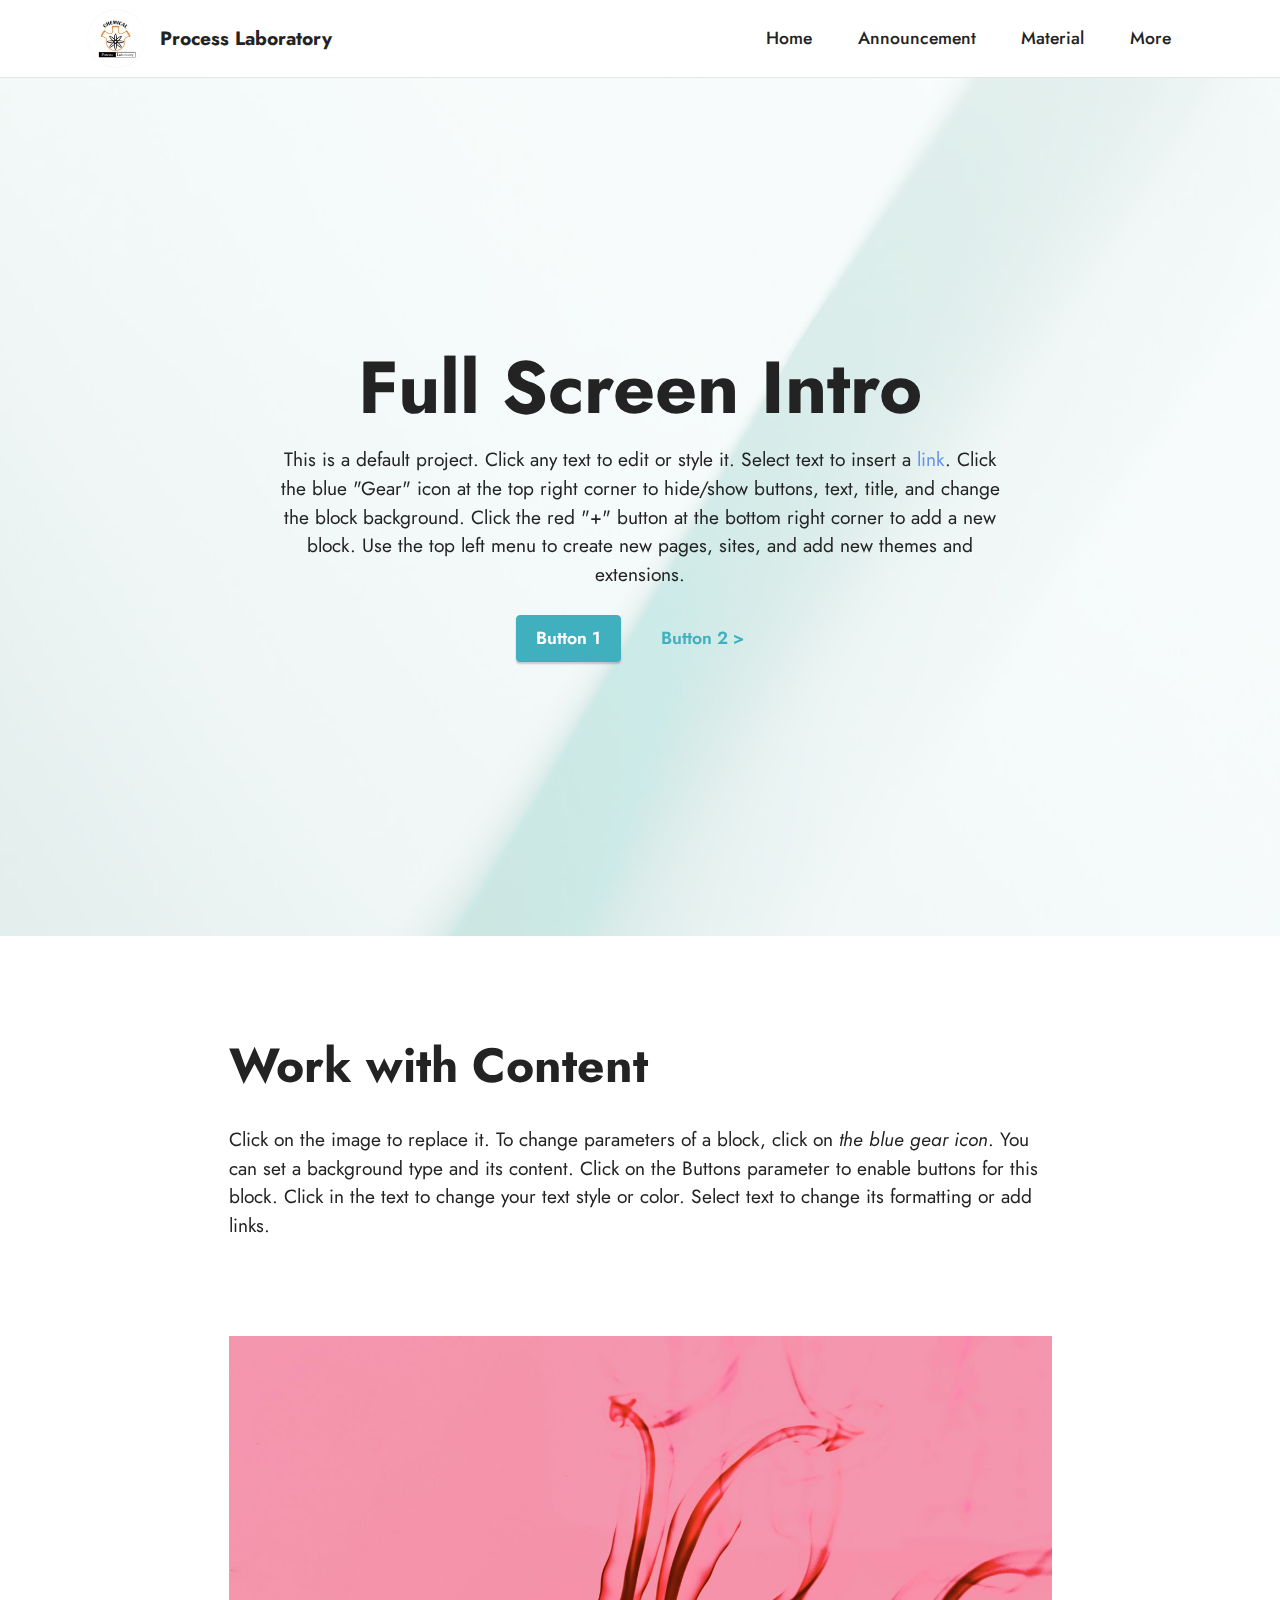
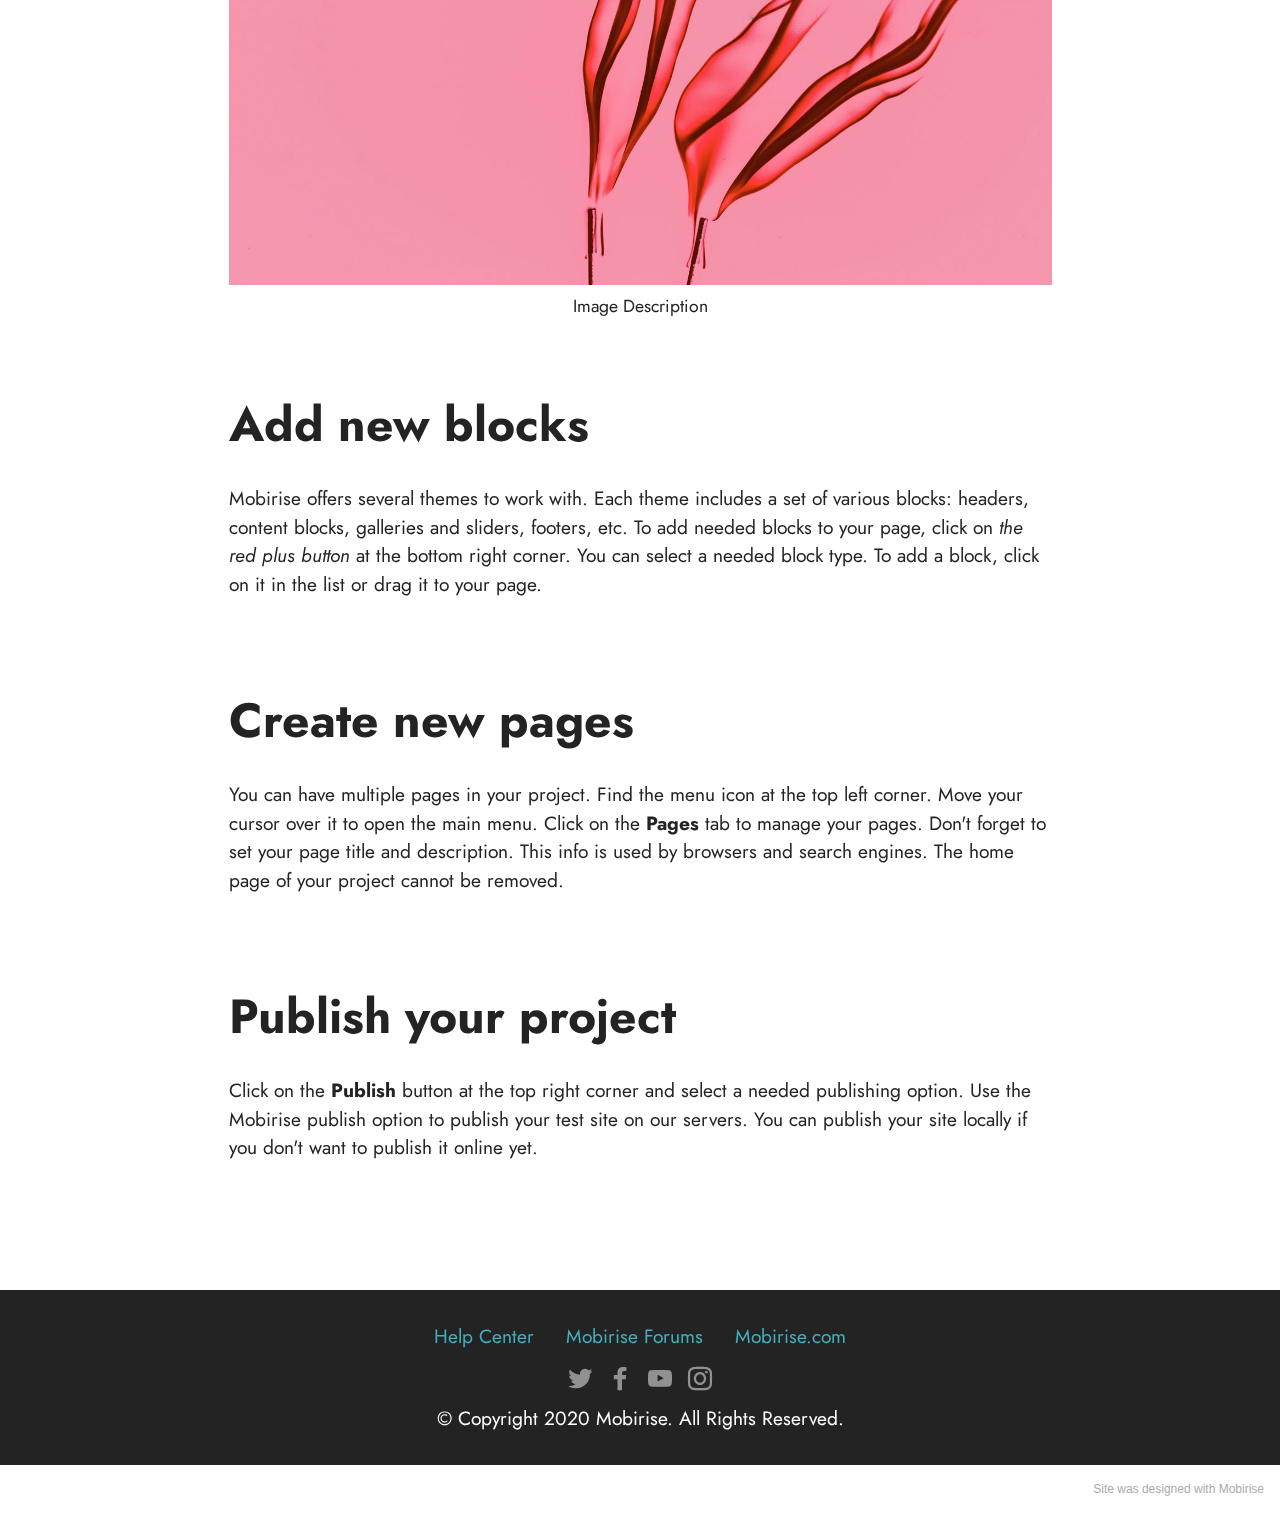
==== index.html @ 0fed851e "create github pages" ====
<!DOCTYPE html>
<html  >
<head>
  <!-- Site made with Mobirise Website Builder v5.3.10, https://mobirise.com -->
  <meta charset="UTF-8">
  <meta http-equiv="X-UA-Compatible" content="IE=edge">
  <meta name="generator" content="Mobirise v5.3.10, mobirise.com">
  <meta name="viewport" content="width=device-width, initial-scale=1, minimum-scale=1">
  <link rel="shortcut icon" href="assets/images/89790-121x121.png" type="image/x-icon">
  <meta name="description" content="">
  
  
  <title>Home</title>
  <link rel="stylesheet" href="assets/tether/tether.min.css">
  <link rel="stylesheet" href="assets/bootstrap/css/bootstrap.min.css">
  <link rel="stylesheet" href="assets/bootstrap/css/bootstrap-grid.min.css">
  <link rel="stylesheet" href="assets/bootstrap/css/bootstrap-reboot.min.css">
  <link rel="stylesheet" href="assets/dropdown/css/style.css">
  <link rel="stylesheet" href="assets/socicon/css/styles.css">
  <link rel="stylesheet" href="assets/theme/css/style.css">
  <link rel="preload" href="https://fonts.googleapis.com/css?family=Jost:100,200,300,400,500,600,700,800,900,100i,200i,300i,400i,500i,600i,700i,800i,900i&display=swap" as="style" onload="this.onload=null;this.rel='stylesheet'">
  <noscript><link rel="stylesheet" href="https://fonts.googleapis.com/css?family=Jost:100,200,300,400,500,600,700,800,900,100i,200i,300i,400i,500i,600i,700i,800i,900i&display=swap"></noscript>
  <link rel="preload" as="style" href="assets/mobirise/css/mbr-additional.css"><link rel="stylesheet" href="assets/mobirise/css/mbr-additional.css" type="text/css">
  
  
  
  
</head>
<body>
  
  <section class="menu cid-s48OLK6784" once="menu" id="menu1-h">
    
    <nav class="navbar navbar-dropdown navbar-fixed-top navbar-expand-lg">
        <div class="container">
            <div class="navbar-brand">
                <span class="navbar-logo">
                    <a href="https://mobiri.se">
                        <img src="assets/images/89790-121x121.png" alt="Mobirise" style="height: 3.8rem;">
                    </a>
                </span>
                <span class="navbar-caption-wrap"><a class="navbar-caption text-black display-7" href="https://mobiri.se">Process Laboratory</a></span>
            </div>
            <button class="navbar-toggler" type="button" data-toggle="collapse" data-target="#navbarSupportedContent" aria-controls="navbarNavAltMarkup" aria-expanded="false" aria-label="Toggle navigation">
                <div class="hamburger">
                    <span></span>
                    <span></span>
                    <span></span>
                    <span></span>
                </div>
            </button>
            <div class="collapse navbar-collapse" id="navbarSupportedContent">
                <ul class="navbar-nav nav-dropdown nav-right" data-app-modern-menu="true"><li class="nav-item"><a class="nav-link link text-black display-4" href="https://mobirise.com">Home</a></li>
                    <li class="nav-item"><a class="nav-link link text-black display-4" href="https://mobirise.com">Announcement</a></li><li class="nav-item"><a class="nav-link link text-black display-4" href="https://mobirise.com">Material</a></li><li class="nav-item"><a class="nav-link link text-black display-4" href="https://mobirise.com">More</a></li></ul>
                
                
            </div>
        </div>
    </nav>

</section>

<section class="header1 cid-s48MCQYojq mbr-fullscreen mbr-parallax-background" id="header1-f">

    

    <div class="mbr-overlay" style="opacity: 0.8; background-color: rgb(255, 255, 255);"></div>

    <div class="align-center container">
        <div class="row justify-content-center">
            <div class="col-12 col-lg-8">
                <h1 class="mbr-section-title mbr-fonts-style mb-3 display-1"><strong>Full Screen Intro</strong></h1>
                
                <p class="mbr-text mbr-fonts-style display-7">This is a default project. Click any text to edit or style it. Select text to insert a <a href="http://mobirise.com">link</a>. Click the blue "Gear" icon at the top right corner to hide/show buttons, text, title, and change the block background. Click the red "+" button at the bottom right corner to add a new block. Use the top left menu to create new pages, sites, and add new themes and extensions.</p>
                <div class="mbr-section-btn mt-3"><a class="btn btn-success display-4" href="https://mobirise.com">Button 1</a> <a class="btn btn-success-outline display-4" href="https://mobirise.com">Button 2 &gt;</a></div>
            </div>
        </div>
    </div>
</section>

<section class="content1 cid-s48udlf8KU" id="content1-8">
    
    <div class="container">
        <div class="row justify-content-center">
            <div class="title col-12 col-md-9">
                <h3 class="mbr-section-title mbr-fonts-style align-center mb-4 display-2"><strong>Work with Content</strong></h3>
                <h4 class="mbr-section-subtitle align-center mbr-fonts-style mb-4 display-7">Click on the image to replace it. To change parameters of a block, click on <em>the blue gear icon</em>. You can set a background type and its content. Click on the Buttons parameter to enable buttons for this block. Click in the text to change your text style or color. Select text to change its formatting or add links.</h4>
                
            </div>
        </div>
    </div>
</section>

<section class="image3 cid-s48upRUlSD" id="image3-9">
    

    

    <div class="container">
        <div class="row justify-content-center">
            <div class="col-12 col-lg-9">
                <div class="image-wrapper">
                    <img src="assets/images/6.jpg" alt="Mobirise">
                    <p class="mbr-description mbr-fonts-style mt-2 align-center display-4">
                        Image Description</p>
                </div>
            </div>
        </div>
    </div>
</section>

<section class="content1 cid-s48vaXqeL6" id="content1-b">
    
    <div class="container">
        <div class="row justify-content-center">
            <div class="title col-12 col-md-9">
                <h3 class="mbr-section-title mbr-fonts-style align-center mb-4 display-2"><strong>Add new blocks</strong></h3>
                <h4 class="mbr-section-subtitle align-center mbr-fonts-style mb-4 display-7">Mobirise offers several themes to work with. Each theme includes a set of various blocks: headers, content blocks, galleries and sliders, footers, etc. To add needed blocks to your page, click on <em>the red plus button </em>at the bottom right corner. You can select a needed block type. To add a block, click on it in the list or drag it to your page.</h4>
                
            </div>
        </div>
    </div>
</section>

<section class="content1 cid-s48vnjULo4" id="content1-c">
    
    <div class="container">
        <div class="row justify-content-center">
            <div class="title col-12 col-md-9">
                <h3 class="mbr-section-title mbr-fonts-style align-center mb-4 display-2"><strong>Create new pages</strong></h3>
                <h4 class="mbr-section-subtitle align-center mbr-fonts-style mb-4 display-7">You can have multiple pages in your project. Find the menu icon at the top left corner. Move your cursor over it to open the main menu. Click on the <strong>Pages </strong>tab to manage your pages. Don't forget to set your page title and description. This info is used by browsers and search engines. The home page of your project cannot be removed.</h4>
                
            </div>
        </div>
    </div>
</section>

<section class="content1 cid-s48vrXhP0J" id="content1-d">
    
    <div class="container">
        <div class="row justify-content-center">
            <div class="title col-12 col-md-9">
                <h3 class="mbr-section-title mbr-fonts-style align-center mb-4 display-2"><strong>Publish your project
</strong></h3>
                <h4 class="mbr-section-subtitle align-center mbr-fonts-style mb-4 display-7">Click on the <strong>Publish </strong>button at the top right corner and select a needed publishing option. Use the Mobirise publish option to publish your test site on our servers. You can publish your site locally if you don't want to publish it online yet.</h4>
                
            </div>
        </div>
    </div>
</section>

<section class="footer3 cid-s48P1Icc8J" once="footers" id="footer3-i">

    

    

    <div class="container">
        <div class="media-container-row align-center mbr-white">
            <div class="row row-links">
                <ul class="foot-menu">
                    
                    
                    
                    
                    
                <li class="foot-menu-item mbr-fonts-style display-7"><a href="https://mobirise.com/help/" class="text-success">Help Center</a></li><li class="foot-menu-item mbr-fonts-style display-7"><a href="http://forums.mobirise.com/" class="text-success">Mobirise Forums</a></li><li class="foot-menu-item mbr-fonts-style display-7"><a href="https://mobirise.com/" class="text-success">Mobirise.com</a></li></ul>
            </div>
            <div class="row social-row">
                <div class="social-list align-right pb-2">
                    
                    
                    
                    
                    
                    
                <div class="soc-item">
                        <a href="https://twitter.com/mobirise" target="_blank">
                            <span class="socicon-twitter socicon mbr-iconfont mbr-iconfont-social"></span>
                        </a>
                    </div><div class="soc-item">
                        <a href="https://www.facebook.com/pages/Mobirise/1616226671953247" target="_blank">
                            <span class="socicon-facebook socicon mbr-iconfont mbr-iconfont-social"></span>
                        </a>
                    </div><div class="soc-item">
                        <a href="https://www.youtube.com/c/mobirise" target="_blank">
                            <span class="socicon-youtube socicon mbr-iconfont mbr-iconfont-social"></span>
                        </a>
                    </div><div class="soc-item">
                        <a href="https://instagram.com/mobirise" target="_blank">
                            <span class="mbr-iconfont mbr-iconfont-social socicon-instagram socicon"></span>
                        </a>
                    </div></div>
            </div>
            <div class="row row-copirayt">
                <p class="mbr-text mb-0 mbr-fonts-style mbr-white align-center display-7">
                    © Copyright 2020 Mobirise. All Rights Reserved.
                </p>
            </div>
        </div>
    </div>
</section><section style="background-color: #fff; font-family: -apple-system, BlinkMacSystemFont, 'Segoe UI', 'Roboto', 'Helvetica Neue', Arial, sans-serif; color:#aaa; font-size:12px; padding: 0; align-items: center; display: flex;"><a href="https://mobirise.site/t" style="flex: 1 1; height: 3rem; padding-left: 1rem;"></a><p style="flex: 0 0 auto; margin:0; padding-right:1rem;">Site was <a href="https://mobirise.site/h" style="color:#aaa;">designed with</a> Mobirise</p></section><script src="assets/web/assets/jquery/jquery.min.js"></script>  <script src="assets/popper/popper.min.js"></script>  <script src="assets/tether/tether.min.js"></script>  <script src="assets/bootstrap/js/bootstrap.min.js"></script>  <script src="assets/smoothscroll/smooth-scroll.js"></script>  <script src="assets/parallax/jarallax.min.js"></script>  <script src="assets/dropdown/js/nav-dropdown.js"></script>  <script src="assets/dropdown/js/navbar-dropdown.js"></script>  <script src="assets/touchswipe/jquery.touch-swipe.min.js"></script>  <script src="assets/theme/js/script.js"></script>  
  
  
</body>
</html>
---- assets/dropdown/css/style.css ----
.navbar-dropdown {
  left: 0;
  padding: 0;
  position: absolute;
  right: 0;
  top: 0;
  transition: all 0.45s ease;
  z-index: 1030;
  background: #282828; }
  .navbar-dropdown .navbar-logo {
    margin-right: 0.8rem;
    transition: margin 0.3s ease-in-out;
    vertical-align: middle; }
    .navbar-dropdown .navbar-logo img {
      height: 3.125rem;
      transition: all 0.3s ease-in-out; }
    .navbar-dropdown .navbar-logo.mbr-iconfont {
      font-size: 3.125rem;
      line-height: 3.125rem; }
  .navbar-dropdown .navbar-caption {
    font-weight: 700;
    white-space: normal;
    vertical-align: -4px;
    line-height: 3.125rem !important; }
    .navbar-dropdown .navbar-caption, .navbar-dropdown .navbar-caption:hover {
      color: inherit;
      text-decoration: none; }
  .navbar-dropdown .mbr-iconfont + .navbar-caption {
    vertical-align: -1px; }
  .navbar-dropdown.navbar-fixed-top {
    position: fixed; }
  .navbar-dropdown .navbar-brand span {
    vertical-align: -4px; }
  .navbar-dropdown.bg-color.transparent {
    background: none; }
  .navbar-dropdown.navbar-short .navbar-brand {
    padding: 0.625rem 0; }
    .navbar-dropdown.navbar-short .navbar-brand span {
      vertical-align: -1px; }
  .navbar-dropdown.navbar-short .navbar-caption {
    line-height: 2.375rem !important;
    vertical-align: -2px; }
  .navbar-dropdown.navbar-short .navbar-logo {
    margin-right: 0.5rem; }
    .navbar-dropdown.navbar-short .navbar-logo img {
      height: 2.375rem; }
    .navbar-dropdown.navbar-short .navbar-logo.mbr-iconfont {
      font-size: 2.375rem;
      line-height: 2.375rem; }
  .navbar-dropdown.navbar-short .mbr-table-cell {
    height: 3.625rem; }
  .navbar-dropdown .navbar-close {
    left: 0.6875rem;
    position: fixed;
    top: 0.75rem;
    z-index: 1000; }
  .navbar-dropdown .hamburger-icon {
    content: "";
    display: inline-block;
    vertical-align: middle;
    width: 16px;
    -webkit-box-shadow: 0 -6px 0 1px #282828,0 0 0 1px #282828,0 6px 0 1px #282828;
    -moz-box-shadow: 0 -6px 0 1px #282828,0 0 0 1px #282828,0 6px 0 1px #282828;
    box-shadow: 0 -6px 0 1px #282828,0 0 0 1px #282828,0 6px 0 1px #282828; }

.dropdown-menu .dropdown-toggle[data-toggle="dropdown-submenu"]::after {
  border-bottom: 0.35em solid transparent;
  border-left: 0.35em solid;
  border-right: 0;
  border-top: 0.35em solid transparent;
  margin-left: 0.3rem; }

.dropdown-menu .dropdown-item:focus {
  outline: 0; }

.nav-dropdown {
  font-size: 0.75rem;
  font-weight: 500;
  height: auto !important; }
  .nav-dropdown .nav-btn {
    padding-left: 1rem; }
  .nav-dropdown .link {
    margin: .667em 1.667em;
    font-weight: 500;
    padding: 0;
    transition: color .2s ease-in-out; }
    .nav-dropdown .link.dropdown-toggle {
      margin-right: 2.583em; }
      .nav-dropdown .link.dropdown-toggle::after {
        margin-left: .25rem;
        border-top: 0.35em solid;
        border-right: 0.35em solid transparent;
        border-left: 0.35em solid transparent;
        border-bottom: 0; }
      .nav-dropdown .link.dropdown-toggle[aria-expanded="true"] {
        margin: 0;
        padding: 0.667em 3.263em  0.667em 1.667em; }
  .nav-dropdown .link::after,
  .nav-dropdown .dropdown-item::after {
    color: inherit; }
  .nav-dropdown .btn {
    font-size: 0.75rem;
    font-weight: 700;
    letter-spacing: 0;
    margin-bottom: 0;
    padding-left: 1.25rem;
    padding-right: 1.25rem; }
  .nav-dropdown .dropdown-menu {
    border-radius: 0;
    border: 0;
    left: 0;
    margin: 0;
    padding-bottom: 1.25rem;
    padding-top: 1.25rem;
    position: relative; }
  .nav-dropdown .dropdown-submenu {
    margin-left: 0.125rem;
    top: 0; }
  .nav-dropdown .dropdown-item {
    font-weight: 500;
    line-height: 2;
    padding: 0.3846em 4.615em 0.3846em 1.5385em;
    position: relative;
    transition: color .2s ease-in-out, background-color .2s ease-in-out; }
    .nav-dropdown .dropdown-item::after {
      margin-top: -0.3077em;
      position: absolute;
      right: 1.1538em;
      top: 50%; }
    .nav-dropdown .dropdown-item:focus, .nav-dropdown .dropdown-item:hover {
      background: none; }

@media (max-width: 767px) {
  .nav-dropdown.navbar-toggleable-sm {
    bottom: 0;
    display: none;
    left: 0;
    overflow-x: hidden;
    position: fixed;
    top: 0;
    transform: translateX(-100%);
    -ms-transform: translateX(-100%);
    -webkit-transform: translateX(-100%);
    width: 18.75rem;
    z-index: 999; } }
.nav-dropdown.navbar-toggleable-xl {
  bottom: 0;
  display: none;
  left: 0;
  overflow-x: hidden;
  position: fixed;
  top: 0;
  transform: translateX(-100%);
  -ms-transform: translateX(-100%);
  -webkit-transform: translateX(-100%);
  width: 18.75rem;
  z-index: 999; }

.nav-dropdown-sm {
  display: block !important;
  overflow-x: hidden;
  overflow: auto;
  padding-top: 3.875rem; }
  .nav-dropdown-sm::after {
    content: "";
    display: block;
    height: 3rem;
    width: 100%; }
  .nav-dropdown-sm.collapse.in ~ .navbar-close {
    display: block !important; }
  .nav-dropdown-sm.collapsing, .nav-dropdown-sm.collapse.in {
    transform: translateX(0);
    -ms-transform: translateX(0);
    -webkit-transform: translateX(0);
    transition: all 0.25s ease-out;
    -webkit-transition: all 0.25s ease-out;
    background: #282828; }
  .nav-dropdown-sm.collapsing[aria-expanded="false"] {
    transform: translateX(-100%);
    -ms-transform: translateX(-100%);
    -webkit-transform: translateX(-100%); }
  .nav-dropdown-sm .nav-item {
    display: block;
    margin-left: 0 !important;
    padding-left: 0; }
  .nav-dropdown-sm .link,
  .nav-dropdown-sm .dropdown-item {
    border-top: 1px dotted rgba(255, 255, 255, 0.1);
    font-size: 0.8125rem;
    line-height: 1.6;
    margin: 0 !important;
    padding: 0.875rem 2.4rem 0.875rem 1.5625rem !important;
    position: relative;
    white-space: normal; }
    .nav-dropdown-sm .link:focus, .nav-dropdown-sm .link:hover,
    .nav-dropdown-sm .dropdown-item:focus,
    .nav-dropdown-sm .dropdown-item:hover {
      background: rgba(0, 0, 0, 0.2) !important;
      color: #c0a375; }
  .nav-dropdown-sm .nav-btn {
    position: relative;
    padding: 1.5625rem 1.5625rem 0 1.5625rem; }
    .nav-dropdown-sm .nav-btn::before {
      border-top: 1px dotted rgba(255, 255, 255, 0.1);
      content: "";
      left: 0;
      position: absolute;
      top: 0;
      width: 100%; }
    .nav-dropdown-sm .nav-btn + .nav-btn {
      padding-top: 0.625rem; }
      .nav-dropdown-sm .nav-btn + .nav-btn::before {
        display: none; }
  .nav-dropdown-sm .btn {
    padding: 0.625rem 0; }
  .nav-dropdown-sm .dropdown-toggle[data-toggle="dropdown-submenu"]::after {
    margin-left: .25rem;
    border-top: 0.35em solid;
    border-right: 0.35em solid transparent;
    border-left: 0.35em solid transparent;
    border-bottom: 0; }
  .nav-dropdown-sm .dropdown-toggle[data-toggle="dropdown-submenu"][aria-expanded="true"]::after {
    border-top: 0;
    border-right: 0.35em solid transparent;
    border-left: 0.35em solid transparent;
    border-bottom: 0.35em solid; }
  .nav-dropdown-sm .dropdown-menu {
    margin: 0;
    padding: 0;
    position: relative;
    top: 0;
    left: 0;
    width: 100%;
    border: 0;
    float: none;
    border-radius: 0;
    background: none; }
  .nav-dropdown-sm .dropdown-submenu {
    left: 100%;
    margin-left: 0.125rem;
    margin-top: -1.25rem;
    top: 0; }

.navbar-toggleable-sm .nav-dropdown .dropdown-menu {
  position: absolute; }

.navbar-toggleable-sm .nav-dropdown .dropdown-submenu {
  left: 100%;
  margin-left: 0.125rem;
  margin-top: -1.25rem;
  top: 0; }

.navbar-toggleable-sm.opened .nav-dropdown .dropdown-menu {
  position: relative; }

.navbar-toggleable-sm.opened .nav-dropdown .dropdown-submenu {
  left: 0;
  margin-left: 00rem;
  margin-top: 0rem;
  top: 0; }

.is-builder .nav-dropdown.collapsing {
  transition: none !important; }

/*# sourceMappingURL=style.css.map */
---- assets/socicon/css/styles.css ----
@charset "UTF-8";

@font-face {
  font-family: 'Socicon';
  src:  url('../fonts/socicon.eot');
  src:  url('../fonts/socicon.eot?#iefix') format('embedded-opentype'),
    url('../fonts/socicon.woff2') format('woff2'),
    url('../fonts/socicon.ttf') format('truetype'),
    url('../fonts/socicon.woff') format('woff'),
    url('../fonts/socicon.svg#socicon') format('svg');
  font-weight: normal;
  font-style: normal;
  font-display: swap;
}

[data-icon]:before {
  font-family: "socicon" !important;
  content: attr(data-icon);
  font-style: normal !important;
  font-weight: normal !important;
  font-variant: normal !important;
  text-transform: none !important;
  speak: none;
  line-height: 1;
  -webkit-font-smoothing: antialiased;
  -moz-osx-font-smoothing: grayscale;
}

[class^="socicon-"], [class*=" socicon-"] {
  /* use !important to prevent issues with browser extensions that change fonts */
  font-family: 'Socicon' !important;
  speak: none;
  font-style: normal;
  font-weight: normal;
  font-variant: normal;
  text-transform: none;
  line-height: 1;

  /* Better Font Rendering =========== */
  -webkit-font-smoothing: antialiased;
  -moz-osx-font-smoothing: grayscale;
}

.socicon-eitaa:before {
  content: "\e97c";
}
.socicon-soroush:before {
  content: "\e97d";
}
.socicon-bale:before {
  content: "\e97e";
}
.socicon-zazzle:before {
  content: "\e97b";
}
.socicon-society6:before {
  content: "\e97a";
}
.socicon-redbubble:before {
  content: "\e979";
}
.socicon-avvo:before {
  content: "\e978";
}
.socicon-stitcher:before {
  content: "\e977";
}
.socicon-googlehangouts:before {
  content: "\e974";
}
.socicon-dlive:before {
  content: "\e975";
}
.socicon-vsco:before {
  content: "\e976";
}
.socicon-flipboard:before {
  content: "\e973";
}
.socicon-ubuntu:before {
  content: "\e958";
}
.socicon-artstation:before {
  content: "\e959";
}
.socicon-invision:before {
  content: "\e95a";
}
.socicon-torial:before {
  content: "\e95b";
}
.socicon-collectorz:before {
  content: "\e95c";
}
.socicon-seenthis:before {
  content: "\e95d";
}
.socicon-googleplaymusic:before {
  content: "\e95e";
}
.socicon-debian:before {
  content: "\e95f";
}
.socicon-filmfreeway:before {
  content: "\e960";
}
.socicon-gnome:before {
  content: "\e961";
}
.socicon-itchio:before {
  content: "\e962";
}
.socicon-jamendo:before {
  content: "\e963";
}
.socicon-mix:before {
  content: "\e964";
}
.socicon-sharepoint:before {
  content: "\e965";
}
.socicon-tinder:before {
  content: "\e966";
}
.socicon-windguru:before {
  content: "\e967";
}
.socicon-cdbaby:before {
  content: "\e968";
}
.socicon-elementaryos:before {
  content: "\e969";
}
.socicon-stage32:before {
  content: "\e96a";
}
.socicon-tiktok:before {
  content: "\e96b";
}
.socicon-gitter:before {
  content: "\e96c";
}
.socicon-letterboxd:before {
  content: "\e96d";
}
.socicon-threema:before {
  content: "\e96e";
}
.socicon-splice:before {
  content: "\e96f";
}
.socicon-metapop:before {
  content: "\e970";
}
.socicon-naver:before {
  content: "\e971";
}
.socicon-remote:before {
  content: "\e972";
}
.socicon-internet:before {
  content: "\e957";
}
.socicon-moddb:before {
  content: "\e94b";
}
.socicon-indiedb:before {
  content: "\e94c";
}
.socicon-traxsource:before {
  content: "\e94d";
}
.socicon-gamefor:before {
  content: "\e94e";
}
.socicon-pixiv:before {
  content: "\e94f";
}
.socicon-myanimelist:before {
  content: "\e950";
}
.socicon-blackberry:before {
  content: "\e951";
}
.socicon-wickr:before {
  content: "\e952";
}
.socicon-spip:before {
  content: "\e953";
}
.socicon-napster:before {
  content: "\e954";
}
.socicon-beatport:before {
  content: "\e955";
}
.socicon-hackerone:before {
  content: "\e956";
}
.socicon-hackernews:before {
  content: "\e946";
}
.socicon-smashwords:before {
  content: "\e947";
}
.socicon-kobo:before {
  content: "\e948";
}
.socicon-bookbub:before {
  content: "\e949";
}
.socicon-mailru:before {
  content: "\e94a";
}
.socicon-gitlab:before {
  content: "\e945";
}
.socicon-instructables:before {
  content: "\e944";
}
.socicon-portfolio:before {
  content: "\e943";
}
.socicon-codered:before {
  content: "\e940";
}
.socicon-origin:before {
  content: "\e941";
}
.socicon-nextdoor:before {
  content: "\e942";
}
.socicon-udemy:before {
  content: "\e93f";
}
.socicon-livemaster:before {
  content: "\e93e";
}
.socicon-crunchbase:before {
  content: "\e93b";
}
.socicon-homefy:before {
  content: "\e93c";
}
.socicon-calendly:before {
  content: "\e93d";
}
.socicon-realtor:before {
  content: "\e90f";
}
.socicon-tidal:before {
  content: "\e910";
}
.socicon-qobuz:before {
  content: "\e911";
}
.socicon-natgeo:before {
  content: "\e912";
}
.socicon-mastodon:before {
  content: "\e913";
}
.socicon-unsplash:before {
  content: "\e914";
}
.socicon-homeadvisor:before {
  content: "\e915";
}
.socicon-angieslist:before {
  content: "\e916";
}
.socicon-codepen:before {
  content: "\e917";
}
.socicon-slack:before {
  content: "\e918";
}
.socicon-openaigym:before {
  content: "\e919";
}
.socicon-logmein:before {
  content: "\e91a";
}
.socicon-fiverr:before {
  content: "\e91b";
}
.socicon-gotomeeting:before {
  content: "\e91c";
}
.socicon-aliexpress:before {
  content: "\e91d";
}
.socicon-guru:before {
  content: "\e91e";
}
.socicon-appstore:before {
  content: "\e91f";
}
.socicon-homes:before {
  content: "\e920";
}
.socicon-zoom:before {
  content: "\e921";
}
.socicon-alibaba:before {
  content: "\e922";
}
.socicon-craigslist:before {
  content: "\e923";
}
.socicon-wix:before {
  content: "\e924";
}
.socicon-redfin:before {
  content: "\e925";
}
.socicon-googlecalendar:before {
  content: "\e926";
}
.socicon-shopify:before {
  content: "\e927";
}
.socicon-freelancer:before {
  content: "\e928";
}
.socicon-seedrs:before {
  content: "\e929";
}
.socicon-bing:before {
  content: "\e92a";
}
.socicon-doodle:before {
  content: "\e92b";
}
.socicon-bonanza:before {
  content: "\e92c";
}
.socicon-squarespace:before {
  content: "\e92d";
}
.socicon-toptal:before {
  content: "\e92e";
}
.socicon-gust:before {
  content: "\e92f";
}
.socicon-ask:before {
  content: "\e930";
}
.socicon-trulia:before {
  content: "\e931";
}
.socicon-loomly:before {
  content: "\e932";
}
.socicon-ghost:before {
  content: "\e933";
}
.socicon-upwork:before {
  content: "\e934";
}
.socicon-fundable:before {
  content: "\e935";
}
.socicon-booking:before {
  content: "\e936";
}
.socicon-googlemaps:before {
  content: "\e937";
}
.socicon-zillow:before {
  content: "\e938";
}
.socicon-niconico:before {
  content: "\e939";
}
.socicon-toneden:before {
  content: "\e93a";
}
.socicon-augment:before {
  content: "\e908";
}
.socicon-bitbucket:before {
  content: "\e909";
}
.socicon-fyuse:before {
  content: "\e90a";
}
.socicon-yt-gaming:before {
  content: "\e90b";
}
.socicon-sketchfab:before {
  content: "\e90c";
}
.socicon-mobcrush:before {
  content: "\e90d";
}
.socicon-microsoft:before {
  content: "\e90e";
}
.socicon-pandora:before {
  content: "\e907";
}
.socicon-messenger:before {
  content: "\e906";
}
.socicon-gamewisp:before {
  content: "\e905";
}
.socicon-bloglovin:before {
  content: "\e904";
}
.socicon-tunein:before {
  content: "\e903";
}
.socicon-gamejolt:before {
  content: "\e901";
}
.socicon-trello:before {
  content: "\e902";
}
.socicon-spreadshirt:before {
  content: "\e900";
}
.socicon-500px:before {
  content: "\e000";
}
.socicon-8tracks:before {
  content: "\e001";
}
.socicon-airbnb:before {
  content: "\e002";
}
.socicon-alliance:before {
  content: "\e003";
}
.socicon-amazon:before {
  content: "\e004";
}
.socicon-amplement:before {
  content: "\e005";
}
.socicon-android:before {
  content: "\e006";
}
.socicon-angellist:before {
  content: "\e007";
}
.socicon-apple:before {
  content: "\e008";
}
.socicon-appnet:before {
  content: "\e009";
}
.socicon-baidu:before {
  content: "\e00a";
}
.socicon-bandcamp:before {
  content: "\e00b";
}
.socicon-battlenet:before {
  content: "\e00c";
}
.socicon-mixer:before {
  content: "\e00d";
}
.socicon-bebee:before {
  content: "\e00e";
}
.socicon-bebo:before {
  content: "\e00f";
}
.socicon-behance:before {
  content: "\e010";
}
.socicon-blizzard:before {
  content: "\e011";
}
.socicon-blogger:before {
  content: "\e012";
}
.socicon-buffer:before {
  content: "\e013";
}
.socicon-chrome:before {
  content: "\e014";
}
.socicon-coderwall:before {
  content: "\e015";
}
.socicon-curse:before {
  content: "\e016";
}
.socicon-dailymotion:before {
  content: "\e017";
}
.socicon-deezer:before {
  content: "\e018";
}
.socicon-delicious:before {
  content: "\e019";
}
.socicon-deviantart:before {
  content: "\e01a";
}
.socicon-diablo:before {
  content: "\e01b";
}
.socicon-digg:before {
  content: "\e01c";
}
.socicon-discord:before {
  content: "\e01d";
}
.socicon-disqus:before {
  content: "\e01e";
}
.socicon-douban:before {
  content: "\e01f";
}
.socicon-draugiem:before {
  content: "\e020";
}
.socicon-dribbble:before {
  content: "\e021";
}
.socicon-drupal:before {
  content: "\e022";
}
.socicon-ebay:before {
  content: "\e023";
}
.socicon-ello:before {
  content: "\e024";
}
.socicon-endomodo:before {
  content: "\e025";
}
.socicon-envato:before {
  content: "\e026";
}
.socicon-etsy:before {
  content: "\e027";
}
.socicon-facebook:before {
  content: "\e028";
}
.socicon-feedburner:before {
  content: "\e029";
}
.socicon-filmweb:before {
  content: "\e02a";
}
.socicon-firefox:before {
  content: "\e02b";
}
.socicon-flattr:before {
  content: "\e02c";
}
.socicon-flickr:before {
  content: "\e02d";
}
.socicon-formulr:before {
  content: "\e02e";
}
.socicon-forrst:before {
  content: "\e02f";
}
.socicon-foursquare:before {
  content: "\e030";
}
.socicon-friendfeed:before {
  content: "\e031";
}
.socicon-github:before {
  content: "\e032";
}
.socicon-goodreads:before {
  content: "\e033";
}
.socicon-google:before {
  content: "\e034";
}
.socicon-googlescholar:before {
  content: "\e035";
}
.socicon-googlegroups:before {
  content: "\e036";
}
.socicon-googlephotos:before {
  content: "\e037";
}
.socicon-googleplus:before {
  content: "\e038";
}
.socicon-grooveshark:before {
  content: "\e039";
}
.socicon-hackerrank:before {
  content: "\e03a";
}
.socicon-hearthstone:before {
  content: "\e03b";
}
.socicon-hellocoton:before {
  content: "\e03c";
}
.socicon-heroes:before {
  content: "\e03d";
}
.socicon-smashcast:before {
  content: "\e03e";
}
.socicon-horde:before {
  content: "\e03f";
}
.socicon-houzz:before {
  content: "\e040";
}
.socicon-icq:before {
  content: "\e041";
}
.socicon-identica:before {
  content: "\e042";
}
.socicon-imdb:before {
  content: "\e043";
}
.socicon-instagram:before {
  content: "\e044";
}
.socicon-issuu:before {
  content: "\e045";
}
.socicon-istock:before {
  content: "\e046";
}
.socicon-itunes:before {
  content: "\e047";
}
.socicon-keybase:before {
  content: "\e048";
}
.socicon-lanyrd:before {
  content: "\e049";
}
.socicon-lastfm:before {
  content: "\e04a";
}
.socicon-line:before {
  content: "\e04b";
}
.socicon-linkedin:before {
  content: "\e04c";
}
.socicon-livejournal:before {
  content: "\e04d";
}
.socicon-lyft:before {
  content: "\e04e";
}
.socicon-macos:before {
  content: "\e04f";
}
.socicon-mail:before {
  content: "\e050";
}
.socicon-medium:before {
  content: "\e051";
}
.socicon-meetup:before {
  content: "\e052";
}
.socicon-mixcloud:before {
  content: "\e053";
}
.socicon-modelmayhem:before {
  content: "\e054";
}
.socicon-mumble:before {
  content: "\e055";
}
.socicon-myspace:before {
  content: "\e056";
}
.socicon-newsvine:before {
  content: "\e057";
}
.socicon-nintendo:before {
  content: "\e058";
}
.socicon-npm:before {
  content: "\e059";
}
.socicon-odnoklassniki:before {
  content: "\e05a";
}
.socicon-openid:before {
  content: "\e05b";
}
.socicon-opera:before {
  content: "\e05c";
}
.socicon-outlook:before {
  content: "\e05d";
}
.socicon-overwatch:before {
  content: "\e05e";
}
.socicon-patreon:before {
  content: "\e05f";
}
.socicon-paypal:before {
  content: "\e060";
}
.socicon-periscope:before {
  content: "\e061";
}
.socicon-persona:before {
  content: "\e062";
}
.socicon-pinterest:before {
  content: "\e063";
}
.socicon-play:before {
  content: "\e064";
}
.socicon-player:before {
  content: "\e065";
}
.socicon-playstation:before {
  content: "\e066";
}
.socicon-pocket:before {
  content: "\e067";
}
.socicon-qq:before {
  content: "\e068";
}
.socicon-quora:before {
  content: "\e069";
}
.socicon-raidcall:before {
  content: "\e06a";
}
.socicon-ravelry:before {
  content: "\e06b";
}
.socicon-reddit:before {
  content: "\e06c";
}
.socicon-renren:before {
  content: "\e06d";
}
.socicon-researchgate:before {
  content: "\e06e";
}
.socicon-residentadvisor:before {
  content: "\e06f";
}
.socicon-reverbnation:before {
  content: "\e070";
}
.socicon-rss:before {
  content: "\e071";
}
.socicon-sharethis:before {
  content: "\e072";
}
.socicon-skype:before {
  content: "\e073";
}
.socicon-slideshare:before {
  content: "\e074";
}
.socicon-smugmug:before {
  content: "\e075";
}
.socicon-snapchat:before {
  content: "\e076";
}
.socicon-songkick:before {
  content: "\e077";
}
.socicon-soundcloud:before {
  content: "\e078";
}
.socicon-spotify:before {
  content: "\e079";
}
.socicon-stackexchange:before {
  content: "\e07a";
}
.socicon-stackoverflow:before {
  content: "\e07b";
}
.socicon-starcraft:before {
  content: "\e07c";
}
.socicon-stayfriends:before {
  content: "\e07d";
}
.socicon-steam:before {
  content: "\e07e";
}
.socicon-storehouse:before {
  content: "\e07f";
}
.socicon-strava:before {
  content: "\e080";
}
.socicon-streamjar:before {
  content: "\e081";
}
.socicon-stumbleupon:before {
  content: "\e082";
}
.socicon-swarm:before {
  content: "\e083";
}
.socicon-teamspeak:before {
  content: "\e084";
}
.socicon-teamviewer:before {
  content: "\e085";
}
.socicon-technorati:before {
  content: "\e086";
}
.socicon-telegram:before {
  content: "\e087";
}
.socicon-tripadvisor:before {
  content: "\e088";
}
.socicon-tripit:before {
  content: "\e089";
}
.socicon-triplej:before {
  content: "\e08a";
}
.socicon-tumblr:before {
  content: "\e08b";
}
.socicon-twitch:before {
  content: "\e08c";
}
.socicon-twitter:before {
  content: "\e08d";
}
.socicon-uber:before {
  content: "\e08e";
}
.socicon-ventrilo:before {
  content: "\e08f";
}
.socicon-viadeo:before {
  content: "\e090";
}
.socicon-viber:before {
  content: "\e091";
}
.socicon-viewbug:before {
  content: "\e092";
}
.socicon-vimeo:before {
  content: "\e093";
}
.socicon-vine:before {
  content: "\e094";
}
.socicon-vkontakte:before {
  content: "\e095";
}
.socicon-warcraft:before {
  content: "\e096";
}
.socicon-wechat:before {
  content: "\e097";
}
.socicon-weibo:before {
  content: "\e098";
}
.socicon-whatsapp:before {
  content: "\e099";
}
.socicon-wikipedia:before {
  content: "\e09a";
}
.socicon-windows:before {
  content: "\e09b";
}
.socicon-wordpress:before {
  content: "\e09c";
}
.socicon-wykop:before {
  content: "\e09d";
}
.socicon-xbox:before {
  content: "\e09e";
}
.socicon-xing:before {
  content: "\e09f";
}
.socicon-yahoo:before {
  content: "\e0a0";
}
.socicon-yammer:before {
  content: "\e0a1";
}
.socicon-yandex:before {
  content: "\e0a2";
}
.socicon-yelp:before {
  content: "\e0a3";
}
.socicon-younow:before {
  content: "\e0a4";
}
.socicon-youtube:before {
  content: "\e0a5";
}
.socicon-zapier:before {
  content: "\e0a6";
}
.socicon-zerply:before {
  content: "\e0a7";
}
.socicon-zomato:before {
  content: "\e0a8";
}
.socicon-zynga:before {
  content: "\e0a9";
}
---- assets/theme/css/style.css ----
@charset "UTF-8";
section {
  background-color: #ffffff;
}

body {
  font-style: normal;
  line-height: 1.5;
  font-weight: 400;
  color: #232323;
  position: relative;
}

section,
.container,
.container-fluid {
  position: relative;
  word-wrap: break-word;
}

a.mbr-iconfont:hover {
  text-decoration: none;
}

.article .lead p,
.article .lead ul,
.article .lead ol,
.article .lead pre,
.article .lead blockquote {
  margin-bottom: 0;
}

a {
  font-style: normal;
  font-weight: 400;
  cursor: pointer;
}
a, a:hover {
  text-decoration: none;
}

.mbr-section-title {
  font-style: normal;
  line-height: 1.3;
}

.mbr-section-subtitle {
  line-height: 1.3;
}

.mbr-text {
  font-style: normal;
  line-height: 1.7;
}

h1,
h2,
h3,
h4,
h5,
h6,
.display-1,
.display-2,
.display-4,
.display-5,
.display-7,
span,
p,
a {
  line-height: 1;
  word-break: break-word;
  word-wrap: break-word;
  font-weight: 400;
}

b,
strong {
  font-weight: bold;
}

input:-webkit-autofill, input:-webkit-autofill:hover, input:-webkit-autofill:focus, input:-webkit-autofill:active {
  transition-delay: 9999s;
  -webkit-transition-property: background-color, color;
  transition-property: background-color, color;
}

textarea[type=hidden] {
  display: none;
}

section {
  background-position: 50% 50%;
  background-repeat: no-repeat;
  background-size: cover;
}
section .mbr-background-video,
section .mbr-background-video-preview {
  position: absolute;
  bottom: 0;
  left: 0;
  right: 0;
  top: 0;
}

.hidden {
  visibility: hidden;
}

.mbr-z-index20 {
  z-index: 20;
}

/*! Base colors */
.mbr-white {
  color: #ffffff;
}

.mbr-black {
  color: #111111;
}

.mbr-bg-white {
  background-color: #ffffff;
}

.mbr-bg-black {
  background-color: #000000;
}

/*! Text-aligns */
.align-left {
  text-align: left;
}

.align-center {
  text-align: center;
}

.align-right {
  text-align: right;
}

/*! Font-weight  */
.mbr-light {
  font-weight: 300;
}

.mbr-regular {
  font-weight: 400;
}

.mbr-semibold {
  font-weight: 500;
}

.mbr-bold {
  font-weight: 700;
}

/*! Media  */
.media-content {
  flex-basis: 100%;
}

.media-container-row {
  display: flex;
  flex-direction: row;
  flex-wrap: wrap;
  justify-content: center;
  align-content: center;
  align-items: start;
}
.media-container-row .media-size-item {
  width: 400px;
}

.media-container-column {
  display: flex;
  flex-direction: column;
  flex-wrap: wrap;
  justify-content: center;
  align-content: center;
  align-items: stretch;
}
.media-container-column > * {
  width: 100%;
}

@media (min-width: 992px) {
  .media-container-row {
    flex-wrap: nowrap;
  }
}
figure {
  margin-bottom: 0;
  overflow: hidden;
}

figure[mbr-media-size] {
  transition: width 0.1s;
}

img,
iframe {
  display: block;
  width: 100%;
}

.card {
  background-color: transparent;
  border: none;
}

.card-box {
  width: 100%;
}

.card-img {
  text-align: center;
  flex-shrink: 0;
  -webkit-flex-shrink: 0;
}

.media {
  max-width: 100%;
  margin: 0 auto;
}

.mbr-figure {
  align-self: center;
}

.media-container > div {
  max-width: 100%;
}

.mbr-figure img,
.card-img img {
  width: 100%;
}

@media (max-width: 991px) {
  .media-size-item {
    width: auto !important;
  }

  .media {
    width: auto;
  }

  .mbr-figure {
    width: 100% !important;
  }
}
/*! Buttons */
.mbr-section-btn {
  margin-left: -0.6rem;
  margin-right: -0.6rem;
  font-size: 0;
}

.btn {
  font-weight: 600;
  border-width: 1px;
  font-style: normal;
  margin: 0.6rem 0.6rem;
  white-space: normal;
  transition: all 0.2s ease-in-out;
  display: inline-flex;
  align-items: center;
  justify-content: center;
  word-break: break-word;
}

.btn-sm {
  font-weight: 600;
  letter-spacing: 0px;
  transition: all 0.3s ease-in-out;
}

.btn-md {
  font-weight: 600;
  letter-spacing: 0px;
  transition: all 0.3s ease-in-out;
}

.btn-lg {
  font-weight: 600;
  letter-spacing: 0px;
  transition: all 0.3s ease-in-out;
}

.btn-form {
  margin: 0;
}
.btn-form:hover {
  cursor: pointer;
}

nav .mbr-section-btn {
  margin-left: 0rem;
  margin-right: 0rem;
}

/*! Btn icon margin */
.btn .mbr-iconfont,
.btn.btn-sm .mbr-iconfont {
  order: 1;
  cursor: pointer;
  margin-left: 0.5rem;
  vertical-align: sub;
}

.btn.btn-md .mbr-iconfont,
.btn.btn-md .mbr-iconfont {
  margin-left: 0.8rem;
}

.mbr-regular {
  font-weight: 400;
}

.mbr-semibold {
  font-weight: 500;
}

.mbr-bold {
  font-weight: 700;
}

[type=submit] {
  -webkit-appearance: none;
}

/*! Full-screen */
.mbr-fullscreen .mbr-overlay {
  min-height: 100vh;
}

.mbr-fullscreen {
  display: flex;
  display: -moz-flex;
  display: -ms-flex;
  display: -o-flex;
  align-items: center;
  min-height: 100vh;
  padding-top: 3rem;
  padding-bottom: 3rem;
}

/*! Map */
.map {
  height: 25rem;
  position: relative;
}
.map iframe {
  width: 100%;
  height: 100%;
}

/*! Scroll to top arrow */
.mbr-arrow-up {
  bottom: 25px;
  right: 90px;
  position: fixed;
  text-align: right;
  z-index: 5000;
  color: #ffffff;
  font-size: 22px;
}

.mbr-arrow-up a {
  background: rgba(0, 0, 0, 0.2);
  border-radius: 50%;
  color: #fff;
  display: inline-block;
  height: 60px;
  width: 60px;
  border: 2px solid #fff;
  outline-style: none !important;
  position: relative;
  text-decoration: none;
  transition: all 0.3s ease-in-out;
  cursor: pointer;
  text-align: center;
}
.mbr-arrow-up a:hover {
  background-color: rgba(0, 0, 0, 0.4);
}
.mbr-arrow-up a i {
  line-height: 60px;
}

.mbr-arrow-up-icon {
  display: block;
  color: #fff;
}

.mbr-arrow-up-icon::before {
  content: "›";
  display: inline-block;
  font-family: serif;
  font-size: 22px;
  line-height: 1;
  font-style: normal;
  position: relative;
  top: 6px;
  left: -4px;
  transform: rotate(-90deg);
}

/*! Arrow Down */
.mbr-arrow {
  position: absolute;
  bottom: 45px;
  left: 50%;
  width: 60px;
  height: 60px;
  cursor: pointer;
  background-color: rgba(80, 80, 80, 0.5);
  border-radius: 50%;
  transform: translateX(-50%);
}
@media (max-width: 767px) {
  .mbr-arrow {
    display: none;
  }
}
.mbr-arrow > a {
  display: inline-block;
  text-decoration: none;
  outline-style: none;
  -webkit-animation: arrowdown 1.7s ease-in-out infinite;
          animation: arrowdown 1.7s ease-in-out infinite;
  color: #ffffff;
}
.mbr-arrow > a > i {
  position: absolute;
  top: -2px;
  left: 15px;
  font-size: 2rem;
}

#scrollToTop a i::before {
  content: "";
  position: absolute;
  display: block;
  border-bottom: 2.5px solid #fff;
  border-left: 2.5px solid #fff;
  width: 27.8%;
  height: 27.8%;
  left: 50%;
  top: 51%;
  transform: translateY(-30%) translateX(-50%) rotate(135deg);
}

@keyframes arrowdown {
  0% {
    transform: translateY(0px);
  }
  50% {
    transform: translateY(-5px);
  }
  100% {
    transform: translateY(0px);
  }
}
@-webkit-keyframes arrowdown {
  0% {
    transform: translateY(0px);
  }
  50% {
    transform: translateY(-5px);
  }
  100% {
    transform: translateY(0px);
  }
}
@media (max-width: 500px) {
  .mbr-arrow-up {
    left: 0;
    right: 0;
    text-align: center;
  }
}
/*Gradients animation*/
@keyframes gradient-animation {
  from {
    background-position: 0% 100%;
    -webkit-animation-timing-function: ease-in-out;
            animation-timing-function: ease-in-out;
  }
  to {
    background-position: 100% 0%;
    -webkit-animation-timing-function: ease-in-out;
            animation-timing-function: ease-in-out;
  }
}
@-webkit-keyframes gradient-animation {
  from {
    background-position: 0% 100%;
    -webkit-animation-timing-function: ease-in-out;
            animation-timing-function: ease-in-out;
  }
  to {
    background-position: 100% 0%;
    -webkit-animation-timing-function: ease-in-out;
            animation-timing-function: ease-in-out;
  }
}
.bg-gradient {
  background-size: 200% 200%;
  animation: gradient-animation 5s infinite alternate;
  -webkit-animation: gradient-animation 5s infinite alternate;
}

.menu .navbar-brand {
  display: -webkit-flex;
}
.menu .navbar-brand span {
  display: flex;
  display: -webkit-flex;
}
.menu .navbar-brand .navbar-caption-wrap {
  display: -webkit-flex;
}
.menu .navbar-brand .navbar-logo img {
  display: -webkit-flex;
  width: auto;
}
@media (min-width: 768px) and (max-width: 991px) {
  .menu .navbar-toggleable-sm .navbar-nav {
    display: -ms-flexbox;
  }
}
@media (max-width: 991px) {
  .menu .navbar-collapse {
    max-height: 93.5vh;
  }
  .menu .navbar-collapse.show {
    overflow: auto;
  }
}
@media (min-width: 992px) {
  .menu .navbar-nav.nav-dropdown {
    display: -webkit-flex;
  }
  .menu .navbar-toggleable-sm .navbar-collapse {
    display: -webkit-flex !important;
  }
  .menu .collapsed .navbar-collapse {
    max-height: 93.5vh;
  }
  .menu .collapsed .navbar-collapse.show {
    overflow: auto;
  }
}
@media (max-width: 767px) {
  .menu .navbar-collapse {
    max-height: 80vh;
  }
}

.nav-link .mbr-iconfont {
  margin-right: 0.5rem;
}

.navbar {
  display: -webkit-flex;
  -webkit-flex-wrap: wrap;
  -webkit-align-items: center;
  -webkit-justify-content: space-between;
}

.navbar-collapse {
  -webkit-flex-basis: 100%;
  -webkit-flex-grow: 1;
  -webkit-align-items: center;
}

.nav-dropdown .link {
  padding: 0.667em 1.667em !important;
  margin: 0 !important;
}

.nav {
  display: -webkit-flex;
  -webkit-flex-wrap: wrap;
}

.row {
  display: -webkit-flex;
  -webkit-flex-wrap: wrap;
}

.justify-content-center {
  -webkit-justify-content: center;
}

.form-inline {
  display: -webkit-flex;
}

.card-wrapper {
  -webkit-flex: 1;
}

.carousel-control {
  z-index: 10;
  display: -webkit-flex;
}

.carousel-controls {
  display: -webkit-flex;
}

.media {
  display: -webkit-flex;
}

.form-group:focus {
  outline: none;
}

.jq-selectbox__select {
  padding: 7px 0;
  position: relative;
}

.jq-selectbox__dropdown {
  overflow: hidden;
  border-radius: 10px;
  position: absolute;
  top: 100%;
  left: 0 !important;
  width: 100% !important;
}

.jq-selectbox__trigger-arrow {
  right: 0;
  transform: translateY(-50%);
}

.jq-selectbox li {
  padding: 1.07em 0.5em;
}

input[type=range] {
  padding-left: 0 !important;
  padding-right: 0 !important;
}

.modal-dialog,
.modal-content {
  height: 100%;
}

.modal-dialog .carousel-inner {
  height: calc(100vh - 1.75rem);
}
@media (max-width: 575px) {
  .modal-dialog .carousel-inner {
    height: calc(100vh - 1rem);
  }
}

.carousel-item {
  text-align: center;
}

.carousel-item img {
  margin: auto;
}

.navbar-toggler {
  align-self: flex-start;
  padding: 0.25rem 0.75rem;
  font-size: 1.25rem;
  line-height: 1;
  background: transparent;
  border: 1px solid transparent;
  border-radius: 0.25rem;
}

.navbar-toggler:focus,
.navbar-toggler:hover {
  text-decoration: none;
}

.navbar-toggler-icon {
  display: inline-block;
  width: 1.5em;
  height: 1.5em;
  vertical-align: middle;
  content: "";
  background: no-repeat center center;
  background-size: 100% 100%;
}

.navbar-toggler-left {
  position: absolute;
  left: 1rem;
}

.navbar-toggler-right {
  position: absolute;
  right: 1rem;
}

.card-img {
  width: auto;
}

.menu .navbar.collapsed:not(.beta-menu) {
  flex-direction: column;
}

.carousel-item.active,
.carousel-item-next,
.carousel-item-prev {
  display: flex;
}

.note-air-layout .dropup .dropdown-menu,
.note-air-layout .navbar-fixed-bottom .dropdown .dropdown-menu {
  bottom: initial !important;
}

html,
body {
  height: auto;
  min-height: 100vh;
}

.dropup .dropdown-toggle::after {
  display: none;
}

.form-asterisk {
  font-family: initial;
  position: absolute;
  top: -2px;
  font-weight: normal;
}

.form-control-label {
  position: relative;
  cursor: pointer;
  margin-bottom: 0.357em;
  padding: 0;
}

.alert {
  color: #ffffff;
  border-radius: 0;
  border: 0;
  font-size: 1.1rem;
  line-height: 1.5;
  margin-bottom: 1.875rem;
  padding: 1.25rem;
  position: relative;
  text-align: center;
}
.alert.alert-form::after {
  background-color: inherit;
  bottom: -7px;
  content: "";
  display: block;
  height: 14px;
  left: 50%;
  margin-left: -7px;
  position: absolute;
  transform: rotate(45deg);
  width: 14px;
}

.form-control {
  background-color: #ffffff;
  background-clip: border-box;
  color: #232323;
  line-height: 1rem !important;
  height: auto;
  padding: 0.6rem 1.2rem;
  transition: border-color 0.25s ease 0s;
  border: 1px solid transparent !important;
  border-radius: 4px;
  box-shadow: rgba(0, 0, 0, 0.07) 0px 1px 1px 0px, rgba(0, 0, 0, 0.07) 0px 1px 3px 0px, rgba(0, 0, 0, 0.03) 0px 0px 0px 1px;
}
.form-active .form-control:invalid {
  border-color: red;
}

form .row {
  margin-left: -0.6rem;
  margin-right: -0.6rem;
}
form .row [class*=col] {
  padding-left: 0.6rem;
  padding-right: 0.6rem;
}

form .mbr-section-btn {
  margin: 0;
  padding-left: 0.6rem;
  padding-right: 0.6rem;
}

form .btn {
  display: flex;
  padding: 0.6rem 1.2rem;
  margin: 0;
}

form .form-check-input {
  margin-top: 0.5;
}

textarea.form-control {
  line-height: 1.5rem !important;
}

.form-group {
  margin-bottom: 1.2rem;
}

.form-control,
form .btn {
  min-height: 48px;
}

.gdpr-block label span.textGDPR input[name=gdpr] {
  top: 7px;
}

.form-control:focus {
  box-shadow: none;
}

:focus {
  outline: none;
}

.mbr-overlay {
  background-color: #000;
  bottom: 0;
  left: 0;
  opacity: 0.5;
  position: absolute;
  right: 0;
  top: 0;
  z-index: 0;
  pointer-events: none;
}

blockquote {
  font-style: italic;
  padding: 3rem;
  font-size: 1.09rem;
  position: relative;
  border-left: 3px solid;
}

ul,
ol,
pre,
blockquote {
  margin-bottom: 2.3125rem;
}

.mt-4 {
  margin-top: 2rem !important;
}

.mb-4 {
  margin-bottom: 2rem !important;
}

@media (min-width: 992px) {
  .container {
    padding-left: 16px;
    padding-right: 16px;
  }

  .row {
    margin-left: -16px;
    margin-right: -16px;
  }
  .row > [class*=col] {
    padding-left: 16px;
    padding-right: 16px;
  }
}
@media (min-width: 768px) {
  .container-fluid {
    padding-left: 32px;
    padding-right: 32px;
  }
}
@media (min-width: 768px) and (max-width: 991px) {
  .mbr-container {
    padding-left: 32px;
    padding-right: 32px;
  }
}
@media (max-width: 767px) {
  .mbr-container {
    padding-left: 16px;
    padding-right: 16px;
  }
}
.card-wrapper,
.item-wrapper {
  overflow: hidden;
}

.app-video-wrapper > img {
  opacity: 1;
}.engine {
	position: absolute;
	text-indent: -2400px;
	text-align: center;
	padding: 0;
	top: 0;
	left: -2400px;
}
---- assets/mobirise/css/mbr-additional.css ----
body {
  font-family: Jost;
}
.display-1 {
  font-family: 'Jost', sans-serif;
  font-size: 4.6rem;
  line-height: 1.1;
}
.display-1 > .mbr-iconfont {
  font-size: 5.75rem;
}
.display-2 {
  font-family: 'Jost', sans-serif;
  font-size: 3rem;
  line-height: 1.1;
}
.display-2 > .mbr-iconfont {
  font-size: 3.75rem;
}
.display-4 {
  font-family: 'Jost', sans-serif;
  font-size: 1.1rem;
  line-height: 1.5;
}
.display-4 > .mbr-iconfont {
  font-size: 1.375rem;
}
.display-5 {
  font-family: 'Jost', sans-serif;
  font-size: 2.2rem;
  line-height: 1.5;
}
.display-5 > .mbr-iconfont {
  font-size: 2.75rem;
}
.display-7 {
  font-family: 'Jost', sans-serif;
  font-size: 1.2rem;
  line-height: 1.5;
}
.display-7 > .mbr-iconfont {
  font-size: 1.5rem;
}
/* ---- Fluid typography for mobile devices ---- */
/* 1.4 - font scale ratio ( bootstrap == 1.42857 ) */
/* 100vw - current viewport width */
/* (48 - 20)  48 == 48rem == 768px, 20 == 20rem == 320px(minimal supported viewport) */
/* 0.65 - min scale variable, may vary */
@media (max-width: 992px) {
  .display-1 {
    font-size: 3.68rem;
  }
}
@media (max-width: 768px) {
  .display-1 {
    font-size: 3.22rem;
    font-size: calc( 2.26rem + (4.6 - 2.26) * ((100vw - 20rem) / (48 - 20)));
    line-height: calc( 1.1 * (2.26rem + (4.6 - 2.26) * ((100vw - 20rem) / (48 - 20))));
  }
  .display-2 {
    font-size: 2.4rem;
    font-size: calc( 1.7rem + (3 - 1.7) * ((100vw - 20rem) / (48 - 20)));
    line-height: calc( 1.3 * (1.7rem + (3 - 1.7) * ((100vw - 20rem) / (48 - 20))));
  }
  .display-4 {
    font-size: 0.88rem;
    font-size: calc( 1.0350000000000001rem + (1.1 - 1.0350000000000001) * ((100vw - 20rem) / (48 - 20)));
    line-height: calc( 1.4 * (1.0350000000000001rem + (1.1 - 1.0350000000000001) * ((100vw - 20rem) / (48 - 20))));
  }
  .display-5 {
    font-size: 1.76rem;
    font-size: calc( 1.42rem + (2.2 - 1.42) * ((100vw - 20rem) / (48 - 20)));
    line-height: calc( 1.4 * (1.42rem + (2.2 - 1.42) * ((100vw - 20rem) / (48 - 20))));
  }
  .display-7 {
    font-size: 0.96rem;
    font-size: calc( 1.07rem + (1.2 - 1.07) * ((100vw - 20rem) / (48 - 20)));
    line-height: calc( 1.4 * (1.07rem + (1.2 - 1.07) * ((100vw - 20rem) / (48 - 20))));
  }
}
/* Buttons */
.btn {
  padding: 0.6rem 1.2rem;
  border-radius: 4px;
}
.btn-sm {
  padding: 0.6rem 1.2rem;
  border-radius: 4px;
}
.btn-md {
  padding: 0.6rem 1.2rem;
  border-radius: 4px;
}
.btn-lg {
  padding: 1rem 2.6rem;
  border-radius: 4px;
}
.bg-primary {
  background-color: #6592e6 !important;
}
.bg-success {
  background-color: #40b0bf !important;
}
.bg-info {
  background-color: #47b5ed !important;
}
.bg-warning {
  background-color: #ffe161 !important;
}
.bg-danger {
  background-color: #ff9966 !important;
}
.btn-primary,
.btn-primary:active {
  background-color: #6592e6 !important;
  border-color: #6592e6 !important;
  color: #ffffff !important;
  box-shadow: 0 2px 2px 0 rgba(0, 0, 0, 0.2);
}
.btn-primary:hover,
.btn-primary:focus,
.btn-primary.focus,
.btn-primary.active {
  color: #ffffff !important;
  background-color: #2260d2 !important;
  border-color: #2260d2 !important;
  box-shadow: 0 2px 5px 0 rgba(0, 0, 0, 0.2);
}
.btn-primary.disabled,
.btn-primary:disabled {
  color: #ffffff !important;
  background-color: #2260d2 !important;
  border-color: #2260d2 !important;
}
.btn-secondary,
.btn-secondary:active {
  background-color: #ff6666 !important;
  border-color: #ff6666 !important;
  color: #ffffff !important;
  box-shadow: 0 2px 2px 0 rgba(0, 0, 0, 0.2);
}
.btn-secondary:hover,
.btn-secondary:focus,
.btn-secondary.focus,
.btn-secondary.active {
  color: #ffffff !important;
  background-color: #ff0f0f !important;
  border-color: #ff0f0f !important;
  box-shadow: 0 2px 5px 0 rgba(0, 0, 0, 0.2);
}
.btn-secondary.disabled,
.btn-secondary:disabled {
  color: #ffffff !important;
  background-color: #ff0f0f !important;
  border-color: #ff0f0f !important;
}
.btn-info,
.btn-info:active {
  background-color: #47b5ed !important;
  border-color: #47b5ed !important;
  color: #ffffff !important;
  box-shadow: 0 2px 2px 0 rgba(0, 0, 0, 0.2);
}
.btn-info:hover,
.btn-info:focus,
.btn-info.focus,
.btn-info.active {
  color: #ffffff !important;
  background-color: #148cca !important;
  border-color: #148cca !important;
  box-shadow: 0 2px 5px 0 rgba(0, 0, 0, 0.2);
}
.btn-info.disabled,
.btn-info:disabled {
  color: #ffffff !important;
  background-color: #148cca !important;
  border-color: #148cca !important;
}
.btn-success,
.btn-success:active {
  background-color: #40b0bf !important;
  border-color: #40b0bf !important;
  color: #ffffff !important;
  box-shadow: 0 2px 2px 0 rgba(0, 0, 0, 0.2);
}
.btn-success:hover,
.btn-success:focus,
.btn-success.focus,
.btn-success.active {
  color: #ffffff !important;
  background-color: #2a747e !important;
  border-color: #2a747e !important;
  box-shadow: 0 2px 5px 0 rgba(0, 0, 0, 0.2);
}
.btn-success.disabled,
.btn-success:disabled {
  color: #ffffff !important;
  background-color: #2a747e !important;
  border-color: #2a747e !important;
}
.btn-warning,
.btn-warning:active {
  background-color: #ffe161 !important;
  border-color: #ffe161 !important;
  color: #614f00 !important;
  box-shadow: 0 2px 2px 0 rgba(0, 0, 0, 0.2);
}
.btn-warning:hover,
.btn-warning:focus,
.btn-warning.focus,
.btn-warning.active {
  color: #0a0800 !important;
  background-color: #ffd10a !important;
  border-color: #ffd10a !important;
  box-shadow: 0 2px 5px 0 rgba(0, 0, 0, 0.2);
}
.btn-warning.disabled,
.btn-warning:disabled {
  color: #614f00 !important;
  background-color: #ffd10a !important;
  border-color: #ffd10a !important;
}
.btn-danger,
.btn-danger:active {
  background-color: #ff9966 !important;
  border-color: #ff9966 !important;
  color: #ffffff !important;
  box-shadow: 0 2px 2px 0 rgba(0, 0, 0, 0.2);
}
.btn-danger:hover,
.btn-danger:focus,
.btn-danger.focus,
.btn-danger.active {
  color: #ffffff !important;
  background-color: #ff5f0f !important;
  border-color: #ff5f0f !important;
  box-shadow: 0 2px 5px 0 rgba(0, 0, 0, 0.2);
}
.btn-danger.disabled,
.btn-danger:disabled {
  color: #ffffff !important;
  background-color: #ff5f0f !important;
  border-color: #ff5f0f !important;
}
.btn-white,
.btn-white:active {
  background-color: #fafafa !important;
  border-color: #fafafa !important;
  color: #7a7a7a !important;
  box-shadow: 0 2px 2px 0 rgba(0, 0, 0, 0.2);
}
.btn-white:hover,
.btn-white:focus,
.btn-white.focus,
.btn-white.active {
  color: #4f4f4f !important;
  background-color: #cfcfcf !important;
  border-color: #cfcfcf !important;
  box-shadow: 0 2px 5px 0 rgba(0, 0, 0, 0.2);
}
.btn-white.disabled,
.btn-white:disabled {
  color: #7a7a7a !important;
  background-color: #cfcfcf !important;
  border-color: #cfcfcf !important;
}
.btn-black,
.btn-black:active {
  background-color: #232323 !important;
  border-color: #232323 !important;
  color: #ffffff !important;
  box-shadow: 0 2px 2px 0 rgba(0, 0, 0, 0.2);
}
.btn-black:hover,
.btn-black:focus,
.btn-black.focus,
.btn-black.active {
  color: #ffffff !important;
  background-color: #000000 !important;
  border-color: #000000 !important;
  box-shadow: 0 2px 5px 0 rgba(0, 0, 0, 0.2);
}
.btn-black.disabled,
.btn-black:disabled {
  color: #ffffff !important;
  background-color: #000000 !important;
  border-color: #000000 !important;
}
.btn-primary-outline,
.btn-primary-outline:active {
  background-color: transparent !important;
  border-color: transparent;
  color: #6592e6;
}
.btn-primary-outline:hover,
.btn-primary-outline:focus,
.btn-primary-outline.focus,
.btn-primary-outline.active {
  color: #2260d2 !important;
  background-color: transparent!important;
  border-color: transparent!important;
  box-shadow: none!important;
}
.btn-primary-outline.disabled,
.btn-primary-outline:disabled {
  color: #ffffff !important;
  background-color: #6592e6 !important;
  border-color: #6592e6 !important;
}
.btn-secondary-outline,
.btn-secondary-outline:active {
  background-color: transparent !important;
  border-color: transparent;
  color: #ff6666;
}
.btn-secondary-outline:hover,
.btn-secondary-outline:focus,
.btn-secondary-outline.focus,
.btn-secondary-outline.active {
  color: #ff0f0f !important;
  background-color: transparent!important;
  border-color: transparent!important;
  box-shadow: none!important;
}
.btn-secondary-outline.disabled,
.btn-secondary-outline:disabled {
  color: #ffffff !important;
  background-color: #ff6666 !important;
  border-color: #ff6666 !important;
}
.btn-info-outline,
.btn-info-outline:active {
  background-color: transparent !important;
  border-color: transparent;
  color: #47b5ed;
}
.btn-info-outline:hover,
.btn-info-outline:focus,
.btn-info-outline.focus,
.btn-info-outline.active {
  color: #148cca !important;
  background-color: transparent!important;
  border-color: transparent!important;
  box-shadow: none!important;
}
.btn-info-outline.disabled,
.btn-info-outline:disabled {
  color: #ffffff !important;
  background-color: #47b5ed !important;
  border-color: #47b5ed !important;
}
.btn-success-outline,
.btn-success-outline:active {
  background-color: transparent !important;
  border-color: transparent;
  color: #40b0bf;
}
.btn-success-outline:hover,
.btn-success-outline:focus,
.btn-success-outline.focus,
.btn-success-outline.active {
  color: #2a747e !important;
  background-color: transparent!important;
  border-color: transparent!important;
  box-shadow: none!important;
}
.btn-success-outline.disabled,
.btn-success-outline:disabled {
  color: #ffffff !important;
  background-color: #40b0bf !important;
  border-color: #40b0bf !important;
}
.btn-warning-outline,
.btn-warning-outline:active {
  background-color: transparent !important;
  border-color: transparent;
  color: #ffe161;
}
.btn-warning-outline:hover,
.btn-warning-outline:focus,
.btn-warning-outline.focus,
.btn-warning-outline.active {
  color: #ffd10a !important;
  background-color: transparent!important;
  border-color: transparent!important;
  box-shadow: none!important;
}
.btn-warning-outline.disabled,
.btn-warning-outline:disabled {
  color: #614f00 !important;
  background-color: #ffe161 !important;
  border-color: #ffe161 !important;
}
.btn-danger-outline,
.btn-danger-outline:active {
  background-color: transparent !important;
  border-color: transparent;
  color: #ff9966;
}
.btn-danger-outline:hover,
.btn-danger-outline:focus,
.btn-danger-outline.focus,
.btn-danger-outline.active {
  color: #ff5f0f !important;
  background-color: transparent!important;
  border-color: transparent!important;
  box-shadow: none!important;
}
.btn-danger-outline.disabled,
.btn-danger-outline:disabled {
  color: #ffffff !important;
  background-color: #ff9966 !important;
  border-color: #ff9966 !important;
}
.btn-black-outline,
.btn-black-outline:active {
  background-color: transparent !important;
  border-color: transparent;
  color: #232323;
}
.btn-black-outline:hover,
.btn-black-outline:focus,
.btn-black-outline.focus,
.btn-black-outline.active {
  color: #000000 !important;
  background-color: transparent!important;
  border-color: transparent!important;
  box-shadow: none!important;
}
.btn-black-outline.disabled,
.btn-black-outline:disabled {
  color: #ffffff !important;
  background-color: #232323 !important;
  border-color: #232323 !important;
}
.btn-white-outline,
.btn-white-outline:active {
  background-color: transparent !important;
  border-color: transparent;
  color: #fafafa;
}
.btn-white-outline:hover,
.btn-white-outline:focus,
.btn-white-outline.focus,
.btn-white-outline.active {
  color: #cfcfcf !important;
  background-color: transparent!important;
  border-color: transparent!important;
  box-shadow: none!important;
}
.btn-white-outline.disabled,
.btn-white-outline:disabled {
  color: #7a7a7a !important;
  background-color: #fafafa !important;
  border-color: #fafafa !important;
}
.text-primary {
  color: #6592e6 !important;
}
.text-secondary {
  color: #ff6666 !important;
}
.text-success {
  color: #40b0bf !important;
}
.text-info {
  color: #47b5ed !important;
}
.text-warning {
  color: #ffe161 !important;
}
.text-danger {
  color: #ff9966 !important;
}
.text-white {
  color: #fafafa !important;
}
.text-black {
  color: #232323 !important;
}
a.text-primary:hover,
a.text-primary:focus,
a.text-primary.active {
  color: #205ac5 !important;
}
a.text-secondary:hover,
a.text-secondary:focus,
a.text-secondary.active {
  color: #ff0000 !important;
}
a.text-success:hover,
a.text-success:focus,
a.text-success.active {
  color: #266a73 !important;
}
a.text-info:hover,
a.text-info:focus,
a.text-info.active {
  color: #1283bc !important;
}
a.text-warning:hover,
a.text-warning:focus,
a.text-warning.active {
  color: #facb00 !important;
}
a.text-danger:hover,
a.text-danger:focus,
a.text-danger.active {
  color: #ff5500 !important;
}
a.text-white:hover,
a.text-white:focus,
a.text-white.active {
  color: #c7c7c7 !important;
}
a.text-black:hover,
a.text-black:focus,
a.text-black.active {
  color: #000000 !important;
}
a[class*="text-"]:not(.nav-link):not(.dropdown-item):not([role]):not(.navbar-caption) {
  position: relative;
  background-image: transparent;
  background-size: 10000px 2px;
  background-repeat: no-repeat;
  background-position: 0px 1.2em;
  background-position: -10000px 1.2em;
}
a[class*="text-"]:not(.nav-link):not(.dropdown-item):not([role]):not(.navbar-caption):hover {
  transition: background-position 2s ease-in-out;
  background-image: linear-gradient(currentColor 50%, currentColor 50%);
  background-position: 0px 1.2em;
}
.nav-tabs .nav-link.active {
  color: #6592e6;
}
.nav-tabs .nav-link:not(.active) {
  color: #232323;
}
.alert-success {
  background-color: #70c770;
}
.alert-info {
  background-color: #47b5ed;
}
.alert-warning {
  background-color: #ffe161;
}
.alert-danger {
  background-color: #ff9966;
}
.mbr-gallery-filter li.active .btn {
  background-color: #6592e6;
  border-color: #6592e6;
  color: #ffffff;
}
.mbr-gallery-filter li.active .btn:focus {
  box-shadow: none;
}
a,
a:hover {
  color: #6592e6;
}
.mbr-plan-header.bg-primary .mbr-plan-subtitle,
.mbr-plan-header.bg-primary .mbr-plan-price-desc {
  color: #ffffff;
}
.mbr-plan-header.bg-success .mbr-plan-subtitle,
.mbr-plan-header.bg-success .mbr-plan-price-desc {
  color: #a0d8df;
}
.mbr-plan-header.bg-info .mbr-plan-subtitle,
.mbr-plan-header.bg-info .mbr-plan-price-desc {
  color: #ffffff;
}
.mbr-plan-header.bg-warning .mbr-plan-subtitle,
.mbr-plan-header.bg-warning .mbr-plan-price-desc {
  color: #ffffff;
}
.mbr-plan-header.bg-danger .mbr-plan-subtitle,
.mbr-plan-header.bg-danger .mbr-plan-price-desc {
  color: #ffffff;
}
/* Scroll to top button*/
.scrollToTop_wraper {
  display: none;
}
.form-control {
  font-family: 'Jost', sans-serif;
  font-size: 1.1rem;
  line-height: 1.5;
  font-weight: 400;
}
.form-control > .mbr-iconfont {
  font-size: 1.375rem;
}
.form-control:hover,
.form-control:focus {
  box-shadow: rgba(0, 0, 0, 0.07) 0px 1px 1px 0px, rgba(0, 0, 0, 0.07) 0px 1px 3px 0px, rgba(0, 0, 0, 0.03) 0px 0px 0px 1px;
  border-color: #6592e6 !important;
}
.form-control:-webkit-input-placeholder {
  font-family: 'Jost', sans-serif;
  font-size: 1.1rem;
  line-height: 1.5;
  font-weight: 400;
}
.form-control:-webkit-input-placeholder > .mbr-iconfont {
  font-size: 1.375rem;
}
blockquote {
  border-color: #6592e6;
}
/* Forms */
.jq-selectbox li:hover,
.jq-selectbox li.selected {
  background-color: #6592e6;
  color: #ffffff;
}
.jq-number__spin {
  transition: 0.25s ease;
}
.jq-number__spin:hover {
  border-color: #6592e6;
}
.jq-selectbox .jq-selectbox__trigger-arrow,
.jq-number__spin.minus:after,
.jq-number__spin.plus:after {
  transition: 0.4s;
  border-top-color: #353535;
  border-bottom-color: #353535;
}
.jq-selectbox:hover .jq-selectbox__trigger-arrow,
.jq-number__spin.minus:hover:after,
.jq-number__spin.plus:hover:after {
  border-top-color: #6592e6;
  border-bottom-color: #6592e6;
}
.xdsoft_datetimepicker .xdsoft_calendar td.xdsoft_default,
.xdsoft_datetimepicker .xdsoft_calendar td.xdsoft_current,
.xdsoft_datetimepicker .xdsoft_timepicker .xdsoft_time_box > div > div.xdsoft_current {
  color: #ffffff !important;
  background-color: #6592e6 !important;
  box-shadow: none !important;
}
.xdsoft_datetimepicker .xdsoft_calendar td:hover,
.xdsoft_datetimepicker .xdsoft_timepicker .xdsoft_time_box > div > div:hover {
  color: #000000 !important;
  background: #ff6666 !important;
  box-shadow: none !important;
}
.lazy-bg {
  background-image: none !important;
}
.lazy-placeholder:not(section),
.lazy-none {
  display: block;
  position: relative;
  padding-bottom: 56.25%;
  width: 100%;
  height: auto;
}
iframe.lazy-placeholder,
.lazy-placeholder:after {
  content: '';
  position: absolute;
  width: 200px;
  height: 200px;
  background: transparent no-repeat center;
  background-size: contain;
  top: 50%;
  left: 50%;
  transform: translateX(-50%) translateY(-50%);
  background-image: url("data:image/svg+xml;charset=UTF-8,%3csvg width='32' height='32' viewBox='0 0 64 64' xmlns='http://www.w3.org/2000/svg' stroke='%236592e6' %3e%3cg fill='none' fill-rule='evenodd'%3e%3cg transform='translate(16 16)' stroke-width='2'%3e%3ccircle stroke-opacity='.5' cx='16' cy='16' r='16'/%3e%3cpath d='M32 16c0-9.94-8.06-16-16-16'%3e%3canimateTransform attributeName='transform' type='rotate' from='0 16 16' to='360 16 16' dur='1s' repeatCount='indefinite'/%3e%3c/path%3e%3c/g%3e%3c/g%3e%3c/svg%3e");
}
section.lazy-placeholder:after {
  opacity: 0.5;
}
body {
  overflow-x: hidden;
}
a {
  transition: color 0.6s;
}
.cid-s48MCQYojq {
  background-image: url("../../../assets/images/background7.jpg");
}
.cid-s48MCQYojq .mbr-section-title {
  text-align: center;
}
.cid-s48MCQYojq .mbr-text,
.cid-s48MCQYojq .mbr-section-btn {
  color: #232323;
  text-align: center;
}
@media (max-width: 991px) {
  .cid-s48MCQYojq .mbr-section-title,
  .cid-s48MCQYojq .mbr-section-btn,
  .cid-s48MCQYojq .mbr-text {
    text-align: center;
  }
}
.cid-s48udlf8KU {
  padding-top: 5rem;
  padding-bottom: 2rem;
  background-color: #ffffff;
}
.cid-s48udlf8KU .mbr-section-title {
  text-align: left;
}
.cid-s48udlf8KU .mbr-section-subtitle {
  text-align: left;
}
.cid-s48upRUlSD {
  padding-top: 2rem;
  padding-bottom: 2rem;
  background-color: #ffffff;
}
@media (max-width: 991px) {
  .cid-s48upRUlSD .image-wrapper {
    margin-bottom: 1rem;
  }
}
.cid-s48upRUlSD .row {
  flex-direction: row-reverse;
}
.cid-s48upRUlSD img {
  width: 100%;
}
.cid-s48vaXqeL6 {
  padding-top: 2rem;
  padding-bottom: 2rem;
  background-color: #ffffff;
}
.cid-s48vaXqeL6 .mbr-section-title {
  text-align: left;
}
.cid-s48vaXqeL6 .mbr-section-subtitle {
  text-align: left;
}
.cid-s48vnjULo4 {
  padding-top: 2rem;
  padding-bottom: 2rem;
  background-color: #ffffff;
}
.cid-s48vnjULo4 .mbr-section-title {
  text-align: left;
}
.cid-s48vnjULo4 .mbr-section-subtitle {
  text-align: left;
}
.cid-s48vrXhP0J {
  padding-top: 2rem;
  padding-bottom: 6rem;
  background-color: #ffffff;
}
.cid-s48vrXhP0J .mbr-section-title {
  text-align: left;
}
.cid-s48vrXhP0J .mbr-section-subtitle {
  text-align: left;
}
.cid-s48OLK6784 {
  z-index: 1000;
  width: 100%;
  position: relative;
  min-height: 60px;
}
.cid-s48OLK6784 nav.navbar {
  position: fixed;
}
.cid-s48OLK6784 .dropdown-item:before {
  font-family: Moririse2 !important;
  content: '\e966';
  display: inline-block;
  width: 0;
  position: absolute;
  left: 1rem;
  top: 0.5rem;
  margin-right: 0.5rem;
  line-height: 1;
  font-size: inherit;
  vertical-align: middle;
  text-align: center;
  overflow: hidden;
  transform: scale(0, 1);
  transition: all 0.25s ease-in-out;
}
.cid-s48OLK6784 .dropdown-menu {
  padding: 0;
}
.cid-s48OLK6784 .dropdown-item {
  border-bottom: 1px solid #e6e6e6;
}
.cid-s48OLK6784 .dropdown-item:hover,
.cid-s48OLK6784 .dropdown-item:focus {
  background: #6592e6 !important;
  color: white !important;
}
.cid-s48OLK6784 .nav-dropdown .link {
  padding: 0 0.3em !important;
  margin: .667em 1em !important;
}
.cid-s48OLK6784 .nav-dropdown .link.dropdown-toggle::after {
  margin-left: 0.5rem;
  margin-top: 0.2rem;
}
.cid-s48OLK6784 .nav-link {
  position: relative;
}
.cid-s48OLK6784 .container {
  display: flex;
  margin: auto;
}
.cid-s48OLK6784 .iconfont-wrapper {
  color: #000000 !important;
  font-size: 1.5rem;
  padding-right: .5rem;
}
.cid-s48OLK6784 .navbar-caption {
  padding-right: 4rem;
}
.cid-s48OLK6784 .dropdown-menu,
.cid-s48OLK6784 .navbar.opened {
  background: #ffffff !important;
}
.cid-s48OLK6784 .nav-item:focus,
.cid-s48OLK6784 .nav-link:focus {
  outline: none;
}
.cid-s48OLK6784 .dropdown .dropdown-menu .dropdown-item {
  width: auto;
  transition: all 0.25s ease-in-out;
}
.cid-s48OLK6784 .dropdown .dropdown-menu .dropdown-item::after {
  right: 0.5rem;
}
.cid-s48OLK6784 .dropdown .dropdown-menu .dropdown-item .mbr-iconfont {
  margin-left: -1.8rem;
  padding-right: 1rem;
  font-size: inherit;
}
.cid-s48OLK6784 .dropdown .dropdown-menu .dropdown-item .mbr-iconfont:before {
  display: inline-block;
  transform: scale(1, 1);
  transition: all 0.25s ease-in-out;
}
.cid-s48OLK6784 .collapsed .dropdown-menu .dropdown-item:before {
  display: none;
}
.cid-s48OLK6784 .collapsed .dropdown .dropdown-menu .dropdown-item {
  padding: 0.235em 1.5em 0.235em 1.5em !important;
  transition: none;
  margin: 0 !important;
}
.cid-s48OLK6784 .navbar {
  min-height: 77px;
  transition: all .3s;
  border-bottom: 1px solid transparent;
  background: #ffffff;
}
.cid-s48OLK6784 .navbar:not(.navbar-short) {
  border-bottom: 1px solid #e6e6e6;
}
.cid-s48OLK6784 .navbar.opened {
  transition: all .3s;
}
.cid-s48OLK6784 .navbar .dropdown-item {
  padding: .5rem 1.8rem;
}
.cid-s48OLK6784 .navbar .navbar-logo img {
  width: auto;
}
.cid-s48OLK6784 .navbar .navbar-collapse {
  justify-content: flex-end;
  z-index: 1;
}
.cid-s48OLK6784 .navbar.collapsed .nav-item .nav-link::before {
  display: none;
}
.cid-s48OLK6784 .navbar.collapsed.opened .dropdown-menu {
  top: 0;
}
@media (min-width: 992px) {
  .cid-s48OLK6784 .navbar.collapsed.opened:not(.navbar-short) .navbar-collapse {
    max-height: calc(98.5vh - 3.8rem);
  }
}
.cid-s48OLK6784 .navbar.collapsed .dropdown-menu .dropdown-submenu {
  left: 0 !important;
}
.cid-s48OLK6784 .navbar.collapsed .dropdown-menu .dropdown-item:after {
  right: auto;
}
.cid-s48OLK6784 .navbar.collapsed .dropdown-menu .dropdown-toggle[data-toggle="dropdown-submenu"]:after {
  margin-left: 0.5rem;
  margin-top: 0.2rem;
  border-top: 0.35em solid;
  border-right: 0.35em solid transparent;
  border-left: 0.35em solid transparent;
  border-bottom: 0;
  top: 55%;
}
.cid-s48OLK6784 .navbar.collapsed ul.navbar-nav li {
  margin: auto;
}
.cid-s48OLK6784 .navbar.collapsed .dropdown-menu .dropdown-item {
  padding: .25rem 1.5rem;
  text-align: center;
}
.cid-s48OLK6784 .navbar.collapsed .icons-menu {
  padding-left: 0;
  padding-right: 0;
  padding-top: .5rem;
  padding-bottom: .5rem;
}
@media (max-width: 991px) {
  .cid-s48OLK6784 .navbar .nav-item .nav-link::before {
    display: none;
  }
  .cid-s48OLK6784 .navbar.opened .dropdown-menu {
    top: 0;
  }
  .cid-s48OLK6784 .navbar .dropdown-menu .dropdown-submenu {
    left: 0 !important;
  }
  .cid-s48OLK6784 .navbar .dropdown-menu .dropdown-item:after {
    right: auto;
  }
  .cid-s48OLK6784 .navbar .dropdown-menu .dropdown-toggle[data-toggle="dropdown-submenu"]:after {
    margin-left: 0.5rem;
    margin-top: 0.2rem;
    border-top: 0.35em solid;
    border-right: 0.35em solid transparent;
    border-left: 0.35em solid transparent;
    border-bottom: 0;
    top: 55%;
  }
  .cid-s48OLK6784 .navbar .navbar-logo img {
    height: 3.8rem !important;
  }
  .cid-s48OLK6784 .navbar ul.navbar-nav li {
    margin: auto;
  }
  .cid-s48OLK6784 .navbar .dropdown-menu .dropdown-item {
    padding: .25rem 1.5rem !important;
    text-align: center;
  }
  .cid-s48OLK6784 .navbar .navbar-brand {
    flex-shrink: initial;
    flex-basis: auto;
    word-break: break-word;
    padding-right: 2rem;
  }
  .cid-s48OLK6784 .navbar .navbar-toggler {
    flex-basis: auto;
  }
  .cid-s48OLK6784 .navbar .icons-menu {
    padding-left: 0;
    padding-top: .5rem;
    padding-bottom: .5rem;
  }
}
.cid-s48OLK6784 .navbar.navbar-short {
  min-height: 60px;
}
.cid-s48OLK6784 .navbar.navbar-short .navbar-logo img {
  height: 3rem !important;
}
.cid-s48OLK6784 .navbar.navbar-short .navbar-brand {
  padding: 0;
}
.cid-s48OLK6784 .navbar-brand {
  flex-shrink: 0;
  align-items: center;
  margin-right: 0;
  padding: 0;
  transition: all .3s;
  word-break: break-word;
  z-index: 1;
}
.cid-s48OLK6784 .navbar-brand .navbar-caption {
  line-height: inherit !important;
}
.cid-s48OLK6784 .navbar-brand .navbar-logo a {
  outline: none;
}
.cid-s48OLK6784 .dropdown-item.active,
.cid-s48OLK6784 .dropdown-item:active {
  background-color: transparent;
}
.cid-s48OLK6784 .navbar-expand-lg .navbar-nav .nav-link {
  padding: 0;
}
.cid-s48OLK6784 .nav-dropdown .link.dropdown-toggle {
  margin-right: 1.667em;
}
.cid-s48OLK6784 .nav-dropdown .link.dropdown-toggle[aria-expanded="true"] {
  margin-right: 0;
  padding: 0.667em 1.667em;
}
.cid-s48OLK6784 .navbar.navbar-expand-lg .dropdown .dropdown-menu {
  background: #ffffff;
}
.cid-s48OLK6784 .navbar.navbar-expand-lg .dropdown .dropdown-menu .dropdown-submenu {
  margin: 0;
  left: 100%;
}
.cid-s48OLK6784 .navbar .dropdown.open > .dropdown-menu {
  display: block;
}
.cid-s48OLK6784 ul.navbar-nav {
  flex-wrap: wrap;
}
.cid-s48OLK6784 .navbar-buttons {
  text-align: center;
  min-width: 170px;
}
.cid-s48OLK6784 button.navbar-toggler {
  outline: none;
  width: 31px;
  height: 20px;
  cursor: pointer;
  transition: all .2s;
  position: relative;
  align-self: center;
}
.cid-s48OLK6784 button.navbar-toggler .hamburger span {
  position: absolute;
  right: 0;
  width: 30px;
  height: 2px;
  border-right: 5px;
  background-color: currentColor;
}
.cid-s48OLK6784 button.navbar-toggler .hamburger span:nth-child(1) {
  top: 0;
  transition: all .2s;
}
.cid-s48OLK6784 button.navbar-toggler .hamburger span:nth-child(2) {
  top: 8px;
  transition: all .15s;
}
.cid-s48OLK6784 button.navbar-toggler .hamburger span:nth-child(3) {
  top: 8px;
  transition: all .15s;
}
.cid-s48OLK6784 button.navbar-toggler .hamburger span:nth-child(4) {
  top: 16px;
  transition: all .2s;
}
.cid-s48OLK6784 nav.opened .hamburger span:nth-child(1) {
  top: 8px;
  width: 0;
  opacity: 0;
  right: 50%;
  transition: all .2s;
}
.cid-s48OLK6784 nav.opened .hamburger span:nth-child(2) {
  transform: rotate(45deg);
  transition: all .25s;
}
.cid-s48OLK6784 nav.opened .hamburger span:nth-child(3) {
  transform: rotate(-45deg);
  transition: all .25s;
}
.cid-s48OLK6784 nav.opened .hamburger span:nth-child(4) {
  top: 8px;
  width: 0;
  opacity: 0;
  right: 50%;
  transition: all .2s;
}
.cid-s48OLK6784 .navbar-dropdown {
  padding: .5rem 1rem;
  position: fixed;
}
.cid-s48OLK6784 a.nav-link {
  display: flex;
  align-items: center;
  justify-content: center;
}
.cid-s48OLK6784 .icons-menu {
  flex-wrap: nowrap;
  display: flex;
  justify-content: center;
  padding-left: 1rem;
  padding-right: 1rem;
  padding-top: 0.3rem;
  text-align: center;
}
@media screen and (-ms-high-contrast: active), (-ms-high-contrast: none) {
  .cid-s48OLK6784 .navbar {
    height: 77px;
  }
  .cid-s48OLK6784 .navbar.opened {
    height: auto;
  }
  .cid-s48OLK6784 .nav-item .nav-link:hover::before {
    width: 175%;
    max-width: calc(100% + 2rem);
    left: -1rem;
  }
}
.cid-s48P1Icc8J {
  padding-top: 2rem;
  padding-bottom: 2rem;
  background-color: #232323;
}
.cid-s48P1Icc8J .row-links {
  width: 100%;
  justify-content: center;
}
.cid-s48P1Icc8J .social-row {
  width: 100%;
  justify-content: center;
}
.cid-s48P1Icc8J .media-container-row {
  flex-direction: column;
  justify-content: center;
  align-items: center;
}
.cid-s48P1Icc8J .media-container-row .foot-menu {
  list-style: none;
  display: flex;
  justify-content: center;
  flex-wrap: wrap;
  padding: 0;
  margin-bottom: 0;
}
.cid-s48P1Icc8J .media-container-row .foot-menu li {
  padding: 0 1rem 1rem 1rem;
}
.cid-s48P1Icc8J .media-container-row .foot-menu li p {
  margin: 0;
}
.cid-s48P1Icc8J .media-container-row .social-list {
  padding-left: 0;
  margin-bottom: 0;
  list-style: none;
  display: flex;
  flex-wrap: wrap;
  justify-content: flex-end;
}
.cid-s48P1Icc8J .media-container-row .social-list .mbr-iconfont-social {
  font-size: 1.5rem;
  color: #ffffff;
}
.cid-s48P1Icc8J .media-container-row .social-list .soc-item {
  margin: 0 .5rem;
}
.cid-s48P1Icc8J .media-container-row .social-list a {
  margin: 0;
  opacity: .5;
  transition: .2s linear;
}
.cid-s48P1Icc8J .media-container-row .social-list a:hover {
  opacity: 1;
}
@media (max-width: 767px) {
  .cid-s48P1Icc8J .media-container-row .social-list {
    -webkit-justify-content: center;
    justify-content: center;
  }
}
.cid-s48P1Icc8J .media-container-row .row-copirayt {
  word-break: break-word;
  width: 100%;
}
.cid-s48P1Icc8J .media-container-row .row-copirayt p {
  width: 100%;
}
---- assets/mobirise/css/mbr-additional.css ----
body {
  font-family: Jost;
}
.display-1 {
  font-family: 'Jost', sans-serif;
  font-size: 4.6rem;
  line-height: 1.1;
}
.display-1 > .mbr-iconfont {
  font-size: 5.75rem;
}
.display-2 {
  font-family: 'Jost', sans-serif;
  font-size: 3rem;
  line-height: 1.1;
}
.display-2 > .mbr-iconfont {
  font-size: 3.75rem;
}
.display-4 {
  font-family: 'Jost', sans-serif;
  font-size: 1.1rem;
  line-height: 1.5;
}
.display-4 > .mbr-iconfont {
  font-size: 1.375rem;
}
.display-5 {
  font-family: 'Jost', sans-serif;
  font-size: 2.2rem;
  line-height: 1.5;
}
.display-5 > .mbr-iconfont {
  font-size: 2.75rem;
}
.display-7 {
  font-family: 'Jost', sans-serif;
  font-size: 1.2rem;
  line-height: 1.5;
}
.display-7 > .mbr-iconfont {
  font-size: 1.5rem;
}
/* ---- Fluid typography for mobile devices ---- */
/* 1.4 - font scale ratio ( bootstrap == 1.42857 ) */
/* 100vw - current viewport width */
/* (48 - 20)  48 == 48rem == 768px, 20 == 20rem == 320px(minimal supported viewport) */
/* 0.65 - min scale variable, may vary */
@media (max-width: 992px) {
  .display-1 {
    font-size: 3.68rem;
  }
}
@media (max-width: 768px) {
  .display-1 {
    font-size: 3.22rem;
    font-size: calc( 2.26rem + (4.6 - 2.26) * ((100vw - 20rem) / (48 - 20)));
    line-height: calc( 1.1 * (2.26rem + (4.6 - 2.26) * ((100vw - 20rem) / (48 - 20))));
  }
  .display-2 {
    font-size: 2.4rem;
    font-size: calc( 1.7rem + (3 - 1.7) * ((100vw - 20rem) / (48 - 20)));
    line-height: calc( 1.3 * (1.7rem + (3 - 1.7) * ((100vw - 20rem) / (48 - 20))));
  }
  .display-4 {
    font-size: 0.88rem;
    font-size: calc( 1.0350000000000001rem + (1.1 - 1.0350000000000001) * ((100vw - 20rem) / (48 - 20)));
    line-height: calc( 1.4 * (1.0350000000000001rem + (1.1 - 1.0350000000000001) * ((100vw - 20rem) / (48 - 20))));
  }
  .display-5 {
    font-size: 1.76rem;
    font-size: calc( 1.42rem + (2.2 - 1.42) * ((100vw - 20rem) / (48 - 20)));
    line-height: calc( 1.4 * (1.42rem + (2.2 - 1.42) * ((100vw - 20rem) / (48 - 20))));
  }
  .display-7 {
    font-size: 0.96rem;
    font-size: calc( 1.07rem + (1.2 - 1.07) * ((100vw - 20rem) / (48 - 20)));
    line-height: calc( 1.4 * (1.07rem + (1.2 - 1.07) * ((100vw - 20rem) / (48 - 20))));
  }
}
/* Buttons */
.btn {
  padding: 0.6rem 1.2rem;
  border-radius: 4px;
}
.btn-sm {
  padding: 0.6rem 1.2rem;
  border-radius: 4px;
}
.btn-md {
  padding: 0.6rem 1.2rem;
  border-radius: 4px;
}
.btn-lg {
  padding: 1rem 2.6rem;
  border-radius: 4px;
}
.bg-primary {
  background-color: #6592e6 !important;
}
.bg-success {
  background-color: #40b0bf !important;
}
.bg-info {
  background-color: #47b5ed !important;
}
.bg-warning {
  background-color: #ffe161 !important;
}
.bg-danger {
  background-color: #ff9966 !important;
}
.btn-primary,
.btn-primary:active {
  background-color: #6592e6 !important;
  border-color: #6592e6 !important;
  color: #ffffff !important;
  box-shadow: 0 2px 2px 0 rgba(0, 0, 0, 0.2);
}
.btn-primary:hover,
.btn-primary:focus,
.btn-primary.focus,
.btn-primary.active {
  color: #ffffff !important;
  background-color: #2260d2 !important;
  border-color: #2260d2 !important;
  box-shadow: 0 2px 5px 0 rgba(0, 0, 0, 0.2);
}
.btn-primary.disabled,
.btn-primary:disabled {
  color: #ffffff !important;
  background-color: #2260d2 !important;
  border-color: #2260d2 !important;
}
.btn-secondary,
.btn-secondary:active {
  background-color: #ff6666 !important;
  border-color: #ff6666 !important;
  color: #ffffff !important;
  box-shadow: 0 2px 2px 0 rgba(0, 0, 0, 0.2);
}
.btn-secondary:hover,
.btn-secondary:focus,
.btn-secondary.focus,
.btn-secondary.active {
  color: #ffffff !important;
  background-color: #ff0f0f !important;
  border-color: #ff0f0f !important;
  box-shadow: 0 2px 5px 0 rgba(0, 0, 0, 0.2);
}
.btn-secondary.disabled,
.btn-secondary:disabled {
  color: #ffffff !important;
  background-color: #ff0f0f !important;
  border-color: #ff0f0f !important;
}
.btn-info,
.btn-info:active {
  background-color: #47b5ed !important;
  border-color: #47b5ed !important;
  color: #ffffff !important;
  box-shadow: 0 2px 2px 0 rgba(0, 0, 0, 0.2);
}
.btn-info:hover,
.btn-info:focus,
.btn-info.focus,
.btn-info.active {
  color: #ffffff !important;
  background-color: #148cca !important;
  border-color: #148cca !important;
  box-shadow: 0 2px 5px 0 rgba(0, 0, 0, 0.2);
}
.btn-info.disabled,
.btn-info:disabled {
  color: #ffffff !important;
  background-color: #148cca !important;
  border-color: #148cca !important;
}
.btn-success,
.btn-success:active {
  background-color: #40b0bf !important;
  border-color: #40b0bf !important;
  color: #ffffff !important;
  box-shadow: 0 2px 2px 0 rgba(0, 0, 0, 0.2);
}
.btn-success:hover,
.btn-success:focus,
.btn-success.focus,
.btn-success.active {
  color: #ffffff !important;
  background-color: #2a747e !important;
  border-color: #2a747e !important;
  box-shadow: 0 2px 5px 0 rgba(0, 0, 0, 0.2);
}
.btn-success.disabled,
.btn-success:disabled {
  color: #ffffff !important;
  background-color: #2a747e !important;
  border-color: #2a747e !important;
}
.btn-warning,
.btn-warning:active {
  background-color: #ffe161 !important;
  border-color: #ffe161 !important;
  color: #614f00 !important;
  box-shadow: 0 2px 2px 0 rgba(0, 0, 0, 0.2);
}
.btn-warning:hover,
.btn-warning:focus,
.btn-warning.focus,
.btn-warning.active {
  color: #0a0800 !important;
  background-color: #ffd10a !important;
  border-color: #ffd10a !important;
  box-shadow: 0 2px 5px 0 rgba(0, 0, 0, 0.2);
}
.btn-warning.disabled,
.btn-warning:disabled {
  color: #614f00 !important;
  background-color: #ffd10a !important;
  border-color: #ffd10a !important;
}
.btn-danger,
.btn-danger:active {
  background-color: #ff9966 !important;
  border-color: #ff9966 !important;
  color: #ffffff !important;
  box-shadow: 0 2px 2px 0 rgba(0, 0, 0, 0.2);
}
.btn-danger:hover,
.btn-danger:focus,
.btn-danger.focus,
.btn-danger.active {
  color: #ffffff !important;
  background-color: #ff5f0f !important;
  border-color: #ff5f0f !important;
  box-shadow: 0 2px 5px 0 rgba(0, 0, 0, 0.2);
}
.btn-danger.disabled,
.btn-danger:disabled {
  color: #ffffff !important;
  background-color: #ff5f0f !important;
  border-color: #ff5f0f !important;
}
.btn-white,
.btn-white:active {
  background-color: #fafafa !important;
  border-color: #fafafa !important;
  color: #7a7a7a !important;
  box-shadow: 0 2px 2px 0 rgba(0, 0, 0, 0.2);
}
.btn-white:hover,
.btn-white:focus,
.btn-white.focus,
.btn-white.active {
  color: #4f4f4f !important;
  background-color: #cfcfcf !important;
  border-color: #cfcfcf !important;
  box-shadow: 0 2px 5px 0 rgba(0, 0, 0, 0.2);
}
.btn-white.disabled,
.btn-white:disabled {
  color: #7a7a7a !important;
  background-color: #cfcfcf !important;
  border-color: #cfcfcf !important;
}
.btn-black,
.btn-black:active {
  background-color: #232323 !important;
  border-color: #232323 !important;
  color: #ffffff !important;
  box-shadow: 0 2px 2px 0 rgba(0, 0, 0, 0.2);
}
.btn-black:hover,
.btn-black:focus,
.btn-black.focus,
.btn-black.active {
  color: #ffffff !important;
  background-color: #000000 !important;
  border-color: #000000 !important;
  box-shadow: 0 2px 5px 0 rgba(0, 0, 0, 0.2);
}
.btn-black.disabled,
.btn-black:disabled {
  color: #ffffff !important;
  background-color: #000000 !important;
  border-color: #000000 !important;
}
.btn-primary-outline,
.btn-primary-outline:active {
  background-color: transparent !important;
  border-color: transparent;
  color: #6592e6;
}
.btn-primary-outline:hover,
.btn-primary-outline:focus,
.btn-primary-outline.focus,
.btn-primary-outline.active {
  color: #2260d2 !important;
  background-color: transparent!important;
  border-color: transparent!important;
  box-shadow: none!important;
}
.btn-primary-outline.disabled,
.btn-primary-outline:disabled {
  color: #ffffff !important;
  background-color: #6592e6 !important;
  border-color: #6592e6 !important;
}
.btn-secondary-outline,
.btn-secondary-outline:active {
  background-color: transparent !important;
  border-color: transparent;
  color: #ff6666;
}
.btn-secondary-outline:hover,
.btn-secondary-outline:focus,
.btn-secondary-outline.focus,
.btn-secondary-outline.active {
  color: #ff0f0f !important;
  background-color: transparent!important;
  border-color: transparent!important;
  box-shadow: none!important;
}
.btn-secondary-outline.disabled,
.btn-secondary-outline:disabled {
  color: #ffffff !important;
  background-color: #ff6666 !important;
  border-color: #ff6666 !important;
}
.btn-info-outline,
.btn-info-outline:active {
  background-color: transparent !important;
  border-color: transparent;
  color: #47b5ed;
}
.btn-info-outline:hover,
.btn-info-outline:focus,
.btn-info-outline.focus,
.btn-info-outline.active {
  color: #148cca !important;
  background-color: transparent!important;
  border-color: transparent!important;
  box-shadow: none!important;
}
.btn-info-outline.disabled,
.btn-info-outline:disabled {
  color: #ffffff !important;
  background-color: #47b5ed !important;
  border-color: #47b5ed !important;
}
.btn-success-outline,
.btn-success-outline:active {
  background-color: transparent !important;
  border-color: transparent;
  color: #40b0bf;
}
.btn-success-outline:hover,
.btn-success-outline:focus,
.btn-success-outline.focus,
.btn-success-outline.active {
  color: #2a747e !important;
  background-color: transparent!important;
  border-color: transparent!important;
  box-shadow: none!important;
}
.btn-success-outline.disabled,
.btn-success-outline:disabled {
  color: #ffffff !important;
  background-color: #40b0bf !important;
  border-color: #40b0bf !important;
}
.btn-warning-outline,
.btn-warning-outline:active {
  background-color: transparent !important;
  border-color: transparent;
  color: #ffe161;
}
.btn-warning-outline:hover,
.btn-warning-outline:focus,
.btn-warning-outline.focus,
.btn-warning-outline.active {
  color: #ffd10a !important;
  background-color: transparent!important;
  border-color: transparent!important;
  box-shadow: none!important;
}
.btn-warning-outline.disabled,
.btn-warning-outline:disabled {
  color: #614f00 !important;
  background-color: #ffe161 !important;
  border-color: #ffe161 !important;
}
.btn-danger-outline,
.btn-danger-outline:active {
  background-color: transparent !important;
  border-color: transparent;
  color: #ff9966;
}
.btn-danger-outline:hover,
.btn-danger-outline:focus,
.btn-danger-outline.focus,
.btn-danger-outline.active {
  color: #ff5f0f !important;
  background-color: transparent!important;
  border-color: transparent!important;
  box-shadow: none!important;
}
.btn-danger-outline.disabled,
.btn-danger-outline:disabled {
  color: #ffffff !important;
  background-color: #ff9966 !important;
  border-color: #ff9966 !important;
}
.btn-black-outline,
.btn-black-outline:active {
  background-color: transparent !important;
  border-color: transparent;
  color: #232323;
}
.btn-black-outline:hover,
.btn-black-outline:focus,
.btn-black-outline.focus,
.btn-black-outline.active {
  color: #000000 !important;
  background-color: transparent!important;
  border-color: transparent!important;
  box-shadow: none!important;
}
.btn-black-outline.disabled,
.btn-black-outline:disabled {
  color: #ffffff !important;
  background-color: #232323 !important;
  border-color: #232323 !important;
}
.btn-white-outline,
.btn-white-outline:active {
  background-color: transparent !important;
  border-color: transparent;
  color: #fafafa;
}
.btn-white-outline:hover,
.btn-white-outline:focus,
.btn-white-outline.focus,
.btn-white-outline.active {
  color: #cfcfcf !important;
  background-color: transparent!important;
  border-color: transparent!important;
  box-shadow: none!important;
}
.btn-white-outline.disabled,
.btn-white-outline:disabled {
  color: #7a7a7a !important;
  background-color: #fafafa !important;
  border-color: #fafafa !important;
}
.text-primary {
  color: #6592e6 !important;
}
.text-secondary {
  color: #ff6666 !important;
}
.text-success {
  color: #40b0bf !important;
}
.text-info {
  color: #47b5ed !important;
}
.text-warning {
  color: #ffe161 !important;
}
.text-danger {
  color: #ff9966 !important;
}
.text-white {
  color: #fafafa !important;
}
.text-black {
  color: #232323 !important;
}
a.text-primary:hover,
a.text-primary:focus,
a.text-primary.active {
  color: #205ac5 !important;
}
a.text-secondary:hover,
a.text-secondary:focus,
a.text-secondary.active {
  color: #ff0000 !important;
}
a.text-success:hover,
a.text-success:focus,
a.text-success.active {
  color: #266a73 !important;
}
a.text-info:hover,
a.text-info:focus,
a.text-info.active {
  color: #1283bc !important;
}
a.text-warning:hover,
a.text-warning:focus,
a.text-warning.active {
  color: #facb00 !important;
}
a.text-danger:hover,
a.text-danger:focus,
a.text-danger.active {
  color: #ff5500 !important;
}
a.text-white:hover,
a.text-white:focus,
a.text-white.active {
  color: #c7c7c7 !important;
}
a.text-black:hover,
a.text-black:focus,
a.text-black.active {
  color: #000000 !important;
}
a[class*="text-"]:not(.nav-link):not(.dropdown-item):not([role]):not(.navbar-caption) {
  position: relative;
  background-image: transparent;
  background-size: 10000px 2px;
  background-repeat: no-repeat;
  background-position: 0px 1.2em;
  background-position: -10000px 1.2em;
}
a[class*="text-"]:not(.nav-link):not(.dropdown-item):not([role]):not(.navbar-caption):hover {
  transition: background-position 2s ease-in-out;
  background-image: linear-gradient(currentColor 50%, currentColor 50%);
  background-position: 0px 1.2em;
}
.nav-tabs .nav-link.active {
  color: #6592e6;
}
.nav-tabs .nav-link:not(.active) {
  color: #232323;
}
.alert-success {
  background-color: #70c770;
}
.alert-info {
  background-color: #47b5ed;
}
.alert-warning {
  background-color: #ffe161;
}
.alert-danger {
  background-color: #ff9966;
}
.mbr-gallery-filter li.active .btn {
  background-color: #6592e6;
  border-color: #6592e6;
  color: #ffffff;
}
.mbr-gallery-filter li.active .btn:focus {
  box-shadow: none;
}
a,
a:hover {
  color: #6592e6;
}
.mbr-plan-header.bg-primary .mbr-plan-subtitle,
.mbr-plan-header.bg-primary .mbr-plan-price-desc {
  color: #ffffff;
}
.mbr-plan-header.bg-success .mbr-plan-subtitle,
.mbr-plan-header.bg-success .mbr-plan-price-desc {
  color: #a0d8df;
}
.mbr-plan-header.bg-info .mbr-plan-subtitle,
.mbr-plan-header.bg-info .mbr-plan-price-desc {
  color: #ffffff;
}
.mbr-plan-header.bg-warning .mbr-plan-subtitle,
.mbr-plan-header.bg-warning .mbr-plan-price-desc {
  color: #ffffff;
}
.mbr-plan-header.bg-danger .mbr-plan-subtitle,
.mbr-plan-header.bg-danger .mbr-plan-price-desc {
  color: #ffffff;
}
/* Scroll to top button*/
.scrollToTop_wraper {
  display: none;
}
.form-control {
  font-family: 'Jost', sans-serif;
  font-size: 1.1rem;
  line-height: 1.5;
  font-weight: 400;
}
.form-control > .mbr-iconfont {
  font-size: 1.375rem;
}
.form-control:hover,
.form-control:focus {
  box-shadow: rgba(0, 0, 0, 0.07) 0px 1px 1px 0px, rgba(0, 0, 0, 0.07) 0px 1px 3px 0px, rgba(0, 0, 0, 0.03) 0px 0px 0px 1px;
  border-color: #6592e6 !important;
}
.form-control:-webkit-input-placeholder {
  font-family: 'Jost', sans-serif;
  font-size: 1.1rem;
  line-height: 1.5;
  font-weight: 400;
}
.form-control:-webkit-input-placeholder > .mbr-iconfont {
  font-size: 1.375rem;
}
blockquote {
  border-color: #6592e6;
}
/* Forms */
.jq-selectbox li:hover,
.jq-selectbox li.selected {
  background-color: #6592e6;
  color: #ffffff;
}
.jq-number__spin {
  transition: 0.25s ease;
}
.jq-number__spin:hover {
  border-color: #6592e6;
}
.jq-selectbox .jq-selectbox__trigger-arrow,
.jq-number__spin.minus:after,
.jq-number__spin.plus:after {
  transition: 0.4s;
  border-top-color: #353535;
  border-bottom-color: #353535;
}
.jq-selectbox:hover .jq-selectbox__trigger-arrow,
.jq-number__spin.minus:hover:after,
.jq-number__spin.plus:hover:after {
  border-top-color: #6592e6;
  border-bottom-color: #6592e6;
}
.xdsoft_datetimepicker .xdsoft_calendar td.xdsoft_default,
.xdsoft_datetimepicker .xdsoft_calendar td.xdsoft_current,
.xdsoft_datetimepicker .xdsoft_timepicker .xdsoft_time_box > div > div.xdsoft_current {
  color: #ffffff !important;
  background-color: #6592e6 !important;
  box-shadow: none !important;
}
.xdsoft_datetimepicker .xdsoft_calendar td:hover,
.xdsoft_datetimepicker .xdsoft_timepicker .xdsoft_time_box > div > div:hover {
  color: #000000 !important;
  background: #ff6666 !important;
  box-shadow: none !important;
}
.lazy-bg {
  background-image: none !important;
}
.lazy-placeholder:not(section),
.lazy-none {
  display: block;
  position: relative;
  padding-bottom: 56.25%;
  width: 100%;
  height: auto;
}
iframe.lazy-placeholder,
.lazy-placeholder:after {
  content: '';
  position: absolute;
  width: 200px;
  height: 200px;
  background: transparent no-repeat center;
  background-size: contain;
  top: 50%;
  left: 50%;
  transform: translateX(-50%) translateY(-50%);
  background-image: url("data:image/svg+xml;charset=UTF-8,%3csvg width='32' height='32' viewBox='0 0 64 64' xmlns='http://www.w3.org/2000/svg' stroke='%236592e6' %3e%3cg fill='none' fill-rule='evenodd'%3e%3cg transform='translate(16 16)' stroke-width='2'%3e%3ccircle stroke-opacity='.5' cx='16' cy='16' r='16'/%3e%3cpath d='M32 16c0-9.94-8.06-16-16-16'%3e%3canimateTransform attributeName='transform' type='rotate' from='0 16 16' to='360 16 16' dur='1s' repeatCount='indefinite'/%3e%3c/path%3e%3c/g%3e%3c/g%3e%3c/svg%3e");
}
section.lazy-placeholder:after {
  opacity: 0.5;
}
body {
  overflow-x: hidden;
}
a {
  transition: color 0.6s;
}
.cid-s48MCQYojq {
  background-image: url("../../../assets/images/background7.jpg");
}
.cid-s48MCQYojq .mbr-section-title {
  text-align: center;
}
.cid-s48MCQYojq .mbr-text,
.cid-s48MCQYojq .mbr-section-btn {
  color: #232323;
  text-align: center;
}
@media (max-width: 991px) {
  .cid-s48MCQYojq .mbr-section-title,
  .cid-s48MCQYojq .mbr-section-btn,
  .cid-s48MCQYojq .mbr-text {
    text-align: center;
  }
}
.cid-s48udlf8KU {
  padding-top: 5rem;
  padding-bottom: 2rem;
  background-color: #ffffff;
}
.cid-s48udlf8KU .mbr-section-title {
  text-align: left;
}
.cid-s48udlf8KU .mbr-section-subtitle {
  text-align: left;
}
.cid-s48upRUlSD {
  padding-top: 2rem;
  padding-bottom: 2rem;
  background-color: #ffffff;
}
@media (max-width: 991px) {
  .cid-s48upRUlSD .image-wrapper {
    margin-bottom: 1rem;
  }
}
.cid-s48upRUlSD .row {
  flex-direction: row-reverse;
}
.cid-s48upRUlSD img {
  width: 100%;
}
.cid-s48vaXqeL6 {
  padding-top: 2rem;
  padding-bottom: 2rem;
  background-color: #ffffff;
}
.cid-s48vaXqeL6 .mbr-section-title {
  text-align: left;
}
.cid-s48vaXqeL6 .mbr-section-subtitle {
  text-align: left;
}
.cid-s48vnjULo4 {
  padding-top: 2rem;
  padding-bottom: 2rem;
  background-color: #ffffff;
}
.cid-s48vnjULo4 .mbr-section-title {
  text-align: left;
}
.cid-s48vnjULo4 .mbr-section-subtitle {
  text-align: left;
}
.cid-s48vrXhP0J {
  padding-top: 2rem;
  padding-bottom: 6rem;
  background-color: #ffffff;
}
.cid-s48vrXhP0J .mbr-section-title {
  text-align: left;
}
.cid-s48vrXhP0J .mbr-section-subtitle {
  text-align: left;
}
.cid-s48OLK6784 {
  z-index: 1000;
  width: 100%;
  position: relative;
  min-height: 60px;
}
.cid-s48OLK6784 nav.navbar {
  position: fixed;
}
.cid-s48OLK6784 .dropdown-item:before {
  font-family: Moririse2 !important;
  content: '\e966';
  display: inline-block;
  width: 0;
  position: absolute;
  left: 1rem;
  top: 0.5rem;
  margin-right: 0.5rem;
  line-height: 1;
  font-size: inherit;
  vertical-align: middle;
  text-align: center;
  overflow: hidden;
  transform: scale(0, 1);
  transition: all 0.25s ease-in-out;
}
.cid-s48OLK6784 .dropdown-menu {
  padding: 0;
}
.cid-s48OLK6784 .dropdown-item {
  border-bottom: 1px solid #e6e6e6;
}
.cid-s48OLK6784 .dropdown-item:hover,
.cid-s48OLK6784 .dropdown-item:focus {
  background: #6592e6 !important;
  color: white !important;
}
.cid-s48OLK6784 .nav-dropdown .link {
  padding: 0 0.3em !important;
  margin: .667em 1em !important;
}
.cid-s48OLK6784 .nav-dropdown .link.dropdown-toggle::after {
  margin-left: 0.5rem;
  margin-top: 0.2rem;
}
.cid-s48OLK6784 .nav-link {
  position: relative;
}
.cid-s48OLK6784 .container {
  display: flex;
  margin: auto;
}
.cid-s48OLK6784 .iconfont-wrapper {
  color: #000000 !important;
  font-size: 1.5rem;
  padding-right: .5rem;
}
.cid-s48OLK6784 .navbar-caption {
  padding-right: 4rem;
}
.cid-s48OLK6784 .dropdown-menu,
.cid-s48OLK6784 .navbar.opened {
  background: #ffffff !important;
}
.cid-s48OLK6784 .nav-item:focus,
.cid-s48OLK6784 .nav-link:focus {
  outline: none;
}
.cid-s48OLK6784 .dropdown .dropdown-menu .dropdown-item {
  width: auto;
  transition: all 0.25s ease-in-out;
}
.cid-s48OLK6784 .dropdown .dropdown-menu .dropdown-item::after {
  right: 0.5rem;
}
.cid-s48OLK6784 .dropdown .dropdown-menu .dropdown-item .mbr-iconfont {
  margin-left: -1.8rem;
  padding-right: 1rem;
  font-size: inherit;
}
.cid-s48OLK6784 .dropdown .dropdown-menu .dropdown-item .mbr-iconfont:before {
  display: inline-block;
  transform: scale(1, 1);
  transition: all 0.25s ease-in-out;
}
.cid-s48OLK6784 .collapsed .dropdown-menu .dropdown-item:before {
  display: none;
}
.cid-s48OLK6784 .collapsed .dropdown .dropdown-menu .dropdown-item {
  padding: 0.235em 1.5em 0.235em 1.5em !important;
  transition: none;
  margin: 0 !important;
}
.cid-s48OLK6784 .navbar {
  min-height: 77px;
  transition: all .3s;
  border-bottom: 1px solid transparent;
  background: #ffffff;
}
.cid-s48OLK6784 .navbar:not(.navbar-short) {
  border-bottom: 1px solid #e6e6e6;
}
.cid-s48OLK6784 .navbar.opened {
  transition: all .3s;
}
.cid-s48OLK6784 .navbar .dropdown-item {
  padding: .5rem 1.8rem;
}
.cid-s48OLK6784 .navbar .navbar-logo img {
  width: auto;
}
.cid-s48OLK6784 .navbar .navbar-collapse {
  justify-content: flex-end;
  z-index: 1;
}
.cid-s48OLK6784 .navbar.collapsed .nav-item .nav-link::before {
  display: none;
}
.cid-s48OLK6784 .navbar.collapsed.opened .dropdown-menu {
  top: 0;
}
@media (min-width: 992px) {
  .cid-s48OLK6784 .navbar.collapsed.opened:not(.navbar-short) .navbar-collapse {
    max-height: calc(98.5vh - 3.8rem);
  }
}
.cid-s48OLK6784 .navbar.collapsed .dropdown-menu .dropdown-submenu {
  left: 0 !important;
}
.cid-s48OLK6784 .navbar.collapsed .dropdown-menu .dropdown-item:after {
  right: auto;
}
.cid-s48OLK6784 .navbar.collapsed .dropdown-menu .dropdown-toggle[data-toggle="dropdown-submenu"]:after {
  margin-left: 0.5rem;
  margin-top: 0.2rem;
  border-top: 0.35em solid;
  border-right: 0.35em solid transparent;
  border-left: 0.35em solid transparent;
  border-bottom: 0;
  top: 55%;
}
.cid-s48OLK6784 .navbar.collapsed ul.navbar-nav li {
  margin: auto;
}
.cid-s48OLK6784 .navbar.collapsed .dropdown-menu .dropdown-item {
  padding: .25rem 1.5rem;
  text-align: center;
}
.cid-s48OLK6784 .navbar.collapsed .icons-menu {
  padding-left: 0;
  padding-right: 0;
  padding-top: .5rem;
  padding-bottom: .5rem;
}
@media (max-width: 991px) {
  .cid-s48OLK6784 .navbar .nav-item .nav-link::before {
    display: none;
  }
  .cid-s48OLK6784 .navbar.opened .dropdown-menu {
    top: 0;
  }
  .cid-s48OLK6784 .navbar .dropdown-menu .dropdown-submenu {
    left: 0 !important;
  }
  .cid-s48OLK6784 .navbar .dropdown-menu .dropdown-item:after {
    right: auto;
  }
  .cid-s48OLK6784 .navbar .dropdown-menu .dropdown-toggle[data-toggle="dropdown-submenu"]:after {
    margin-left: 0.5rem;
    margin-top: 0.2rem;
    border-top: 0.35em solid;
    border-right: 0.35em solid transparent;
    border-left: 0.35em solid transparent;
    border-bottom: 0;
    top: 55%;
  }
  .cid-s48OLK6784 .navbar .navbar-logo img {
    height: 3.8rem !important;
  }
  .cid-s48OLK6784 .navbar ul.navbar-nav li {
    margin: auto;
  }
  .cid-s48OLK6784 .navbar .dropdown-menu .dropdown-item {
    padding: .25rem 1.5rem !important;
    text-align: center;
  }
  .cid-s48OLK6784 .navbar .navbar-brand {
    flex-shrink: initial;
    flex-basis: auto;
    word-break: break-word;
    padding-right: 2rem;
  }
  .cid-s48OLK6784 .navbar .navbar-toggler {
    flex-basis: auto;
  }
  .cid-s48OLK6784 .navbar .icons-menu {
    padding-left: 0;
    padding-top: .5rem;
    padding-bottom: .5rem;
  }
}
.cid-s48OLK6784 .navbar.navbar-short {
  min-height: 60px;
}
.cid-s48OLK6784 .navbar.navbar-short .navbar-logo img {
  height: 3rem !important;
}
.cid-s48OLK6784 .navbar.navbar-short .navbar-brand {
  padding: 0;
}
.cid-s48OLK6784 .navbar-brand {
  flex-shrink: 0;
  align-items: center;
  margin-right: 0;
  padding: 0;
  transition: all .3s;
  word-break: break-word;
  z-index: 1;
}
.cid-s48OLK6784 .navbar-brand .navbar-caption {
  line-height: inherit !important;
}
.cid-s48OLK6784 .navbar-brand .navbar-logo a {
  outline: none;
}
.cid-s48OLK6784 .dropdown-item.active,
.cid-s48OLK6784 .dropdown-item:active {
  background-color: transparent;
}
.cid-s48OLK6784 .navbar-expand-lg .navbar-nav .nav-link {
  padding: 0;
}
.cid-s48OLK6784 .nav-dropdown .link.dropdown-toggle {
  margin-right: 1.667em;
}
.cid-s48OLK6784 .nav-dropdown .link.dropdown-toggle[aria-expanded="true"] {
  margin-right: 0;
  padding: 0.667em 1.667em;
}
.cid-s48OLK6784 .navbar.navbar-expand-lg .dropdown .dropdown-menu {
  background: #ffffff;
}
.cid-s48OLK6784 .navbar.navbar-expand-lg .dropdown .dropdown-menu .dropdown-submenu {
  margin: 0;
  left: 100%;
}
.cid-s48OLK6784 .navbar .dropdown.open > .dropdown-menu {
  display: block;
}
.cid-s48OLK6784 ul.navbar-nav {
  flex-wrap: wrap;
}
.cid-s48OLK6784 .navbar-buttons {
  text-align: center;
  min-width: 170px;
}
.cid-s48OLK6784 button.navbar-toggler {
  outline: none;
  width: 31px;
  height: 20px;
  cursor: pointer;
  transition: all .2s;
  position: relative;
  align-self: center;
}
.cid-s48OLK6784 button.navbar-toggler .hamburger span {
  position: absolute;
  right: 0;
  width: 30px;
  height: 2px;
  border-right: 5px;
  background-color: currentColor;
}
.cid-s48OLK6784 button.navbar-toggler .hamburger span:nth-child(1) {
  top: 0;
  transition: all .2s;
}
.cid-s48OLK6784 button.navbar-toggler .hamburger span:nth-child(2) {
  top: 8px;
  transition: all .15s;
}
.cid-s48OLK6784 button.navbar-toggler .hamburger span:nth-child(3) {
  top: 8px;
  transition: all .15s;
}
.cid-s48OLK6784 button.navbar-toggler .hamburger span:nth-child(4) {
  top: 16px;
  transition: all .2s;
}
.cid-s48OLK6784 nav.opened .hamburger span:nth-child(1) {
  top: 8px;
  width: 0;
  opacity: 0;
  right: 50%;
  transition: all .2s;
}
.cid-s48OLK6784 nav.opened .hamburger span:nth-child(2) {
  transform: rotate(45deg);
  transition: all .25s;
}
.cid-s48OLK6784 nav.opened .hamburger span:nth-child(3) {
  transform: rotate(-45deg);
  transition: all .25s;
}
.cid-s48OLK6784 nav.opened .hamburger span:nth-child(4) {
  top: 8px;
  width: 0;
  opacity: 0;
  right: 50%;
  transition: all .2s;
}
.cid-s48OLK6784 .navbar-dropdown {
  padding: .5rem 1rem;
  position: fixed;
}
.cid-s48OLK6784 a.nav-link {
  display: flex;
  align-items: center;
  justify-content: center;
}
.cid-s48OLK6784 .icons-menu {
  flex-wrap: nowrap;
  display: flex;
  justify-content: center;
  padding-left: 1rem;
  padding-right: 1rem;
  padding-top: 0.3rem;
  text-align: center;
}
@media screen and (-ms-high-contrast: active), (-ms-high-contrast: none) {
  .cid-s48OLK6784 .navbar {
    height: 77px;
  }
  .cid-s48OLK6784 .navbar.opened {
    height: auto;
  }
  .cid-s48OLK6784 .nav-item .nav-link:hover::before {
    width: 175%;
    max-width: calc(100% + 2rem);
    left: -1rem;
  }
}
.cid-s48P1Icc8J {
  padding-top: 2rem;
  padding-bottom: 2rem;
  background-color: #232323;
}
.cid-s48P1Icc8J .row-links {
  width: 100%;
  justify-content: center;
}
.cid-s48P1Icc8J .social-row {
  width: 100%;
  justify-content: center;
}
.cid-s48P1Icc8J .media-container-row {
  flex-direction: column;
  justify-content: center;
  align-items: center;
}
.cid-s48P1Icc8J .media-container-row .foot-menu {
  list-style: none;
  display: flex;
  justify-content: center;
  flex-wrap: wrap;
  padding: 0;
  margin-bottom: 0;
}
.cid-s48P1Icc8J .media-container-row .foot-menu li {
  padding: 0 1rem 1rem 1rem;
}
.cid-s48P1Icc8J .media-container-row .foot-menu li p {
  margin: 0;
}
.cid-s48P1Icc8J .media-container-row .social-list {
  padding-left: 0;
  margin-bottom: 0;
  list-style: none;
  display: flex;
  flex-wrap: wrap;
  justify-content: flex-end;
}
.cid-s48P1Icc8J .media-container-row .social-list .mbr-iconfont-social {
  font-size: 1.5rem;
  color: #ffffff;
}
.cid-s48P1Icc8J .media-container-row .social-list .soc-item {
  margin: 0 .5rem;
}
.cid-s48P1Icc8J .media-container-row .social-list a {
  margin: 0;
  opacity: .5;
  transition: .2s linear;
}
.cid-s48P1Icc8J .media-container-row .social-list a:hover {
  opacity: 1;
}
@media (max-width: 767px) {
  .cid-s48P1Icc8J .media-container-row .social-list {
    -webkit-justify-content: center;
    justify-content: center;
  }
}
.cid-s48P1Icc8J .media-container-row .row-copirayt {
  word-break: break-word;
  width: 100%;
}
.cid-s48P1Icc8J .media-container-row .row-copirayt p {
  width: 100%;
}
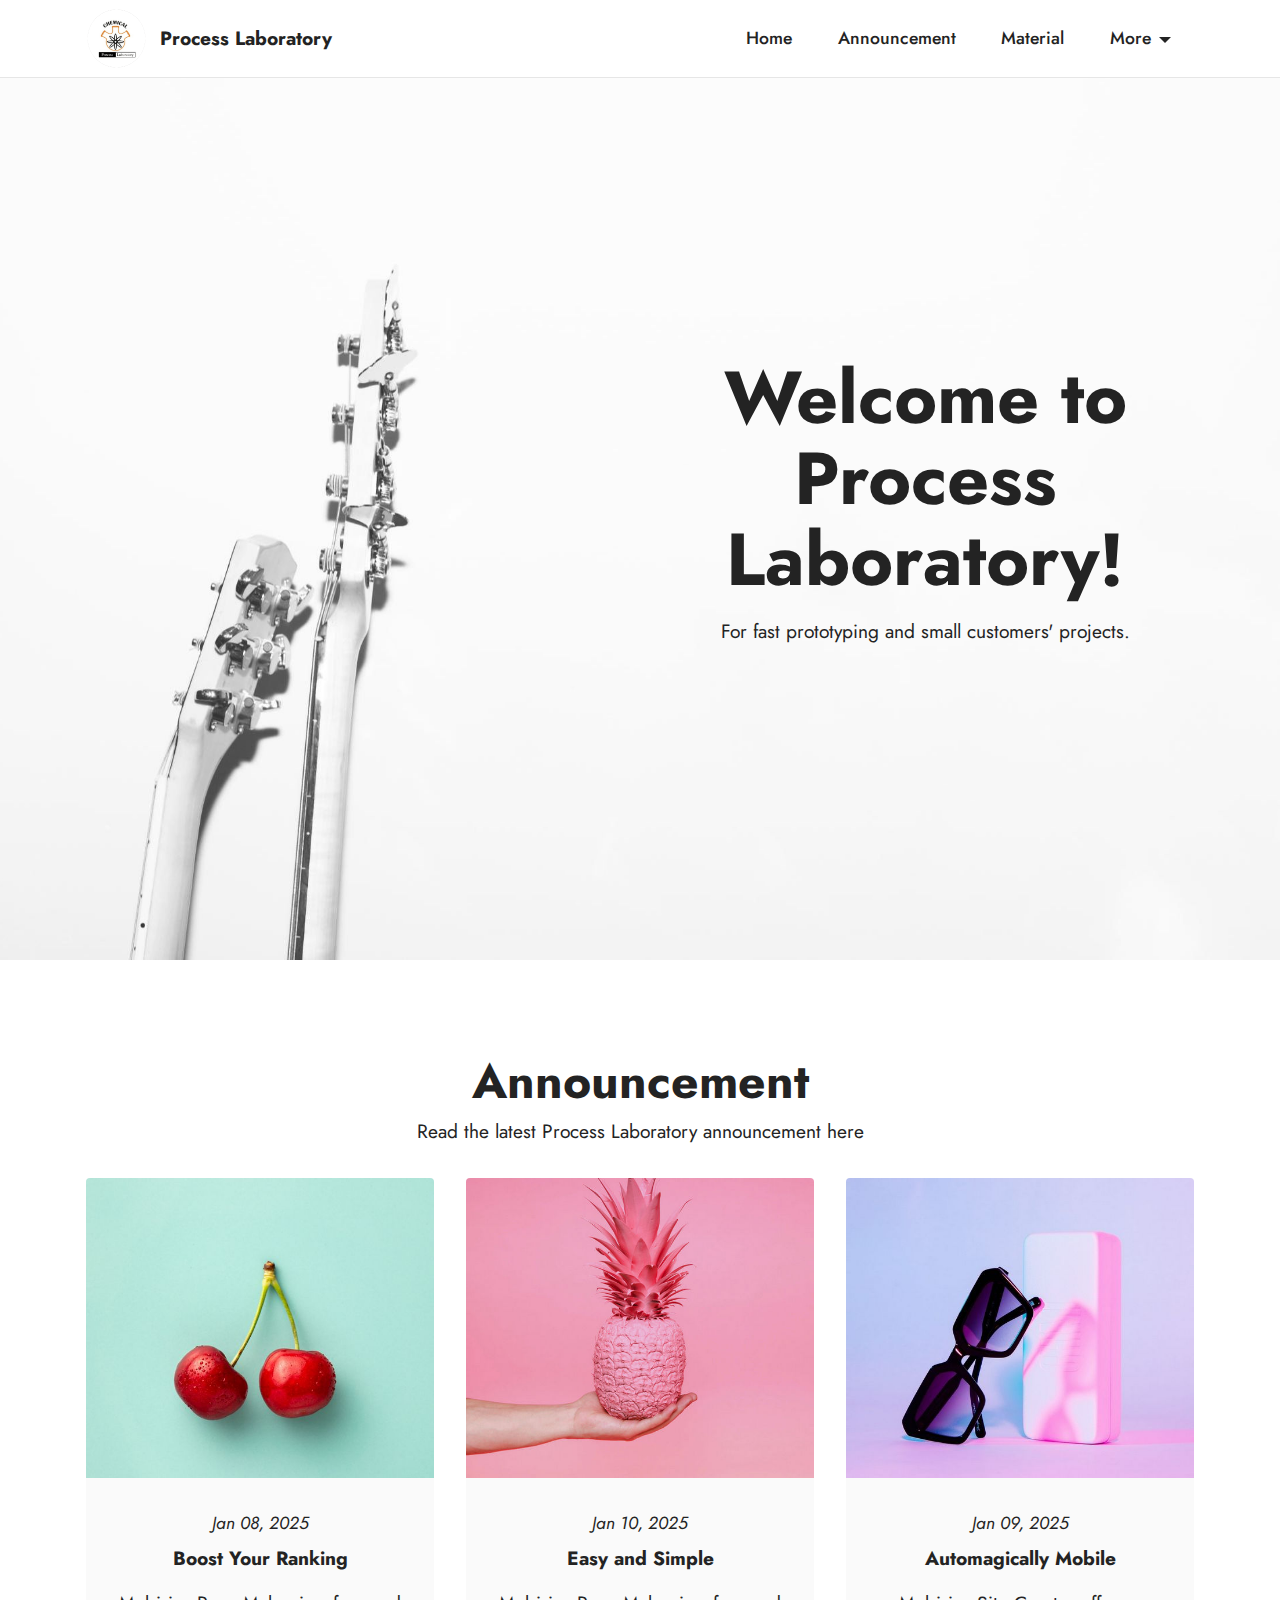
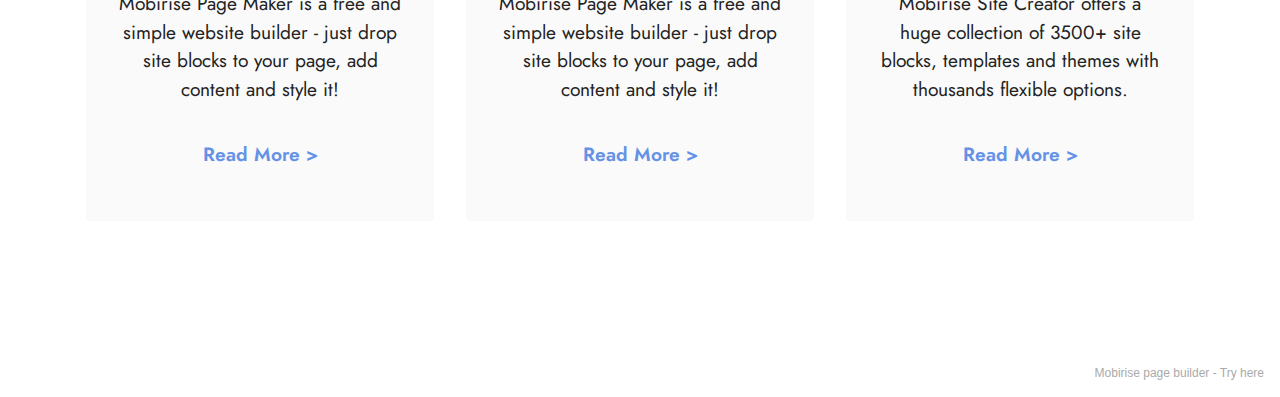
==== commit afb1d268: "create github pages" ====
--- a/index.html
+++ b/index.html
@@ -50,7 +50,7 @@
             </button>
             <div class="collapse navbar-collapse" id="navbarSupportedContent">
                 <ul class="navbar-nav nav-dropdown nav-right" data-app-modern-menu="true"><li class="nav-item"><a class="nav-link link text-black display-4" href="https://mobirise.com">Home</a></li>
-                    <li class="nav-item"><a class="nav-link link text-black display-4" href="https://mobirise.com">Announcement</a></li><li class="nav-item"><a class="nav-link link text-black display-4" href="https://mobirise.com">Material</a></li><li class="nav-item"><a class="nav-link link text-black display-4" href="https://mobirise.com">More</a></li></ul>
+                    <li class="nav-item"><a class="nav-link link text-black text-primary display-4" href="index.html#content3-10">Announcement</a></li><li class="nav-item"><a class="nav-link link text-black display-4" href="https://mobirise.com">Material</a></li><li class="nav-item dropdown"><a class="nav-link link text-black dropdown-toggle display-4" href="#" data-toggle="dropdown-submenu" aria-expanded="false">More</a><div class="dropdown-menu"><a class="text-black dropdown-item display-4" href="https://mobirise.com">New Item</a></div></li></ul>
                 
                 
             </div>
@@ -59,146 +59,81 @@
 
 </section>
 
-<section class="header1 cid-s48MCQYojq mbr-fullscreen mbr-parallax-background" id="header1-f">
+<section class="header3 cid-sErYO7v54X mbr-fullscreen" id="header3-y">
 
     
 
-    <div class="mbr-overlay" style="opacity: 0.8; background-color: rgb(255, 255, 255);"></div>
+    <div class="mbr-overlay" style="opacity: 0.2; background-color: rgb(255, 255, 255);"></div>
 
     <div class="align-center container">
-        <div class="row justify-content-center">
-            <div class="col-12 col-lg-8">
-                <h1 class="mbr-section-title mbr-fonts-style mb-3 display-1"><strong>Full Screen Intro</strong></h1>
+        <div class="row justify-content-end">
+            <div class="col-12 col-lg-6">
+                <h1 class="mbr-section-title mbr-fonts-style mb-3 display-1"><strong>Welcome to Process Laboratory!</strong></h1>
                 
-                <p class="mbr-text mbr-fonts-style display-7">This is a default project. Click any text to edit or style it. Select text to insert a <a href="http://mobirise.com">link</a>. Click the blue "Gear" icon at the top right corner to hide/show buttons, text, title, and change the block background. Click the red "+" button at the bottom right corner to add a new block. Use the top left menu to create new pages, sites, and add new themes and extensions.</p>
-                <div class="mbr-section-btn mt-3"><a class="btn btn-success display-4" href="https://mobirise.com">Button 1</a> <a class="btn btn-success-outline display-4" href="https://mobirise.com">Button 2 &gt;</a></div>
-            </div>
-        </div>
-    </div>
-</section>
-
-<section class="content1 cid-s48udlf8KU" id="content1-8">
-    
-    <div class="container">
-        <div class="row justify-content-center">
-            <div class="title col-12 col-md-9">
-                <h3 class="mbr-section-title mbr-fonts-style align-center mb-4 display-2"><strong>Work with Content</strong></h3>
-                <h4 class="mbr-section-subtitle align-center mbr-fonts-style mb-4 display-7">Click on the image to replace it. To change parameters of a block, click on <em>the blue gear icon</em>. You can set a background type and its content. Click on the Buttons parameter to enable buttons for this block. Click in the text to change your text style or color. Select text to change its formatting or add links.</h4>
+                <p class="mbr-text mbr-fonts-style display-7">For fast prototyping and small customers' projects.</p>
                 
             </div>
         </div>
     </div>
 </section>
 
-<section class="image3 cid-s48upRUlSD" id="image3-9">
+<section class="content3 cid-sErZ84kTHp" id="content3-10">
     
-
     
-
     <div class="container">
-        <div class="row justify-content-center">
-            <div class="col-12 col-lg-9">
-                <div class="image-wrapper">
-                    <img src="assets/images/6.jpg" alt="Mobirise">
-                    <p class="mbr-description mbr-fonts-style mt-2 align-center display-4">
-                        Image Description</p>
+        <div class="mbr-section-head">
+            <h4 class="mbr-section-title mbr-fonts-style align-center mb-0 display-2"><strong>Announcement</strong></h4>
+            <h5 class="mbr-section-subtitle mbr-fonts-style align-center mb-0 mt-2 display-7">Read the latest Process Laboratory announcement here</h5>
+        </div>
+        <div class="row mt-4">
+            <div class="item features-image сol-12 col-md-6 col-lg-4 active">
+                <div class="item-wrapper">
+                    <div class="item-img">
+                        <img src="assets/images/product3.jpg" alt="" title="" data-slide-to="3">
+                    </div>
+                    <div class="item-content">
+                        <h5 class="item-title mbr-fonts-style display-4"><em>Jan 08, 2025</em></h5>
+                        <h6 class="item-subtitle mbr-fonts-style mt-1 display-7"><strong>Boost Your Ranking</strong></h6>
+                        <p class="mbr-text mbr-fonts-style mt-3 display-7">Mobirise Page Maker is a free and simple
+                            website builder - just drop site blocks to your page, add content and style it!</p>
+                    </div>
+                    <div class="mbr-section-btn item-footer mt-2"><a href="" class="btn item-btn btn-primary-outline display-7" target="_blank">Read More &gt;</a></div>
+                </div>
+            </div><div class="item features-image сol-12 col-md-6 col-lg-4">
+                <div class="item-wrapper">
+                    <div class="item-img">
+                        <img src="assets/images/product5.jpg" alt="" title="" data-slide-to="0">
+                    </div>
+                    <div class="item-content">
+                        <h5 class="item-title mbr-fonts-style display-4"><em>Jan 10, 2025</em></h5>
+                        <h6 class="item-subtitle mbr-fonts-style mt-1 display-7"><strong>Easy and Simple</strong></h6>
+                        <p class="mbr-text mbr-fonts-style mt-3 display-7">Mobirise Page Maker is a free and simple
+                            website builder - just drop site blocks to your page, add content and style it!</p>
+                    </div>
+                    <div class="mbr-section-btn item-footer mt-2"><a href="" class="btn item-btn btn-primary-outline display-7" target="_blank">Read More &gt;</a></div>
+                </div>
+            </div><div class="item features-image сol-12 col-md-6 col-lg-4">
+                <div class="item-wrapper">
+                    <div class="item-img">
+                        <img src="assets/images/product4.jpg" alt="" title="" data-slide-to="1">
+                    </div>
+                    <div class="item-content">
+                        <h5 class="item-title mbr-fonts-style display-4"><em>Jan 09, 2025</em></h5>
+                        <h6 class="item-subtitle mbr-fonts-style mt-1 display-7"><strong>Automagically Mobile</strong>
+                        </h6>
+                        <p class="mbr-text mbr-fonts-style mt-3 display-7">Mobirise Site Creator offers a huge
+                            collection of 3500+ site blocks, templates and themes with thousands flexible options. <br>
+                        </p>
+                    </div>
+                    <div class="mbr-section-btn item-footer mt-2"><a href="" class="btn item-btn btn-primary-outline display-7" target="_blank">Read More &gt;</a></div>
                 </div>
             </div>
+            
+            
+
         </div>
     </div>
-</section>
-
-<section class="content1 cid-s48vaXqeL6" id="content1-b">
-    
-    <div class="container">
-        <div class="row justify-content-center">
-            <div class="title col-12 col-md-9">
-                <h3 class="mbr-section-title mbr-fonts-style align-center mb-4 display-2"><strong>Add new blocks</strong></h3>
-                <h4 class="mbr-section-subtitle align-center mbr-fonts-style mb-4 display-7">Mobirise offers several themes to work with. Each theme includes a set of various blocks: headers, content blocks, galleries and sliders, footers, etc. To add needed blocks to your page, click on <em>the red plus button </em>at the bottom right corner. You can select a needed block type. To add a block, click on it in the list or drag it to your page.</h4>
-                
-            </div>
-        </div>
-    </div>
-</section>
-
-<section class="content1 cid-s48vnjULo4" id="content1-c">
-    
-    <div class="container">
-        <div class="row justify-content-center">
-            <div class="title col-12 col-md-9">
-                <h3 class="mbr-section-title mbr-fonts-style align-center mb-4 display-2"><strong>Create new pages</strong></h3>
-                <h4 class="mbr-section-subtitle align-center mbr-fonts-style mb-4 display-7">You can have multiple pages in your project. Find the menu icon at the top left corner. Move your cursor over it to open the main menu. Click on the <strong>Pages </strong>tab to manage your pages. Don't forget to set your page title and description. This info is used by browsers and search engines. The home page of your project cannot be removed.</h4>
-                
-            </div>
-        </div>
-    </div>
-</section>
-
-<section class="content1 cid-s48vrXhP0J" id="content1-d">
-    
-    <div class="container">
-        <div class="row justify-content-center">
-            <div class="title col-12 col-md-9">
-                <h3 class="mbr-section-title mbr-fonts-style align-center mb-4 display-2"><strong>Publish your project
-</strong></h3>
-                <h4 class="mbr-section-subtitle align-center mbr-fonts-style mb-4 display-7">Click on the <strong>Publish </strong>button at the top right corner and select a needed publishing option. Use the Mobirise publish option to publish your test site on our servers. You can publish your site locally if you don't want to publish it online yet.</h4>
-                
-            </div>
-        </div>
-    </div>
-</section>
-
-<section class="footer3 cid-s48P1Icc8J" once="footers" id="footer3-i">
-
-    
-
-    
-
-    <div class="container">
-        <div class="media-container-row align-center mbr-white">
-            <div class="row row-links">
-                <ul class="foot-menu">
-                    
-                    
-                    
-                    
-                    
-                <li class="foot-menu-item mbr-fonts-style display-7"><a href="https://mobirise.com/help/" class="text-success">Help Center</a></li><li class="foot-menu-item mbr-fonts-style display-7"><a href="http://forums.mobirise.com/" class="text-success">Mobirise Forums</a></li><li class="foot-menu-item mbr-fonts-style display-7"><a href="https://mobirise.com/" class="text-success">Mobirise.com</a></li></ul>
-            </div>
-            <div class="row social-row">
-                <div class="social-list align-right pb-2">
-                    
-                    
-                    
-                    
-                    
-                    
-                <div class="soc-item">
-                        <a href="https://twitter.com/mobirise" target="_blank">
-                            <span class="socicon-twitter socicon mbr-iconfont mbr-iconfont-social"></span>
-                        </a>
-                    </div><div class="soc-item">
-                        <a href="https://www.facebook.com/pages/Mobirise/1616226671953247" target="_blank">
-                            <span class="socicon-facebook socicon mbr-iconfont mbr-iconfont-social"></span>
-                        </a>
-                    </div><div class="soc-item">
-                        <a href="https://www.youtube.com/c/mobirise" target="_blank">
-                            <span class="socicon-youtube socicon mbr-iconfont mbr-iconfont-social"></span>
-                        </a>
-                    </div><div class="soc-item">
-                        <a href="https://instagram.com/mobirise" target="_blank">
-                            <span class="mbr-iconfont mbr-iconfont-social socicon-instagram socicon"></span>
-                        </a>
-                    </div></div>
-            </div>
-            <div class="row row-copirayt">
-                <p class="mbr-text mb-0 mbr-fonts-style mbr-white align-center display-7">
-                    © Copyright 2020 Mobirise. All Rights Reserved.
-                </p>
-            </div>
-        </div>
-    </div>
-</section><section style="background-color: #fff; font-family: -apple-system, BlinkMacSystemFont, 'Segoe UI', 'Roboto', 'Helvetica Neue', Arial, sans-serif; color:#aaa; font-size:12px; padding: 0; align-items: center; display: flex;"><a href="https://mobirise.site/t" style="flex: 1 1; height: 3rem; padding-left: 1rem;"></a><p style="flex: 0 0 auto; margin:0; padding-right:1rem;">Site was <a href="https://mobirise.site/h" style="color:#aaa;">designed with</a> Mobirise</p></section><script src="assets/web/assets/jquery/jquery.min.js"></script>  <script src="assets/popper/popper.min.js"></script>  <script src="assets/tether/tether.min.js"></script>  <script src="assets/bootstrap/js/bootstrap.min.js"></script>  <script src="assets/smoothscroll/smooth-scroll.js"></script>  <script src="assets/parallax/jarallax.min.js"></script>  <script src="assets/dropdown/js/nav-dropdown.js"></script>  <script src="assets/dropdown/js/navbar-dropdown.js"></script>  <script src="assets/touchswipe/jquery.touch-swipe.min.js"></script>  <script src="assets/theme/js/script.js"></script>  
+</section><section style="background-color: #fff; font-family: -apple-system, BlinkMacSystemFont, 'Segoe UI', 'Roboto', 'Helvetica Neue', Arial, sans-serif; color:#aaa; font-size:12px; padding: 0; align-items: center; display: flex;"><a href="https://mobirise.site/x" style="flex: 1 1; height: 3rem; padding-left: 1rem;"></a><p style="flex: 0 0 auto; margin:0; padding-right:1rem;">Mobirise page builder - <a href="https://mobirise.site/p" style="color:#aaa;">Try here</a></p></section><script src="assets/web/assets/jquery/jquery.min.js"></script>  <script src="assets/popper/popper.min.js"></script>  <script src="assets/tether/tether.min.js"></script>  <script src="assets/bootstrap/js/bootstrap.min.js"></script>  <script src="assets/smoothscroll/smooth-scroll.js"></script>  <script src="assets/dropdown/js/nav-dropdown.js"></script>  <script src="assets/dropdown/js/navbar-dropdown.js"></script>  <script src="assets/touchswipe/jquery.touch-swipe.min.js"></script>  <script src="assets/theme/js/script.js"></script>  
   
   
 </body>
--- a/assets/mobirise/css/mbr-additional.css
+++ b/assets/mobirise/css/mbr-additional.css
@@ -681,84 +681,6 @@
 }
 a {
   transition: color 0.6s;
-}
-.cid-s48MCQYojq {
-  background-image: url("../../../assets/images/background7.jpg");
-}
-.cid-s48MCQYojq .mbr-section-title {
-  text-align: center;
-}
-.cid-s48MCQYojq .mbr-text,
-.cid-s48MCQYojq .mbr-section-btn {
-  color: #232323;
-  text-align: center;
-}
-@media (max-width: 991px) {
-  .cid-s48MCQYojq .mbr-section-title,
-  .cid-s48MCQYojq .mbr-section-btn,
-  .cid-s48MCQYojq .mbr-text {
-    text-align: center;
-  }
-}
-.cid-s48udlf8KU {
-  padding-top: 5rem;
-  padding-bottom: 2rem;
-  background-color: #ffffff;
-}
-.cid-s48udlf8KU .mbr-section-title {
-  text-align: left;
-}
-.cid-s48udlf8KU .mbr-section-subtitle {
-  text-align: left;
-}
-.cid-s48upRUlSD {
-  padding-top: 2rem;
-  padding-bottom: 2rem;
-  background-color: #ffffff;
-}
-@media (max-width: 991px) {
-  .cid-s48upRUlSD .image-wrapper {
-    margin-bottom: 1rem;
-  }
-}
-.cid-s48upRUlSD .row {
-  flex-direction: row-reverse;
-}
-.cid-s48upRUlSD img {
-  width: 100%;
-}
-.cid-s48vaXqeL6 {
-  padding-top: 2rem;
-  padding-bottom: 2rem;
-  background-color: #ffffff;
-}
-.cid-s48vaXqeL6 .mbr-section-title {
-  text-align: left;
-}
-.cid-s48vaXqeL6 .mbr-section-subtitle {
-  text-align: left;
-}
-.cid-s48vnjULo4 {
-  padding-top: 2rem;
-  padding-bottom: 2rem;
-  background-color: #ffffff;
-}
-.cid-s48vnjULo4 .mbr-section-title {
-  text-align: left;
-}
-.cid-s48vnjULo4 .mbr-section-subtitle {
-  text-align: left;
-}
-.cid-s48vrXhP0J {
-  padding-top: 2rem;
-  padding-bottom: 6rem;
-  background-color: #ffffff;
-}
-.cid-s48vrXhP0J .mbr-section-title {
-  text-align: left;
-}
-.cid-s48vrXhP0J .mbr-section-subtitle {
-  text-align: left;
 }
 .cid-s48OLK6784 {
   z-index: 1000;
@@ -1102,71 +1024,66 @@
     left: -1rem;
   }
 }
-.cid-s48P1Icc8J {
-  padding-top: 2rem;
-  padding-bottom: 2rem;
-  background-color: #232323;
-}
-.cid-s48P1Icc8J .row-links {
-  width: 100%;
-  justify-content: center;
-}
-.cid-s48P1Icc8J .social-row {
-  width: 100%;
-  justify-content: center;
-}
-.cid-s48P1Icc8J .media-container-row {
-  flex-direction: column;
-  justify-content: center;
-  align-items: center;
-}
-.cid-s48P1Icc8J .media-container-row .foot-menu {
-  list-style: none;
+.cid-sErYO7v54X {
+  background-image: url("../../../assets/images/background11.jpg");
+}
+.cid-sErZ84kTHp {
+  padding-top: 6rem;
+  padding-bottom: 6rem;
+  background-color: #ffffff;
+}
+.cid-sErZ84kTHp img,
+.cid-sErZ84kTHp .item-img {
+  height: 100%;
+  height: 300px;
+  object-fit: cover;
+}
+.cid-sErZ84kTHp .item:focus,
+.cid-sErZ84kTHp span:focus {
+  outline: none;
+}
+.cid-sErZ84kTHp .item {
+  cursor: pointer;
+  margin-bottom: 2rem;
+}
+.cid-sErZ84kTHp .item-wrapper {
+  position: relative;
+  border-radius: 4px;
+  background: #fafafa;
+  height: 100%;
   display: flex;
-  justify-content: center;
-  flex-wrap: wrap;
-  padding: 0;
-  margin-bottom: 0;
-}
-.cid-s48P1Icc8J .media-container-row .foot-menu li {
-  padding: 0 1rem 1rem 1rem;
-}
-.cid-s48P1Icc8J .media-container-row .foot-menu li p {
-  margin: 0;
-}
-.cid-s48P1Icc8J .media-container-row .social-list {
-  padding-left: 0;
-  margin-bottom: 0;
-  list-style: none;
-  display: flex;
-  flex-wrap: wrap;
-  justify-content: flex-end;
-}
-.cid-s48P1Icc8J .media-container-row .social-list .mbr-iconfont-social {
-  font-size: 1.5rem;
-  color: #ffffff;
-}
-.cid-s48P1Icc8J .media-container-row .social-list .soc-item {
-  margin: 0 .5rem;
-}
-.cid-s48P1Icc8J .media-container-row .social-list a {
-  margin: 0;
-  opacity: .5;
-  transition: .2s linear;
-}
-.cid-s48P1Icc8J .media-container-row .social-list a:hover {
-  opacity: 1;
-}
-@media (max-width: 767px) {
-  .cid-s48P1Icc8J .media-container-row .social-list {
-    -webkit-justify-content: center;
-    justify-content: center;
-  }
-}
-.cid-s48P1Icc8J .media-container-row .row-copirayt {
-  word-break: break-word;
-  width: 100%;
-}
-.cid-s48P1Icc8J .media-container-row .row-copirayt p {
-  width: 100%;
-}
+  flex-flow: column nowrap;
+}
+@media (min-width: 992px) {
+  .cid-sErZ84kTHp .item-wrapper .item-content {
+    padding: 2rem 2rem 0;
+  }
+  .cid-sErZ84kTHp .item-wrapper .item-footer {
+    padding: 0 2rem 2rem;
+  }
+}
+@media (max-width: 991px) {
+  .cid-sErZ84kTHp .item-wrapper .item-content {
+    padding: 1rem 1rem 0;
+  }
+  .cid-sErZ84kTHp .item-wrapper .item-footer {
+    padding: 0 1rem 1rem;
+  }
+}
+.cid-sErZ84kTHp .mbr-section-btn {
+  margin-top: auto !important;
+}
+.cid-sErZ84kTHp .mbr-section-title {
+  color: #232323;
+}
+.cid-sErZ84kTHp .mbr-text,
+.cid-sErZ84kTHp .mbr-section-btn {
+  text-align: center;
+}
+.cid-sErZ84kTHp .item-title {
+  text-align: center;
+}
+.cid-sErZ84kTHp .item-subtitle {
+  text-align: center;
+  color: #232323;
+}
--- a/assets/mobirise/css/mbr-additional.css
+++ b/assets/mobirise/css/mbr-additional.css
@@ -681,84 +681,6 @@
 }
 a {
   transition: color 0.6s;
-}
-.cid-s48MCQYojq {
-  background-image: url("../../../assets/images/background7.jpg");
-}
-.cid-s48MCQYojq .mbr-section-title {
-  text-align: center;
-}
-.cid-s48MCQYojq .mbr-text,
-.cid-s48MCQYojq .mbr-section-btn {
-  color: #232323;
-  text-align: center;
-}
-@media (max-width: 991px) {
-  .cid-s48MCQYojq .mbr-section-title,
-  .cid-s48MCQYojq .mbr-section-btn,
-  .cid-s48MCQYojq .mbr-text {
-    text-align: center;
-  }
-}
-.cid-s48udlf8KU {
-  padding-top: 5rem;
-  padding-bottom: 2rem;
-  background-color: #ffffff;
-}
-.cid-s48udlf8KU .mbr-section-title {
-  text-align: left;
-}
-.cid-s48udlf8KU .mbr-section-subtitle {
-  text-align: left;
-}
-.cid-s48upRUlSD {
-  padding-top: 2rem;
-  padding-bottom: 2rem;
-  background-color: #ffffff;
-}
-@media (max-width: 991px) {
-  .cid-s48upRUlSD .image-wrapper {
-    margin-bottom: 1rem;
-  }
-}
-.cid-s48upRUlSD .row {
-  flex-direction: row-reverse;
-}
-.cid-s48upRUlSD img {
-  width: 100%;
-}
-.cid-s48vaXqeL6 {
-  padding-top: 2rem;
-  padding-bottom: 2rem;
-  background-color: #ffffff;
-}
-.cid-s48vaXqeL6 .mbr-section-title {
-  text-align: left;
-}
-.cid-s48vaXqeL6 .mbr-section-subtitle {
-  text-align: left;
-}
-.cid-s48vnjULo4 {
-  padding-top: 2rem;
-  padding-bottom: 2rem;
-  background-color: #ffffff;
-}
-.cid-s48vnjULo4 .mbr-section-title {
-  text-align: left;
-}
-.cid-s48vnjULo4 .mbr-section-subtitle {
-  text-align: left;
-}
-.cid-s48vrXhP0J {
-  padding-top: 2rem;
-  padding-bottom: 6rem;
-  background-color: #ffffff;
-}
-.cid-s48vrXhP0J .mbr-section-title {
-  text-align: left;
-}
-.cid-s48vrXhP0J .mbr-section-subtitle {
-  text-align: left;
 }
 .cid-s48OLK6784 {
   z-index: 1000;
@@ -1102,71 +1024,66 @@
     left: -1rem;
   }
 }
-.cid-s48P1Icc8J {
-  padding-top: 2rem;
-  padding-bottom: 2rem;
-  background-color: #232323;
-}
-.cid-s48P1Icc8J .row-links {
-  width: 100%;
-  justify-content: center;
-}
-.cid-s48P1Icc8J .social-row {
-  width: 100%;
-  justify-content: center;
-}
-.cid-s48P1Icc8J .media-container-row {
-  flex-direction: column;
-  justify-content: center;
-  align-items: center;
-}
-.cid-s48P1Icc8J .media-container-row .foot-menu {
-  list-style: none;
+.cid-sErYO7v54X {
+  background-image: url("../../../assets/images/background11.jpg");
+}
+.cid-sErZ84kTHp {
+  padding-top: 6rem;
+  padding-bottom: 6rem;
+  background-color: #ffffff;
+}
+.cid-sErZ84kTHp img,
+.cid-sErZ84kTHp .item-img {
+  height: 100%;
+  height: 300px;
+  object-fit: cover;
+}
+.cid-sErZ84kTHp .item:focus,
+.cid-sErZ84kTHp span:focus {
+  outline: none;
+}
+.cid-sErZ84kTHp .item {
+  cursor: pointer;
+  margin-bottom: 2rem;
+}
+.cid-sErZ84kTHp .item-wrapper {
+  position: relative;
+  border-radius: 4px;
+  background: #fafafa;
+  height: 100%;
   display: flex;
-  justify-content: center;
-  flex-wrap: wrap;
-  padding: 0;
-  margin-bottom: 0;
-}
-.cid-s48P1Icc8J .media-container-row .foot-menu li {
-  padding: 0 1rem 1rem 1rem;
-}
-.cid-s48P1Icc8J .media-container-row .foot-menu li p {
-  margin: 0;
-}
-.cid-s48P1Icc8J .media-container-row .social-list {
-  padding-left: 0;
-  margin-bottom: 0;
-  list-style: none;
-  display: flex;
-  flex-wrap: wrap;
-  justify-content: flex-end;
-}
-.cid-s48P1Icc8J .media-container-row .social-list .mbr-iconfont-social {
-  font-size: 1.5rem;
-  color: #ffffff;
-}
-.cid-s48P1Icc8J .media-container-row .social-list .soc-item {
-  margin: 0 .5rem;
-}
-.cid-s48P1Icc8J .media-container-row .social-list a {
-  margin: 0;
-  opacity: .5;
-  transition: .2s linear;
-}
-.cid-s48P1Icc8J .media-container-row .social-list a:hover {
-  opacity: 1;
-}
-@media (max-width: 767px) {
-  .cid-s48P1Icc8J .media-container-row .social-list {
-    -webkit-justify-content: center;
-    justify-content: center;
-  }
-}
-.cid-s48P1Icc8J .media-container-row .row-copirayt {
-  word-break: break-word;
-  width: 100%;
-}
-.cid-s48P1Icc8J .media-container-row .row-copirayt p {
-  width: 100%;
-}
+  flex-flow: column nowrap;
+}
+@media (min-width: 992px) {
+  .cid-sErZ84kTHp .item-wrapper .item-content {
+    padding: 2rem 2rem 0;
+  }
+  .cid-sErZ84kTHp .item-wrapper .item-footer {
+    padding: 0 2rem 2rem;
+  }
+}
+@media (max-width: 991px) {
+  .cid-sErZ84kTHp .item-wrapper .item-content {
+    padding: 1rem 1rem 0;
+  }
+  .cid-sErZ84kTHp .item-wrapper .item-footer {
+    padding: 0 1rem 1rem;
+  }
+}
+.cid-sErZ84kTHp .mbr-section-btn {
+  margin-top: auto !important;
+}
+.cid-sErZ84kTHp .mbr-section-title {
+  color: #232323;
+}
+.cid-sErZ84kTHp .mbr-text,
+.cid-sErZ84kTHp .mbr-section-btn {
+  text-align: center;
+}
+.cid-sErZ84kTHp .item-title {
+  text-align: center;
+}
+.cid-sErZ84kTHp .item-subtitle {
+  text-align: center;
+  color: #232323;
+}
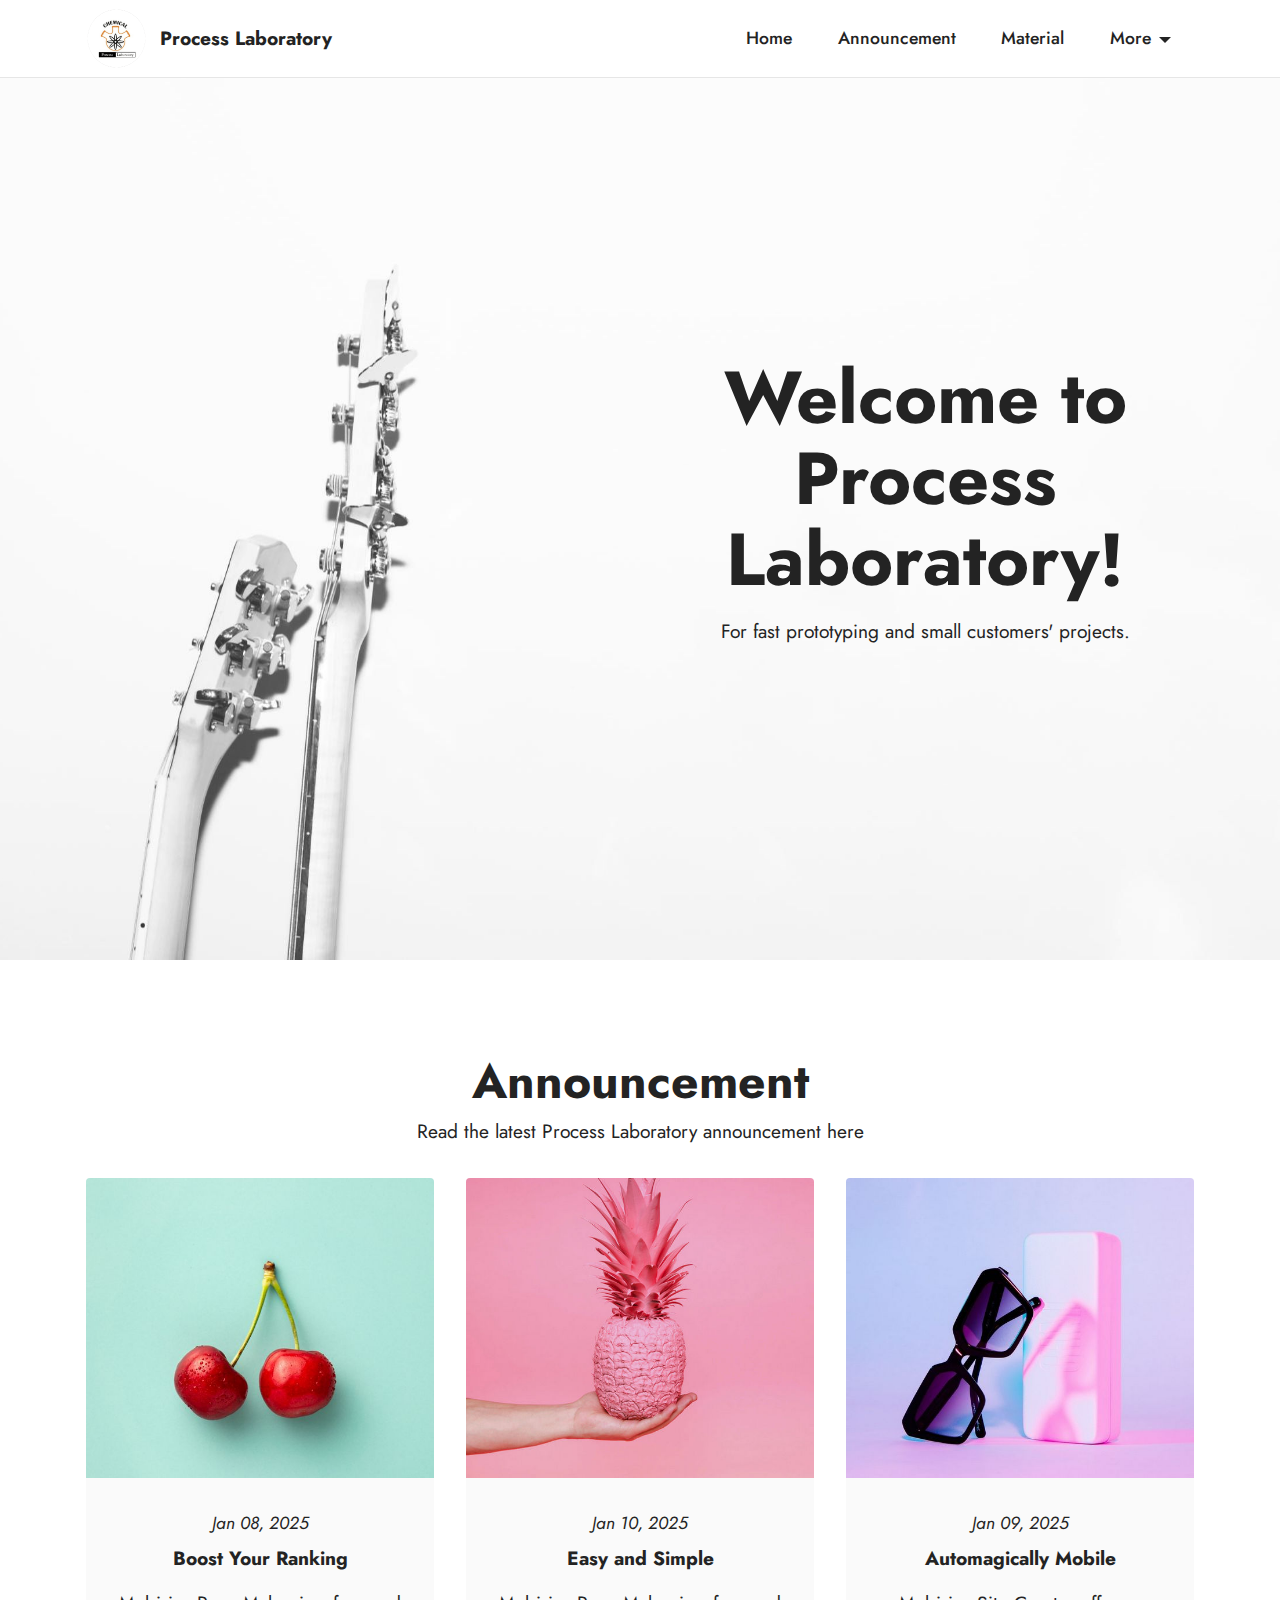
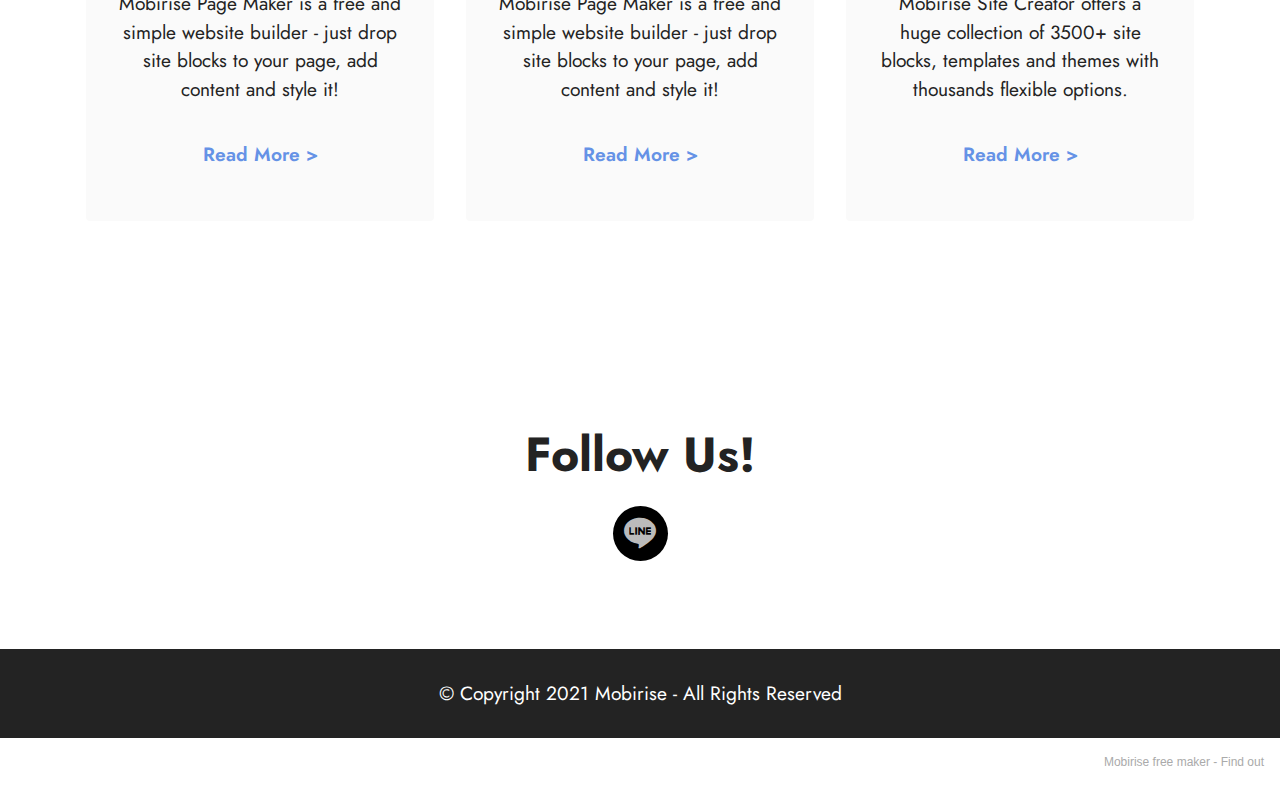
==== commit 6383caac: "create github pages" ====
--- a/index.html
+++ b/index.html
@@ -34,11 +34,11 @@
         <div class="container">
             <div class="navbar-brand">
                 <span class="navbar-logo">
-                    <a href="https://mobiri.se">
-                        <img src="assets/images/89790-121x121.png" alt="Mobirise" style="height: 3.8rem;">
+                    <a href="http://labproses.github.io">
+                        <img src="assets/images/89790-121x121.png" alt="Process Laboratory" style="height: 3.8rem;">
                     </a>
                 </span>
-                <span class="navbar-caption-wrap"><a class="navbar-caption text-black display-7" href="https://mobiri.se">Process Laboratory</a></span>
+                <span class="navbar-caption-wrap"><a class="navbar-caption text-black text-primary display-7" href="http://labproses.github.io">Process Laboratory</a></span>
             </div>
             <button class="navbar-toggler" type="button" data-toggle="collapse" data-target="#navbarSupportedContent" aria-controls="navbarNavAltMarkup" aria-expanded="false" aria-label="Toggle navigation">
                 <div class="hamburger">
@@ -133,7 +133,57 @@
 
         </div>
     </div>
-</section><section style="background-color: #fff; font-family: -apple-system, BlinkMacSystemFont, 'Segoe UI', 'Roboto', 'Helvetica Neue', Arial, sans-serif; color:#aaa; font-size:12px; padding: 0; align-items: center; display: flex;"><a href="https://mobirise.site/x" style="flex: 1 1; height: 3rem; padding-left: 1rem;"></a><p style="flex: 0 0 auto; margin:0; padding-right:1rem;">Mobirise page builder - <a href="https://mobirise.site/p" style="color:#aaa;">Try here</a></p></section><script src="assets/web/assets/jquery/jquery.min.js"></script>  <script src="assets/popper/popper.min.js"></script>  <script src="assets/tether/tether.min.js"></script>  <script src="assets/bootstrap/js/bootstrap.min.js"></script>  <script src="assets/smoothscroll/smooth-scroll.js"></script>  <script src="assets/dropdown/js/nav-dropdown.js"></script>  <script src="assets/dropdown/js/navbar-dropdown.js"></script>  <script src="assets/touchswipe/jquery.touch-swipe.min.js"></script>  <script src="assets/theme/js/script.js"></script>  
+</section>
+
+<section class="share3 cid-sEs0CRjc5e" id="share3-12">
+    
+     
+    
+    
+
+    <div class="container">
+        <div class="media-container-row">
+            <div class="col-12">
+                <h3 class="mbr-section-title align-center mb-3 mbr-fonts-style display-2">
+                    <strong>Follow Us!</strong>
+                </h3>
+                <div class="social-list align-center">
+                   
+                    
+                        
+                        
+                        
+                        
+                        
+                        
+                        
+                        <a class="iconfont-wrapper bg-tiktok m-2" href="https://mobiri.se" target="_blank">
+                            <span class="socicon-line socicon" style="color: rgb(187, 187, 187); fill: rgb(187, 187, 187);"></span>
+                        </a>
+                        
+                        
+                </div>
+            </div>
+        </div>
+    </div>
+</section>
+
+<section class="footer7 cid-sEs0dDBpdg" once="footers" id="footer7-11">
+
+    
+
+    
+
+    <div class="container">
+        <div class="media-container-row align-center mbr-white">
+            <div class="col-12">
+                <p class="mbr-text mb-0 mbr-fonts-style display-7">
+                    © Copyright 2021 Mobirise - All Rights Reserved
+                </p>
+            </div>
+        </div>
+    </div>
+</section><section style="background-color: #fff; font-family: -apple-system, BlinkMacSystemFont, 'Segoe UI', 'Roboto', 'Helvetica Neue', Arial, sans-serif; color:#aaa; font-size:12px; padding: 0; align-items: center; display: flex;"><a href="https://mobirise.site/b" style="flex: 1 1; height: 3rem; padding-left: 1rem;"></a><p style="flex: 0 0 auto; margin:0; padding-right:1rem;">Mobirise free maker - <a href="https://mobirise.site/n" style="color:#aaa;">Find out</a></p></section><script src="assets/web/assets/jquery/jquery.min.js"></script>  <script src="assets/popper/popper.min.js"></script>  <script src="assets/tether/tether.min.js"></script>  <script src="assets/bootstrap/js/bootstrap.min.js"></script>  <script src="assets/smoothscroll/smooth-scroll.js"></script>  <script src="assets/dropdown/js/nav-dropdown.js"></script>  <script src="assets/dropdown/js/navbar-dropdown.js"></script>  <script src="assets/touchswipe/jquery.touch-swipe.min.js"></script>  <script src="assets/theme/js/script.js"></script>  
   
   
 </body>
--- a/assets/mobirise/css/mbr-additional.css
+++ b/assets/mobirise/css/mbr-additional.css
@@ -1087,3 +1087,384 @@
   text-align: center;
   color: #232323;
 }
+.cid-sEs0CRjc5e {
+  padding-top: 5rem;
+  padding-bottom: 5rem;
+  background-color: #ffffff;
+}
+.cid-sEs0CRjc5e .bg-tiktok {
+  background: #000000;
+  color: #ffffff;
+}
+.cid-sEs0CRjc5e .bg-tiktok:hover {
+  background: #000000;
+}
+.cid-sEs0CRjc5e .iconfont-wrapper {
+  display: inline-block;
+  font-size: 32px;
+  border-radius: 50%;
+  width: 55px;
+  height: 55px;
+  line-height: 55px;
+  text-align: center;
+  transition: all 0.3s ease-in-out;
+}
+.cid-sEs0CRjc5e [class^="socicon-"]:before,
+.cid-sEs0CRjc5e [class*=" socicon-"]:before {
+  line-height: 55px;
+  padding: .6rem;
+}
+.cid-sEs0dDBpdg {
+  padding-top: 30px;
+  padding-bottom: 30px;
+  background-color: #232323;
+  overflow: hidden;
+}
+.cid-s48OLK6784 {
+  z-index: 1000;
+  width: 100%;
+  position: relative;
+  min-height: 60px;
+}
+.cid-s48OLK6784 nav.navbar {
+  position: fixed;
+}
+.cid-s48OLK6784 .dropdown-item:before {
+  font-family: Moririse2 !important;
+  content: '\e966';
+  display: inline-block;
+  width: 0;
+  position: absolute;
+  left: 1rem;
+  top: 0.5rem;
+  margin-right: 0.5rem;
+  line-height: 1;
+  font-size: inherit;
+  vertical-align: middle;
+  text-align: center;
+  overflow: hidden;
+  transform: scale(0, 1);
+  transition: all 0.25s ease-in-out;
+}
+.cid-s48OLK6784 .dropdown-menu {
+  padding: 0;
+}
+.cid-s48OLK6784 .dropdown-item {
+  border-bottom: 1px solid #e6e6e6;
+}
+.cid-s48OLK6784 .dropdown-item:hover,
+.cid-s48OLK6784 .dropdown-item:focus {
+  background: #6592e6 !important;
+  color: white !important;
+}
+.cid-s48OLK6784 .nav-dropdown .link {
+  padding: 0 0.3em !important;
+  margin: .667em 1em !important;
+}
+.cid-s48OLK6784 .nav-dropdown .link.dropdown-toggle::after {
+  margin-left: 0.5rem;
+  margin-top: 0.2rem;
+}
+.cid-s48OLK6784 .nav-link {
+  position: relative;
+}
+.cid-s48OLK6784 .container {
+  display: flex;
+  margin: auto;
+}
+.cid-s48OLK6784 .iconfont-wrapper {
+  color: #000000 !important;
+  font-size: 1.5rem;
+  padding-right: .5rem;
+}
+.cid-s48OLK6784 .navbar-caption {
+  padding-right: 4rem;
+}
+.cid-s48OLK6784 .dropdown-menu,
+.cid-s48OLK6784 .navbar.opened {
+  background: #ffffff !important;
+}
+.cid-s48OLK6784 .nav-item:focus,
+.cid-s48OLK6784 .nav-link:focus {
+  outline: none;
+}
+.cid-s48OLK6784 .dropdown .dropdown-menu .dropdown-item {
+  width: auto;
+  transition: all 0.25s ease-in-out;
+}
+.cid-s48OLK6784 .dropdown .dropdown-menu .dropdown-item::after {
+  right: 0.5rem;
+}
+.cid-s48OLK6784 .dropdown .dropdown-menu .dropdown-item .mbr-iconfont {
+  margin-left: -1.8rem;
+  padding-right: 1rem;
+  font-size: inherit;
+}
+.cid-s48OLK6784 .dropdown .dropdown-menu .dropdown-item .mbr-iconfont:before {
+  display: inline-block;
+  transform: scale(1, 1);
+  transition: all 0.25s ease-in-out;
+}
+.cid-s48OLK6784 .collapsed .dropdown-menu .dropdown-item:before {
+  display: none;
+}
+.cid-s48OLK6784 .collapsed .dropdown .dropdown-menu .dropdown-item {
+  padding: 0.235em 1.5em 0.235em 1.5em !important;
+  transition: none;
+  margin: 0 !important;
+}
+.cid-s48OLK6784 .navbar {
+  min-height: 77px;
+  transition: all .3s;
+  border-bottom: 1px solid transparent;
+  background: #ffffff;
+}
+.cid-s48OLK6784 .navbar:not(.navbar-short) {
+  border-bottom: 1px solid #e6e6e6;
+}
+.cid-s48OLK6784 .navbar.opened {
+  transition: all .3s;
+}
+.cid-s48OLK6784 .navbar .dropdown-item {
+  padding: .5rem 1.8rem;
+}
+.cid-s48OLK6784 .navbar .navbar-logo img {
+  width: auto;
+}
+.cid-s48OLK6784 .navbar .navbar-collapse {
+  justify-content: flex-end;
+  z-index: 1;
+}
+.cid-s48OLK6784 .navbar.collapsed .nav-item .nav-link::before {
+  display: none;
+}
+.cid-s48OLK6784 .navbar.collapsed.opened .dropdown-menu {
+  top: 0;
+}
+@media (min-width: 992px) {
+  .cid-s48OLK6784 .navbar.collapsed.opened:not(.navbar-short) .navbar-collapse {
+    max-height: calc(98.5vh - 3.8rem);
+  }
+}
+.cid-s48OLK6784 .navbar.collapsed .dropdown-menu .dropdown-submenu {
+  left: 0 !important;
+}
+.cid-s48OLK6784 .navbar.collapsed .dropdown-menu .dropdown-item:after {
+  right: auto;
+}
+.cid-s48OLK6784 .navbar.collapsed .dropdown-menu .dropdown-toggle[data-toggle="dropdown-submenu"]:after {
+  margin-left: 0.5rem;
+  margin-top: 0.2rem;
+  border-top: 0.35em solid;
+  border-right: 0.35em solid transparent;
+  border-left: 0.35em solid transparent;
+  border-bottom: 0;
+  top: 55%;
+}
+.cid-s48OLK6784 .navbar.collapsed ul.navbar-nav li {
+  margin: auto;
+}
+.cid-s48OLK6784 .navbar.collapsed .dropdown-menu .dropdown-item {
+  padding: .25rem 1.5rem;
+  text-align: center;
+}
+.cid-s48OLK6784 .navbar.collapsed .icons-menu {
+  padding-left: 0;
+  padding-right: 0;
+  padding-top: .5rem;
+  padding-bottom: .5rem;
+}
+@media (max-width: 991px) {
+  .cid-s48OLK6784 .navbar .nav-item .nav-link::before {
+    display: none;
+  }
+  .cid-s48OLK6784 .navbar.opened .dropdown-menu {
+    top: 0;
+  }
+  .cid-s48OLK6784 .navbar .dropdown-menu .dropdown-submenu {
+    left: 0 !important;
+  }
+  .cid-s48OLK6784 .navbar .dropdown-menu .dropdown-item:after {
+    right: auto;
+  }
+  .cid-s48OLK6784 .navbar .dropdown-menu .dropdown-toggle[data-toggle="dropdown-submenu"]:after {
+    margin-left: 0.5rem;
+    margin-top: 0.2rem;
+    border-top: 0.35em solid;
+    border-right: 0.35em solid transparent;
+    border-left: 0.35em solid transparent;
+    border-bottom: 0;
+    top: 55%;
+  }
+  .cid-s48OLK6784 .navbar .navbar-logo img {
+    height: 3.8rem !important;
+  }
+  .cid-s48OLK6784 .navbar ul.navbar-nav li {
+    margin: auto;
+  }
+  .cid-s48OLK6784 .navbar .dropdown-menu .dropdown-item {
+    padding: .25rem 1.5rem !important;
+    text-align: center;
+  }
+  .cid-s48OLK6784 .navbar .navbar-brand {
+    flex-shrink: initial;
+    flex-basis: auto;
+    word-break: break-word;
+    padding-right: 2rem;
+  }
+  .cid-s48OLK6784 .navbar .navbar-toggler {
+    flex-basis: auto;
+  }
+  .cid-s48OLK6784 .navbar .icons-menu {
+    padding-left: 0;
+    padding-top: .5rem;
+    padding-bottom: .5rem;
+  }
+}
+.cid-s48OLK6784 .navbar.navbar-short {
+  min-height: 60px;
+}
+.cid-s48OLK6784 .navbar.navbar-short .navbar-logo img {
+  height: 3rem !important;
+}
+.cid-s48OLK6784 .navbar.navbar-short .navbar-brand {
+  padding: 0;
+}
+.cid-s48OLK6784 .navbar-brand {
+  flex-shrink: 0;
+  align-items: center;
+  margin-right: 0;
+  padding: 0;
+  transition: all .3s;
+  word-break: break-word;
+  z-index: 1;
+}
+.cid-s48OLK6784 .navbar-brand .navbar-caption {
+  line-height: inherit !important;
+}
+.cid-s48OLK6784 .navbar-brand .navbar-logo a {
+  outline: none;
+}
+.cid-s48OLK6784 .dropdown-item.active,
+.cid-s48OLK6784 .dropdown-item:active {
+  background-color: transparent;
+}
+.cid-s48OLK6784 .navbar-expand-lg .navbar-nav .nav-link {
+  padding: 0;
+}
+.cid-s48OLK6784 .nav-dropdown .link.dropdown-toggle {
+  margin-right: 1.667em;
+}
+.cid-s48OLK6784 .nav-dropdown .link.dropdown-toggle[aria-expanded="true"] {
+  margin-right: 0;
+  padding: 0.667em 1.667em;
+}
+.cid-s48OLK6784 .navbar.navbar-expand-lg .dropdown .dropdown-menu {
+  background: #ffffff;
+}
+.cid-s48OLK6784 .navbar.navbar-expand-lg .dropdown .dropdown-menu .dropdown-submenu {
+  margin: 0;
+  left: 100%;
+}
+.cid-s48OLK6784 .navbar .dropdown.open > .dropdown-menu {
+  display: block;
+}
+.cid-s48OLK6784 ul.navbar-nav {
+  flex-wrap: wrap;
+}
+.cid-s48OLK6784 .navbar-buttons {
+  text-align: center;
+  min-width: 170px;
+}
+.cid-s48OLK6784 button.navbar-toggler {
+  outline: none;
+  width: 31px;
+  height: 20px;
+  cursor: pointer;
+  transition: all .2s;
+  position: relative;
+  align-self: center;
+}
+.cid-s48OLK6784 button.navbar-toggler .hamburger span {
+  position: absolute;
+  right: 0;
+  width: 30px;
+  height: 2px;
+  border-right: 5px;
+  background-color: currentColor;
+}
+.cid-s48OLK6784 button.navbar-toggler .hamburger span:nth-child(1) {
+  top: 0;
+  transition: all .2s;
+}
+.cid-s48OLK6784 button.navbar-toggler .hamburger span:nth-child(2) {
+  top: 8px;
+  transition: all .15s;
+}
+.cid-s48OLK6784 button.navbar-toggler .hamburger span:nth-child(3) {
+  top: 8px;
+  transition: all .15s;
+}
+.cid-s48OLK6784 button.navbar-toggler .hamburger span:nth-child(4) {
+  top: 16px;
+  transition: all .2s;
+}
+.cid-s48OLK6784 nav.opened .hamburger span:nth-child(1) {
+  top: 8px;
+  width: 0;
+  opacity: 0;
+  right: 50%;
+  transition: all .2s;
+}
+.cid-s48OLK6784 nav.opened .hamburger span:nth-child(2) {
+  transform: rotate(45deg);
+  transition: all .25s;
+}
+.cid-s48OLK6784 nav.opened .hamburger span:nth-child(3) {
+  transform: rotate(-45deg);
+  transition: all .25s;
+}
+.cid-s48OLK6784 nav.opened .hamburger span:nth-child(4) {
+  top: 8px;
+  width: 0;
+  opacity: 0;
+  right: 50%;
+  transition: all .2s;
+}
+.cid-s48OLK6784 .navbar-dropdown {
+  padding: .5rem 1rem;
+  position: fixed;
+}
+.cid-s48OLK6784 a.nav-link {
+  display: flex;
+  align-items: center;
+  justify-content: center;
+}
+.cid-s48OLK6784 .icons-menu {
+  flex-wrap: nowrap;
+  display: flex;
+  justify-content: center;
+  padding-left: 1rem;
+  padding-right: 1rem;
+  padding-top: 0.3rem;
+  text-align: center;
+}
+@media screen and (-ms-high-contrast: active), (-ms-high-contrast: none) {
+  .cid-s48OLK6784 .navbar {
+    height: 77px;
+  }
+  .cid-s48OLK6784 .navbar.opened {
+    height: auto;
+  }
+  .cid-s48OLK6784 .nav-item .nav-link:hover::before {
+    width: 175%;
+    max-width: calc(100% + 2rem);
+    left: -1rem;
+  }
+}
+.cid-sEs0dDBpdg {
+  padding-top: 30px;
+  padding-bottom: 30px;
+  background-color: #232323;
+  overflow: hidden;
+}
--- a/assets/mobirise/css/mbr-additional.css
+++ b/assets/mobirise/css/mbr-additional.css
@@ -1087,3 +1087,384 @@
   text-align: center;
   color: #232323;
 }
+.cid-sEs0CRjc5e {
+  padding-top: 5rem;
+  padding-bottom: 5rem;
+  background-color: #ffffff;
+}
+.cid-sEs0CRjc5e .bg-tiktok {
+  background: #000000;
+  color: #ffffff;
+}
+.cid-sEs0CRjc5e .bg-tiktok:hover {
+  background: #000000;
+}
+.cid-sEs0CRjc5e .iconfont-wrapper {
+  display: inline-block;
+  font-size: 32px;
+  border-radius: 50%;
+  width: 55px;
+  height: 55px;
+  line-height: 55px;
+  text-align: center;
+  transition: all 0.3s ease-in-out;
+}
+.cid-sEs0CRjc5e [class^="socicon-"]:before,
+.cid-sEs0CRjc5e [class*=" socicon-"]:before {
+  line-height: 55px;
+  padding: .6rem;
+}
+.cid-sEs0dDBpdg {
+  padding-top: 30px;
+  padding-bottom: 30px;
+  background-color: #232323;
+  overflow: hidden;
+}
+.cid-s48OLK6784 {
+  z-index: 1000;
+  width: 100%;
+  position: relative;
+  min-height: 60px;
+}
+.cid-s48OLK6784 nav.navbar {
+  position: fixed;
+}
+.cid-s48OLK6784 .dropdown-item:before {
+  font-family: Moririse2 !important;
+  content: '\e966';
+  display: inline-block;
+  width: 0;
+  position: absolute;
+  left: 1rem;
+  top: 0.5rem;
+  margin-right: 0.5rem;
+  line-height: 1;
+  font-size: inherit;
+  vertical-align: middle;
+  text-align: center;
+  overflow: hidden;
+  transform: scale(0, 1);
+  transition: all 0.25s ease-in-out;
+}
+.cid-s48OLK6784 .dropdown-menu {
+  padding: 0;
+}
+.cid-s48OLK6784 .dropdown-item {
+  border-bottom: 1px solid #e6e6e6;
+}
+.cid-s48OLK6784 .dropdown-item:hover,
+.cid-s48OLK6784 .dropdown-item:focus {
+  background: #6592e6 !important;
+  color: white !important;
+}
+.cid-s48OLK6784 .nav-dropdown .link {
+  padding: 0 0.3em !important;
+  margin: .667em 1em !important;
+}
+.cid-s48OLK6784 .nav-dropdown .link.dropdown-toggle::after {
+  margin-left: 0.5rem;
+  margin-top: 0.2rem;
+}
+.cid-s48OLK6784 .nav-link {
+  position: relative;
+}
+.cid-s48OLK6784 .container {
+  display: flex;
+  margin: auto;
+}
+.cid-s48OLK6784 .iconfont-wrapper {
+  color: #000000 !important;
+  font-size: 1.5rem;
+  padding-right: .5rem;
+}
+.cid-s48OLK6784 .navbar-caption {
+  padding-right: 4rem;
+}
+.cid-s48OLK6784 .dropdown-menu,
+.cid-s48OLK6784 .navbar.opened {
+  background: #ffffff !important;
+}
+.cid-s48OLK6784 .nav-item:focus,
+.cid-s48OLK6784 .nav-link:focus {
+  outline: none;
+}
+.cid-s48OLK6784 .dropdown .dropdown-menu .dropdown-item {
+  width: auto;
+  transition: all 0.25s ease-in-out;
+}
+.cid-s48OLK6784 .dropdown .dropdown-menu .dropdown-item::after {
+  right: 0.5rem;
+}
+.cid-s48OLK6784 .dropdown .dropdown-menu .dropdown-item .mbr-iconfont {
+  margin-left: -1.8rem;
+  padding-right: 1rem;
+  font-size: inherit;
+}
+.cid-s48OLK6784 .dropdown .dropdown-menu .dropdown-item .mbr-iconfont:before {
+  display: inline-block;
+  transform: scale(1, 1);
+  transition: all 0.25s ease-in-out;
+}
+.cid-s48OLK6784 .collapsed .dropdown-menu .dropdown-item:before {
+  display: none;
+}
+.cid-s48OLK6784 .collapsed .dropdown .dropdown-menu .dropdown-item {
+  padding: 0.235em 1.5em 0.235em 1.5em !important;
+  transition: none;
+  margin: 0 !important;
+}
+.cid-s48OLK6784 .navbar {
+  min-height: 77px;
+  transition: all .3s;
+  border-bottom: 1px solid transparent;
+  background: #ffffff;
+}
+.cid-s48OLK6784 .navbar:not(.navbar-short) {
+  border-bottom: 1px solid #e6e6e6;
+}
+.cid-s48OLK6784 .navbar.opened {
+  transition: all .3s;
+}
+.cid-s48OLK6784 .navbar .dropdown-item {
+  padding: .5rem 1.8rem;
+}
+.cid-s48OLK6784 .navbar .navbar-logo img {
+  width: auto;
+}
+.cid-s48OLK6784 .navbar .navbar-collapse {
+  justify-content: flex-end;
+  z-index: 1;
+}
+.cid-s48OLK6784 .navbar.collapsed .nav-item .nav-link::before {
+  display: none;
+}
+.cid-s48OLK6784 .navbar.collapsed.opened .dropdown-menu {
+  top: 0;
+}
+@media (min-width: 992px) {
+  .cid-s48OLK6784 .navbar.collapsed.opened:not(.navbar-short) .navbar-collapse {
+    max-height: calc(98.5vh - 3.8rem);
+  }
+}
+.cid-s48OLK6784 .navbar.collapsed .dropdown-menu .dropdown-submenu {
+  left: 0 !important;
+}
+.cid-s48OLK6784 .navbar.collapsed .dropdown-menu .dropdown-item:after {
+  right: auto;
+}
+.cid-s48OLK6784 .navbar.collapsed .dropdown-menu .dropdown-toggle[data-toggle="dropdown-submenu"]:after {
+  margin-left: 0.5rem;
+  margin-top: 0.2rem;
+  border-top: 0.35em solid;
+  border-right: 0.35em solid transparent;
+  border-left: 0.35em solid transparent;
+  border-bottom: 0;
+  top: 55%;
+}
+.cid-s48OLK6784 .navbar.collapsed ul.navbar-nav li {
+  margin: auto;
+}
+.cid-s48OLK6784 .navbar.collapsed .dropdown-menu .dropdown-item {
+  padding: .25rem 1.5rem;
+  text-align: center;
+}
+.cid-s48OLK6784 .navbar.collapsed .icons-menu {
+  padding-left: 0;
+  padding-right: 0;
+  padding-top: .5rem;
+  padding-bottom: .5rem;
+}
+@media (max-width: 991px) {
+  .cid-s48OLK6784 .navbar .nav-item .nav-link::before {
+    display: none;
+  }
+  .cid-s48OLK6784 .navbar.opened .dropdown-menu {
+    top: 0;
+  }
+  .cid-s48OLK6784 .navbar .dropdown-menu .dropdown-submenu {
+    left: 0 !important;
+  }
+  .cid-s48OLK6784 .navbar .dropdown-menu .dropdown-item:after {
+    right: auto;
+  }
+  .cid-s48OLK6784 .navbar .dropdown-menu .dropdown-toggle[data-toggle="dropdown-submenu"]:after {
+    margin-left: 0.5rem;
+    margin-top: 0.2rem;
+    border-top: 0.35em solid;
+    border-right: 0.35em solid transparent;
+    border-left: 0.35em solid transparent;
+    border-bottom: 0;
+    top: 55%;
+  }
+  .cid-s48OLK6784 .navbar .navbar-logo img {
+    height: 3.8rem !important;
+  }
+  .cid-s48OLK6784 .navbar ul.navbar-nav li {
+    margin: auto;
+  }
+  .cid-s48OLK6784 .navbar .dropdown-menu .dropdown-item {
+    padding: .25rem 1.5rem !important;
+    text-align: center;
+  }
+  .cid-s48OLK6784 .navbar .navbar-brand {
+    flex-shrink: initial;
+    flex-basis: auto;
+    word-break: break-word;
+    padding-right: 2rem;
+  }
+  .cid-s48OLK6784 .navbar .navbar-toggler {
+    flex-basis: auto;
+  }
+  .cid-s48OLK6784 .navbar .icons-menu {
+    padding-left: 0;
+    padding-top: .5rem;
+    padding-bottom: .5rem;
+  }
+}
+.cid-s48OLK6784 .navbar.navbar-short {
+  min-height: 60px;
+}
+.cid-s48OLK6784 .navbar.navbar-short .navbar-logo img {
+  height: 3rem !important;
+}
+.cid-s48OLK6784 .navbar.navbar-short .navbar-brand {
+  padding: 0;
+}
+.cid-s48OLK6784 .navbar-brand {
+  flex-shrink: 0;
+  align-items: center;
+  margin-right: 0;
+  padding: 0;
+  transition: all .3s;
+  word-break: break-word;
+  z-index: 1;
+}
+.cid-s48OLK6784 .navbar-brand .navbar-caption {
+  line-height: inherit !important;
+}
+.cid-s48OLK6784 .navbar-brand .navbar-logo a {
+  outline: none;
+}
+.cid-s48OLK6784 .dropdown-item.active,
+.cid-s48OLK6784 .dropdown-item:active {
+  background-color: transparent;
+}
+.cid-s48OLK6784 .navbar-expand-lg .navbar-nav .nav-link {
+  padding: 0;
+}
+.cid-s48OLK6784 .nav-dropdown .link.dropdown-toggle {
+  margin-right: 1.667em;
+}
+.cid-s48OLK6784 .nav-dropdown .link.dropdown-toggle[aria-expanded="true"] {
+  margin-right: 0;
+  padding: 0.667em 1.667em;
+}
+.cid-s48OLK6784 .navbar.navbar-expand-lg .dropdown .dropdown-menu {
+  background: #ffffff;
+}
+.cid-s48OLK6784 .navbar.navbar-expand-lg .dropdown .dropdown-menu .dropdown-submenu {
+  margin: 0;
+  left: 100%;
+}
+.cid-s48OLK6784 .navbar .dropdown.open > .dropdown-menu {
+  display: block;
+}
+.cid-s48OLK6784 ul.navbar-nav {
+  flex-wrap: wrap;
+}
+.cid-s48OLK6784 .navbar-buttons {
+  text-align: center;
+  min-width: 170px;
+}
+.cid-s48OLK6784 button.navbar-toggler {
+  outline: none;
+  width: 31px;
+  height: 20px;
+  cursor: pointer;
+  transition: all .2s;
+  position: relative;
+  align-self: center;
+}
+.cid-s48OLK6784 button.navbar-toggler .hamburger span {
+  position: absolute;
+  right: 0;
+  width: 30px;
+  height: 2px;
+  border-right: 5px;
+  background-color: currentColor;
+}
+.cid-s48OLK6784 button.navbar-toggler .hamburger span:nth-child(1) {
+  top: 0;
+  transition: all .2s;
+}
+.cid-s48OLK6784 button.navbar-toggler .hamburger span:nth-child(2) {
+  top: 8px;
+  transition: all .15s;
+}
+.cid-s48OLK6784 button.navbar-toggler .hamburger span:nth-child(3) {
+  top: 8px;
+  transition: all .15s;
+}
+.cid-s48OLK6784 button.navbar-toggler .hamburger span:nth-child(4) {
+  top: 16px;
+  transition: all .2s;
+}
+.cid-s48OLK6784 nav.opened .hamburger span:nth-child(1) {
+  top: 8px;
+  width: 0;
+  opacity: 0;
+  right: 50%;
+  transition: all .2s;
+}
+.cid-s48OLK6784 nav.opened .hamburger span:nth-child(2) {
+  transform: rotate(45deg);
+  transition: all .25s;
+}
+.cid-s48OLK6784 nav.opened .hamburger span:nth-child(3) {
+  transform: rotate(-45deg);
+  transition: all .25s;
+}
+.cid-s48OLK6784 nav.opened .hamburger span:nth-child(4) {
+  top: 8px;
+  width: 0;
+  opacity: 0;
+  right: 50%;
+  transition: all .2s;
+}
+.cid-s48OLK6784 .navbar-dropdown {
+  padding: .5rem 1rem;
+  position: fixed;
+}
+.cid-s48OLK6784 a.nav-link {
+  display: flex;
+  align-items: center;
+  justify-content: center;
+}
+.cid-s48OLK6784 .icons-menu {
+  flex-wrap: nowrap;
+  display: flex;
+  justify-content: center;
+  padding-left: 1rem;
+  padding-right: 1rem;
+  padding-top: 0.3rem;
+  text-align: center;
+}
+@media screen and (-ms-high-contrast: active), (-ms-high-contrast: none) {
+  .cid-s48OLK6784 .navbar {
+    height: 77px;
+  }
+  .cid-s48OLK6784 .navbar.opened {
+    height: auto;
+  }
+  .cid-s48OLK6784 .nav-item .nav-link:hover::before {
+    width: 175%;
+    max-width: calc(100% + 2rem);
+    left: -1rem;
+  }
+}
+.cid-sEs0dDBpdg {
+  padding-top: 30px;
+  padding-bottom: 30px;
+  background-color: #232323;
+  overflow: hidden;
+}
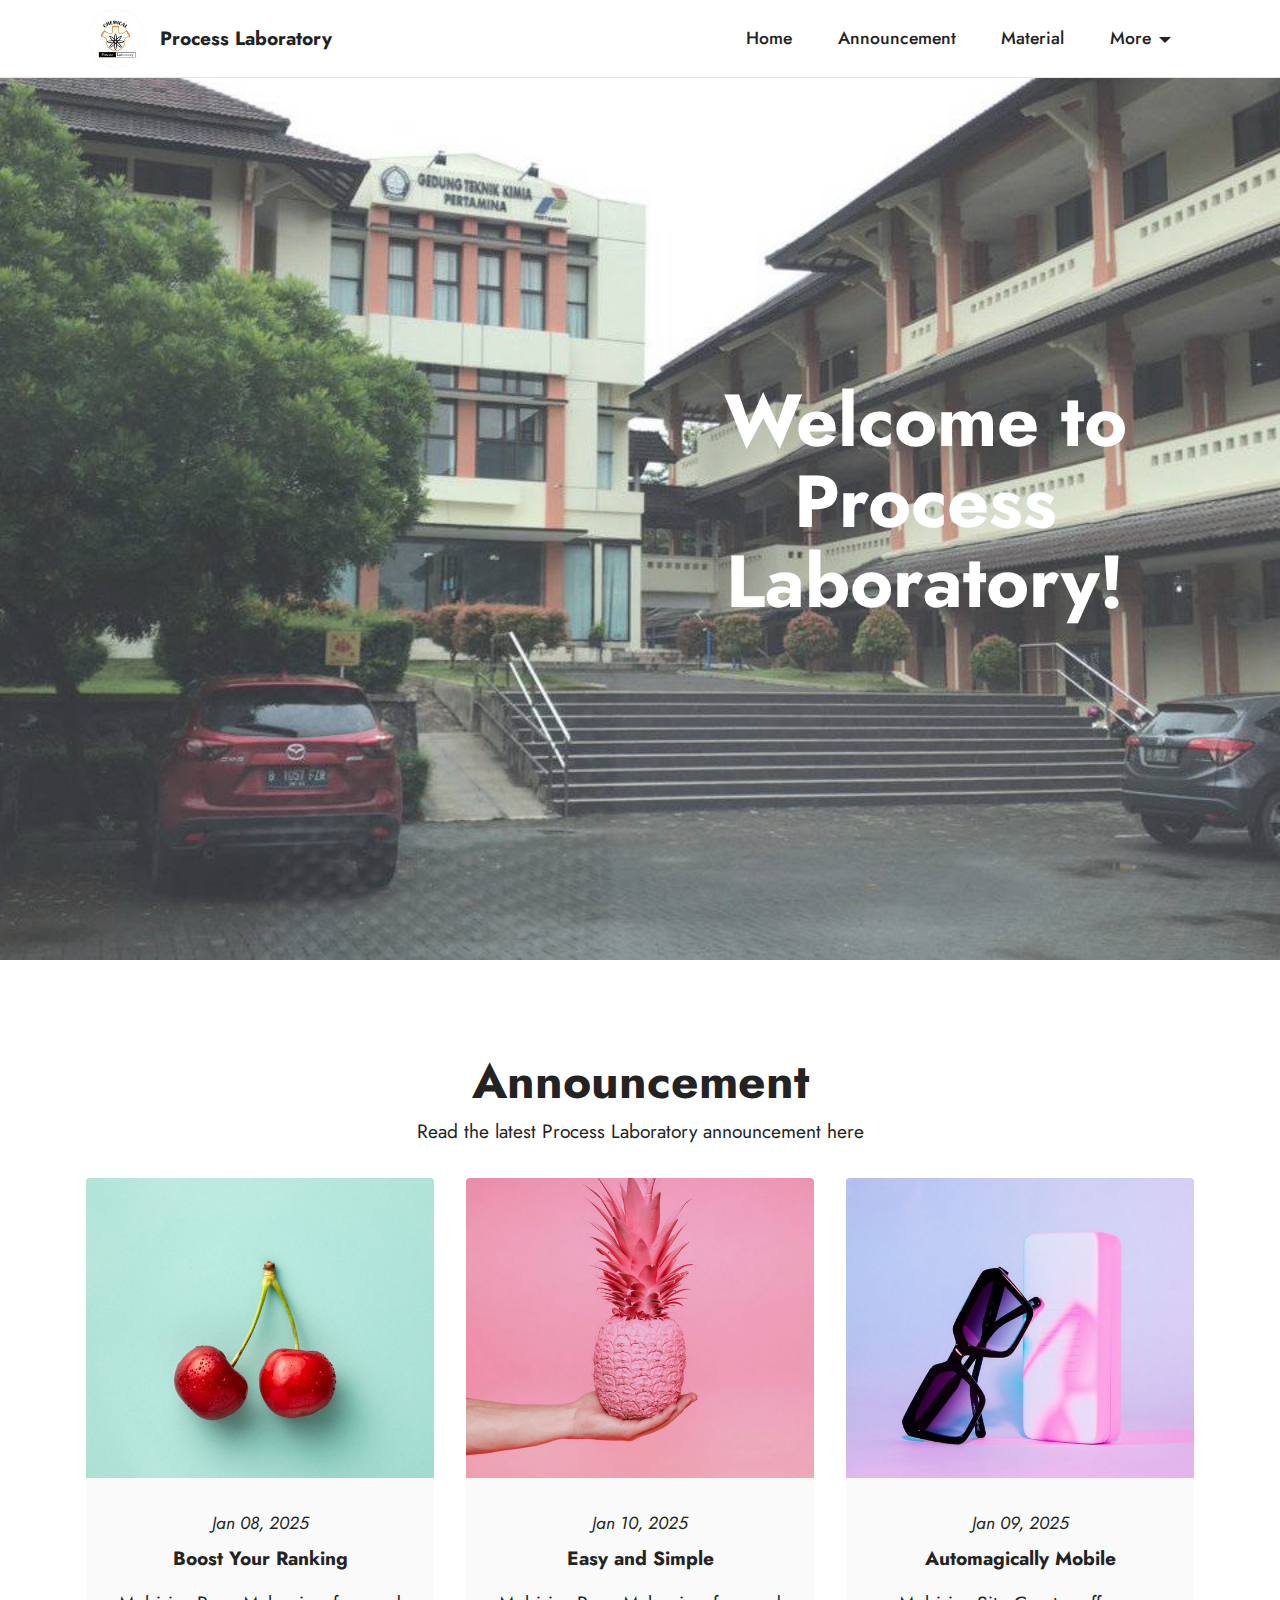
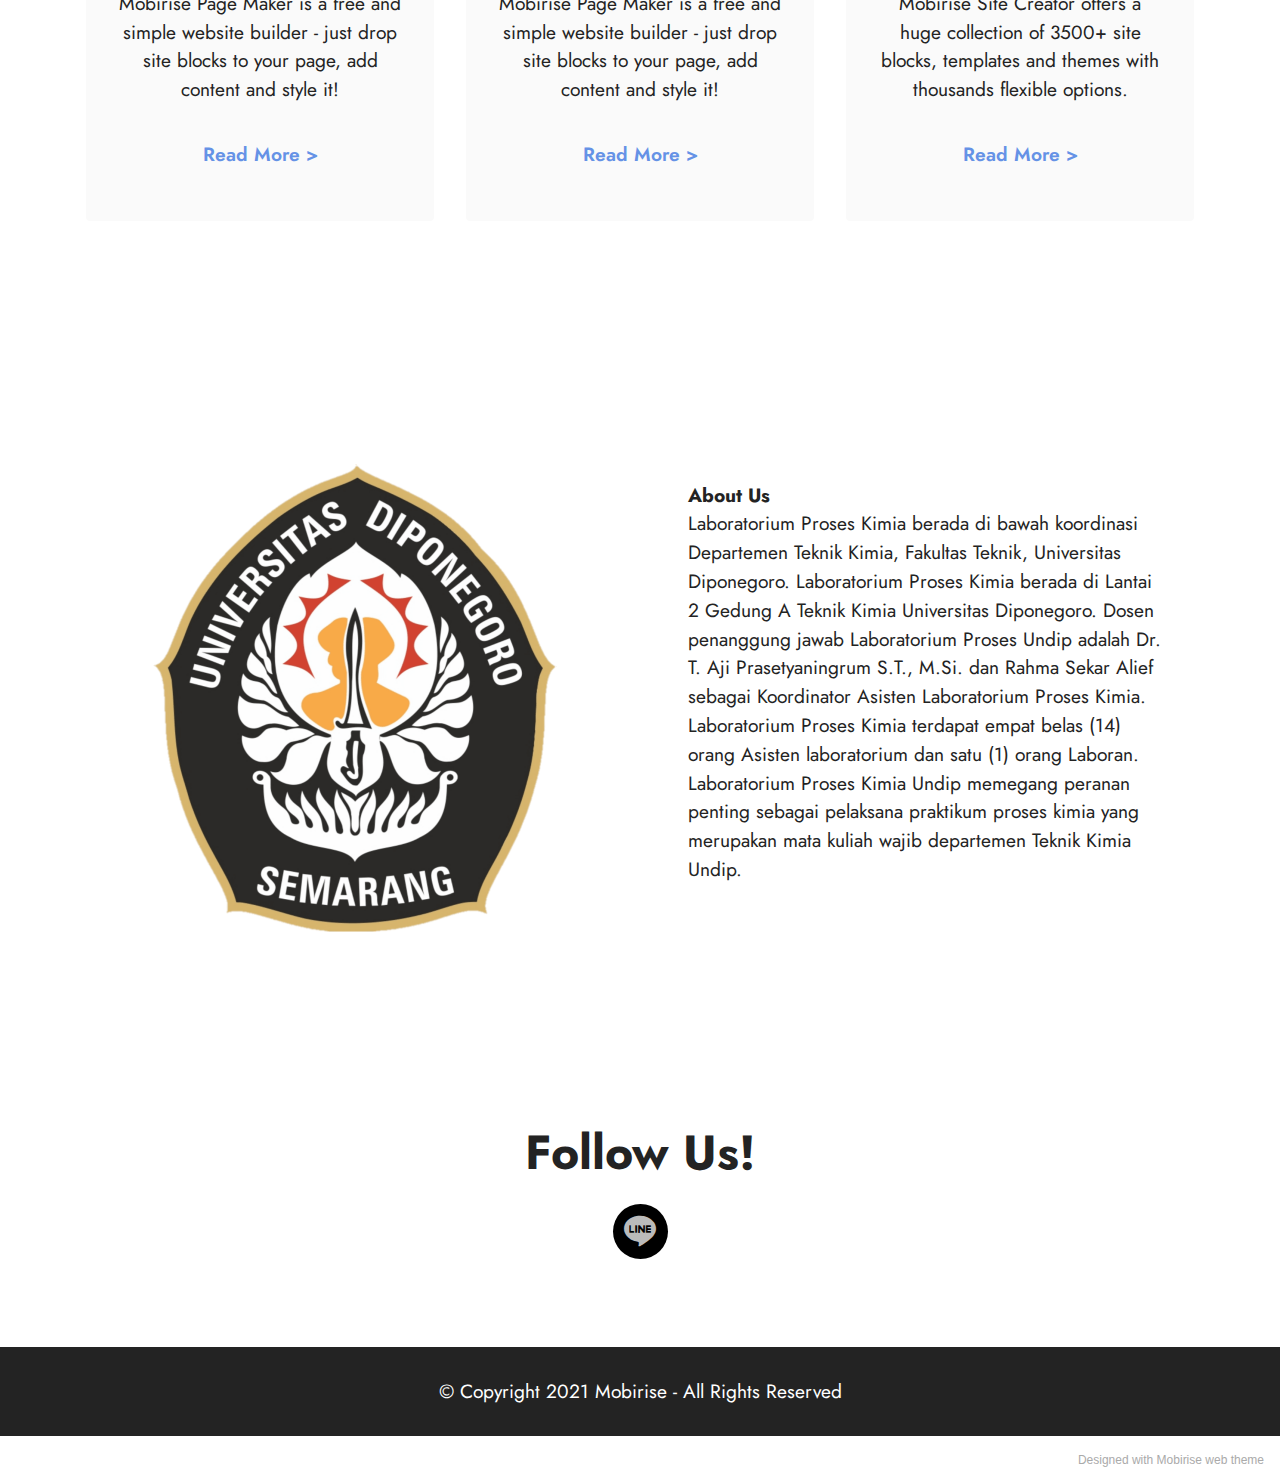
==== commit d5cb10d1: "create github pages" ====
--- a/index.html
+++ b/index.html
@@ -70,7 +70,7 @@
             <div class="col-12 col-lg-6">
                 <h1 class="mbr-section-title mbr-fonts-style mb-3 display-1"><strong>Welcome to Process Laboratory!</strong></h1>
                 
-                <p class="mbr-text mbr-fonts-style display-7">For fast prototyping and small customers' projects.</p>
+                <p class="mbr-text mbr-fonts-style display-7"></p>
                 
             </div>
         </div>
@@ -131,6 +131,29 @@
             
             
 
+        </div>
+    </div>
+</section>
+
+<section class="testimonials1 cid-sEs5uTYc4Z" id="testimonials1-14">
+    
+
+    
+    <div class="container">
+        
+        <div class="row align-items-center">
+            <div class="col-12 col-md-6">
+                <div class="image-wrapper">
+                    <img src="assets/images/logo-undip-universitas-diponegoro-1076x1076.png" alt="Logo Undip">
+                </div>
+            </div>
+            <div class="col-12 col-md">
+                <div class="text-wrapper">
+                    <p class="mbr-text mbr-fonts-style mb-4 display-7"><strong>About Us</strong><br>Laboratorium Proses Kimia berada di bawah koordinasi Departemen Teknik Kimia, Fakultas Teknik, Universitas Diponegoro. Laboratorium Proses Kimia berada di Lantai 2 Gedung A Teknik Kimia Universitas Diponegoro. Dosen penanggung jawab Laboratorium Proses Undip adalah Dr. T. Aji Prasetyaningrum S.T., M.Si. dan Rahma Sekar Alief sebagai Koordinator Asisten Laboratorium Proses Kimia. Laboratorium Proses Kimia terdapat empat belas (14) orang Asisten laboratorium  dan satu (1) orang Laboran. Laboratorium Proses Kimia Undip memegang peranan penting sebagai pelaksana praktikum proses kimia yang merupakan mata kuliah wajib departemen Teknik Kimia Undip.</p>
+                    <p class="name mbr-fonts-style mb-1 display-4"></p>
+                    <p class="position mbr-fonts-style display-4"></p>
+                </div>
+            </div>
         </div>
     </div>
 </section>
@@ -183,7 +206,7 @@
             </div>
         </div>
     </div>
-</section><section style="background-color: #fff; font-family: -apple-system, BlinkMacSystemFont, 'Segoe UI', 'Roboto', 'Helvetica Neue', Arial, sans-serif; color:#aaa; font-size:12px; padding: 0; align-items: center; display: flex;"><a href="https://mobirise.site/b" style="flex: 1 1; height: 3rem; padding-left: 1rem;"></a><p style="flex: 0 0 auto; margin:0; padding-right:1rem;">Mobirise free maker - <a href="https://mobirise.site/n" style="color:#aaa;">Find out</a></p></section><script src="assets/web/assets/jquery/jquery.min.js"></script>  <script src="assets/popper/popper.min.js"></script>  <script src="assets/tether/tether.min.js"></script>  <script src="assets/bootstrap/js/bootstrap.min.js"></script>  <script src="assets/smoothscroll/smooth-scroll.js"></script>  <script src="assets/dropdown/js/nav-dropdown.js"></script>  <script src="assets/dropdown/js/navbar-dropdown.js"></script>  <script src="assets/touchswipe/jquery.touch-swipe.min.js"></script>  <script src="assets/theme/js/script.js"></script>  
+</section><section style="background-color: #fff; font-family: -apple-system, BlinkMacSystemFont, 'Segoe UI', 'Roboto', 'Helvetica Neue', Arial, sans-serif; color:#aaa; font-size:12px; padding: 0; align-items: center; display: flex;"><a href="https://mobirise.site/y" style="flex: 1 1; height: 3rem; padding-left: 1rem;"></a><p style="flex: 0 0 auto; margin:0; padding-right:1rem;">Designed with Mobirise <a href="https://mobirise.site/u" style="color:#aaa;">web</a> theme</p></section><script src="assets/web/assets/jquery/jquery.min.js"></script>  <script src="assets/popper/popper.min.js"></script>  <script src="assets/tether/tether.min.js"></script>  <script src="assets/bootstrap/js/bootstrap.min.js"></script>  <script src="assets/smoothscroll/smooth-scroll.js"></script>  <script src="assets/dropdown/js/nav-dropdown.js"></script>  <script src="assets/dropdown/js/navbar-dropdown.js"></script>  <script src="assets/touchswipe/jquery.touch-swipe.min.js"></script>  <script src="assets/theme/js/script.js"></script>  
   
   
 </body>
--- a/assets/mobirise/css/mbr-additional.css
+++ b/assets/mobirise/css/mbr-additional.css
@@ -1025,7 +1025,10 @@
   }
 }
 .cid-sErYO7v54X {
-  background-image: url("../../../assets/images/background11.jpg");
+  background-image: url("../../../assets/images/exyrzrdu8aahr0r-1200x675.jpg");
+}
+.cid-sErYO7v54X .mbr-section-title {
+  color: #ffffff;
 }
 .cid-sErZ84kTHp {
   padding-top: 6rem;
@@ -1086,6 +1089,28 @@
 .cid-sErZ84kTHp .item-subtitle {
   text-align: center;
   color: #232323;
+}
+.cid-sEs5uTYc4Z {
+  padding-top: 5rem;
+  padding-bottom: 5rem;
+  background-color: #ffffff;
+}
+@media (min-width: 992px) {
+  .cid-sEs5uTYc4Z .text-wrapper {
+    padding: 2rem;
+  }
+}
+.cid-sEs5uTYc4Z .image-wrapper img {
+  width: 100%;
+  object-fit: cover;
+}
+@media (max-width: 767px) {
+  .cid-sEs5uTYc4Z .image-wrapper {
+    margin-bottom: 2rem;
+  }
+}
+.cid-sEs5uTYc4Z .mbr-text {
+  text-align: left;
 }
 .cid-sEs0CRjc5e {
   padding-top: 5rem;
--- a/assets/mobirise/css/mbr-additional.css
+++ b/assets/mobirise/css/mbr-additional.css
@@ -1025,7 +1025,10 @@
   }
 }
 .cid-sErYO7v54X {
-  background-image: url("../../../assets/images/background11.jpg");
+  background-image: url("../../../assets/images/exyrzrdu8aahr0r-1200x675.jpg");
+}
+.cid-sErYO7v54X .mbr-section-title {
+  color: #ffffff;
 }
 .cid-sErZ84kTHp {
   padding-top: 6rem;
@@ -1086,6 +1089,28 @@
 .cid-sErZ84kTHp .item-subtitle {
   text-align: center;
   color: #232323;
+}
+.cid-sEs5uTYc4Z {
+  padding-top: 5rem;
+  padding-bottom: 5rem;
+  background-color: #ffffff;
+}
+@media (min-width: 992px) {
+  .cid-sEs5uTYc4Z .text-wrapper {
+    padding: 2rem;
+  }
+}
+.cid-sEs5uTYc4Z .image-wrapper img {
+  width: 100%;
+  object-fit: cover;
+}
+@media (max-width: 767px) {
+  .cid-sEs5uTYc4Z .image-wrapper {
+    margin-bottom: 2rem;
+  }
+}
+.cid-sEs5uTYc4Z .mbr-text {
+  text-align: left;
 }
 .cid-sEs0CRjc5e {
   padding-top: 5rem;
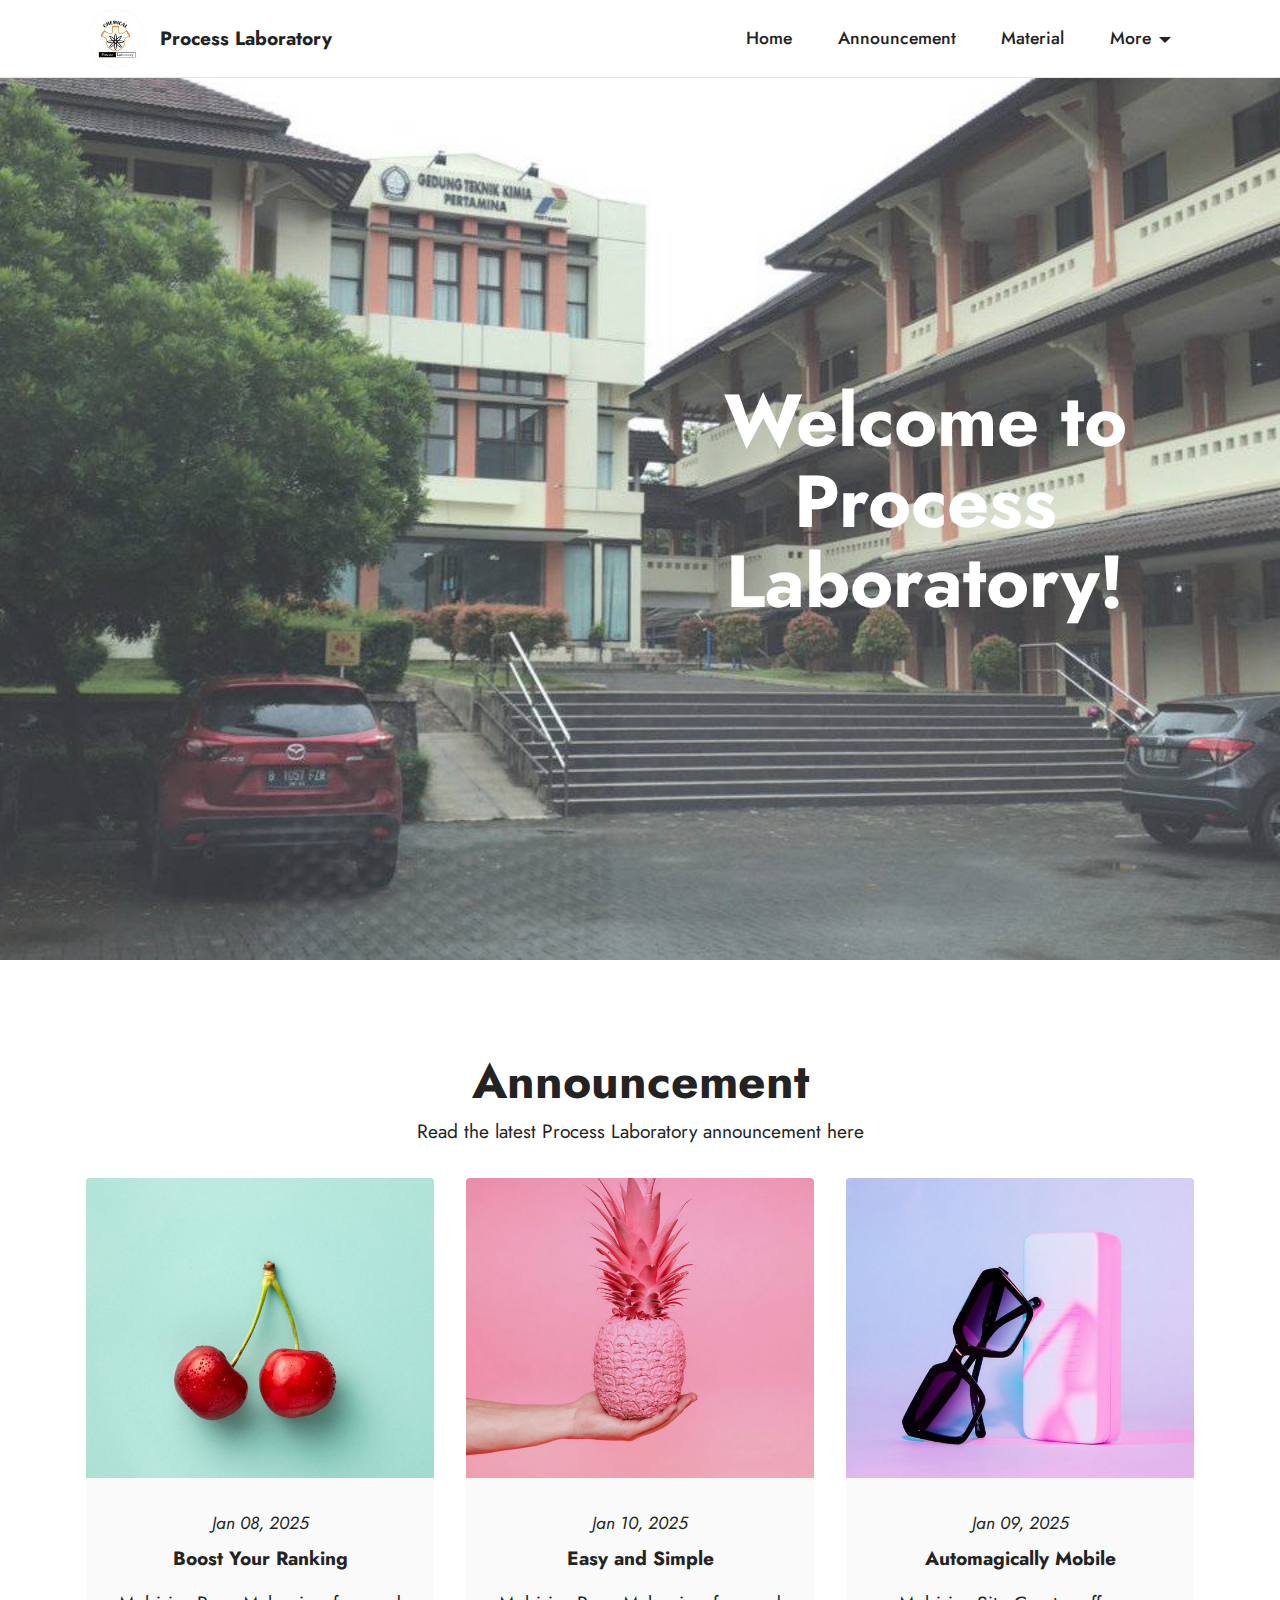
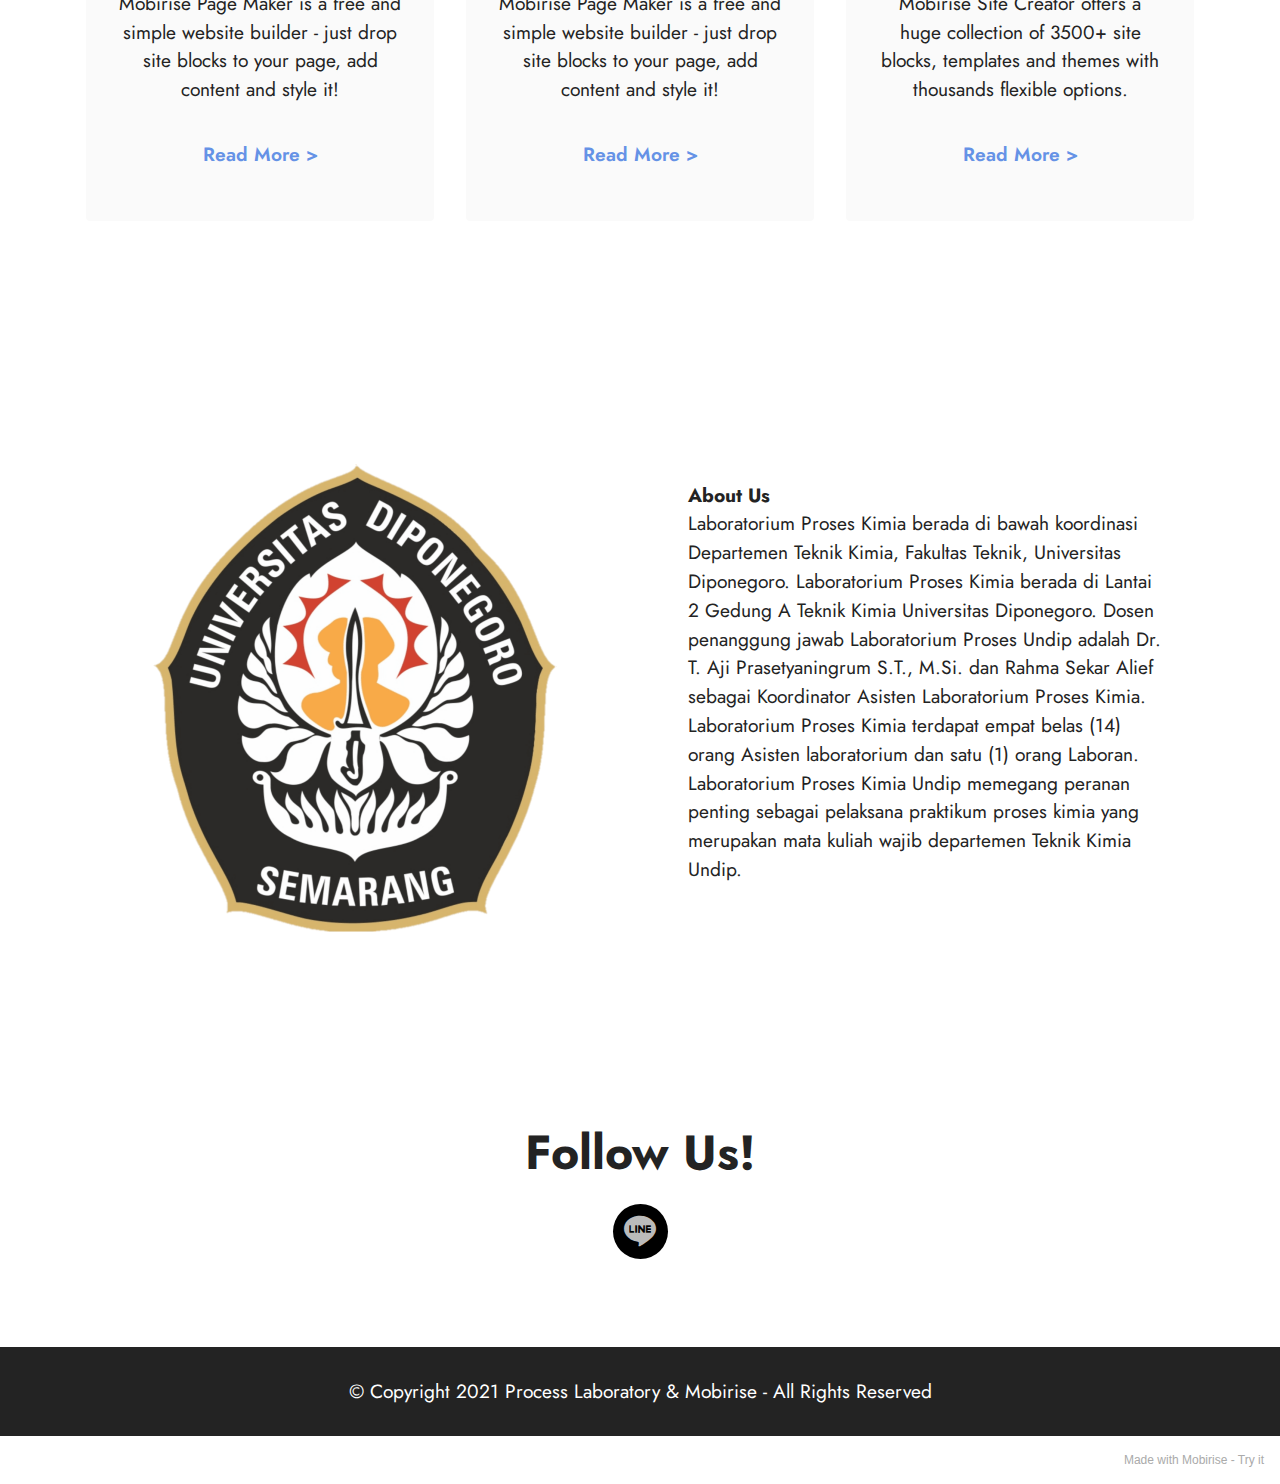
==== commit 15a18f56: "create github pages" ====
--- a/index.html
+++ b/index.html
@@ -34,11 +34,11 @@
         <div class="container">
             <div class="navbar-brand">
                 <span class="navbar-logo">
-                    <a href="http://labproses.github.io">
+                    <a href="http://labproses.github.io/home">
                         <img src="assets/images/89790-121x121.png" alt="Process Laboratory" style="height: 3.8rem;">
                     </a>
                 </span>
-                <span class="navbar-caption-wrap"><a class="navbar-caption text-black text-primary display-7" href="http://labproses.github.io">Process Laboratory</a></span>
+                <span class="navbar-caption-wrap"><a class="navbar-caption text-black text-primary display-7" href="http://labproses.github.io/home">Process Laboratory</a></span>
             </div>
             <button class="navbar-toggler" type="button" data-toggle="collapse" data-target="#navbarSupportedContent" aria-controls="navbarNavAltMarkup" aria-expanded="false" aria-label="Toggle navigation">
                 <div class="hamburger">
@@ -201,12 +201,12 @@
         <div class="media-container-row align-center mbr-white">
             <div class="col-12">
                 <p class="mbr-text mb-0 mbr-fonts-style display-7">
-                    © Copyright 2021 Mobirise - All Rights Reserved
+                    © Copyright 2021 Process Laboratory &amp; Mobirise - All Rights Reserved
                 </p>
             </div>
         </div>
     </div>
-</section><section style="background-color: #fff; font-family: -apple-system, BlinkMacSystemFont, 'Segoe UI', 'Roboto', 'Helvetica Neue', Arial, sans-serif; color:#aaa; font-size:12px; padding: 0; align-items: center; display: flex;"><a href="https://mobirise.site/y" style="flex: 1 1; height: 3rem; padding-left: 1rem;"></a><p style="flex: 0 0 auto; margin:0; padding-right:1rem;">Designed with Mobirise <a href="https://mobirise.site/u" style="color:#aaa;">web</a> theme</p></section><script src="assets/web/assets/jquery/jquery.min.js"></script>  <script src="assets/popper/popper.min.js"></script>  <script src="assets/tether/tether.min.js"></script>  <script src="assets/bootstrap/js/bootstrap.min.js"></script>  <script src="assets/smoothscroll/smooth-scroll.js"></script>  <script src="assets/dropdown/js/nav-dropdown.js"></script>  <script src="assets/dropdown/js/navbar-dropdown.js"></script>  <script src="assets/touchswipe/jquery.touch-swipe.min.js"></script>  <script src="assets/theme/js/script.js"></script>  
+</section><section style="background-color: #fff; font-family: -apple-system, BlinkMacSystemFont, 'Segoe UI', 'Roboto', 'Helvetica Neue', Arial, sans-serif; color:#aaa; font-size:12px; padding: 0; align-items: center; display: flex;"><a href="https://mobirise.site/o" style="flex: 1 1; height: 3rem; padding-left: 1rem;"></a><p style="flex: 0 0 auto; margin:0; padding-right:1rem;">Made with Mobirise - <a href="https://mobirise.site/k" style="color:#aaa;">Try it</a></p></section><script src="assets/web/assets/jquery/jquery.min.js"></script>  <script src="assets/popper/popper.min.js"></script>  <script src="assets/tether/tether.min.js"></script>  <script src="assets/bootstrap/js/bootstrap.min.js"></script>  <script src="assets/smoothscroll/smooth-scroll.js"></script>  <script src="assets/dropdown/js/nav-dropdown.js"></script>  <script src="assets/dropdown/js/navbar-dropdown.js"></script>  <script src="assets/touchswipe/jquery.touch-swipe.min.js"></script>  <script src="assets/theme/js/script.js"></script>  
   
   
 </body>
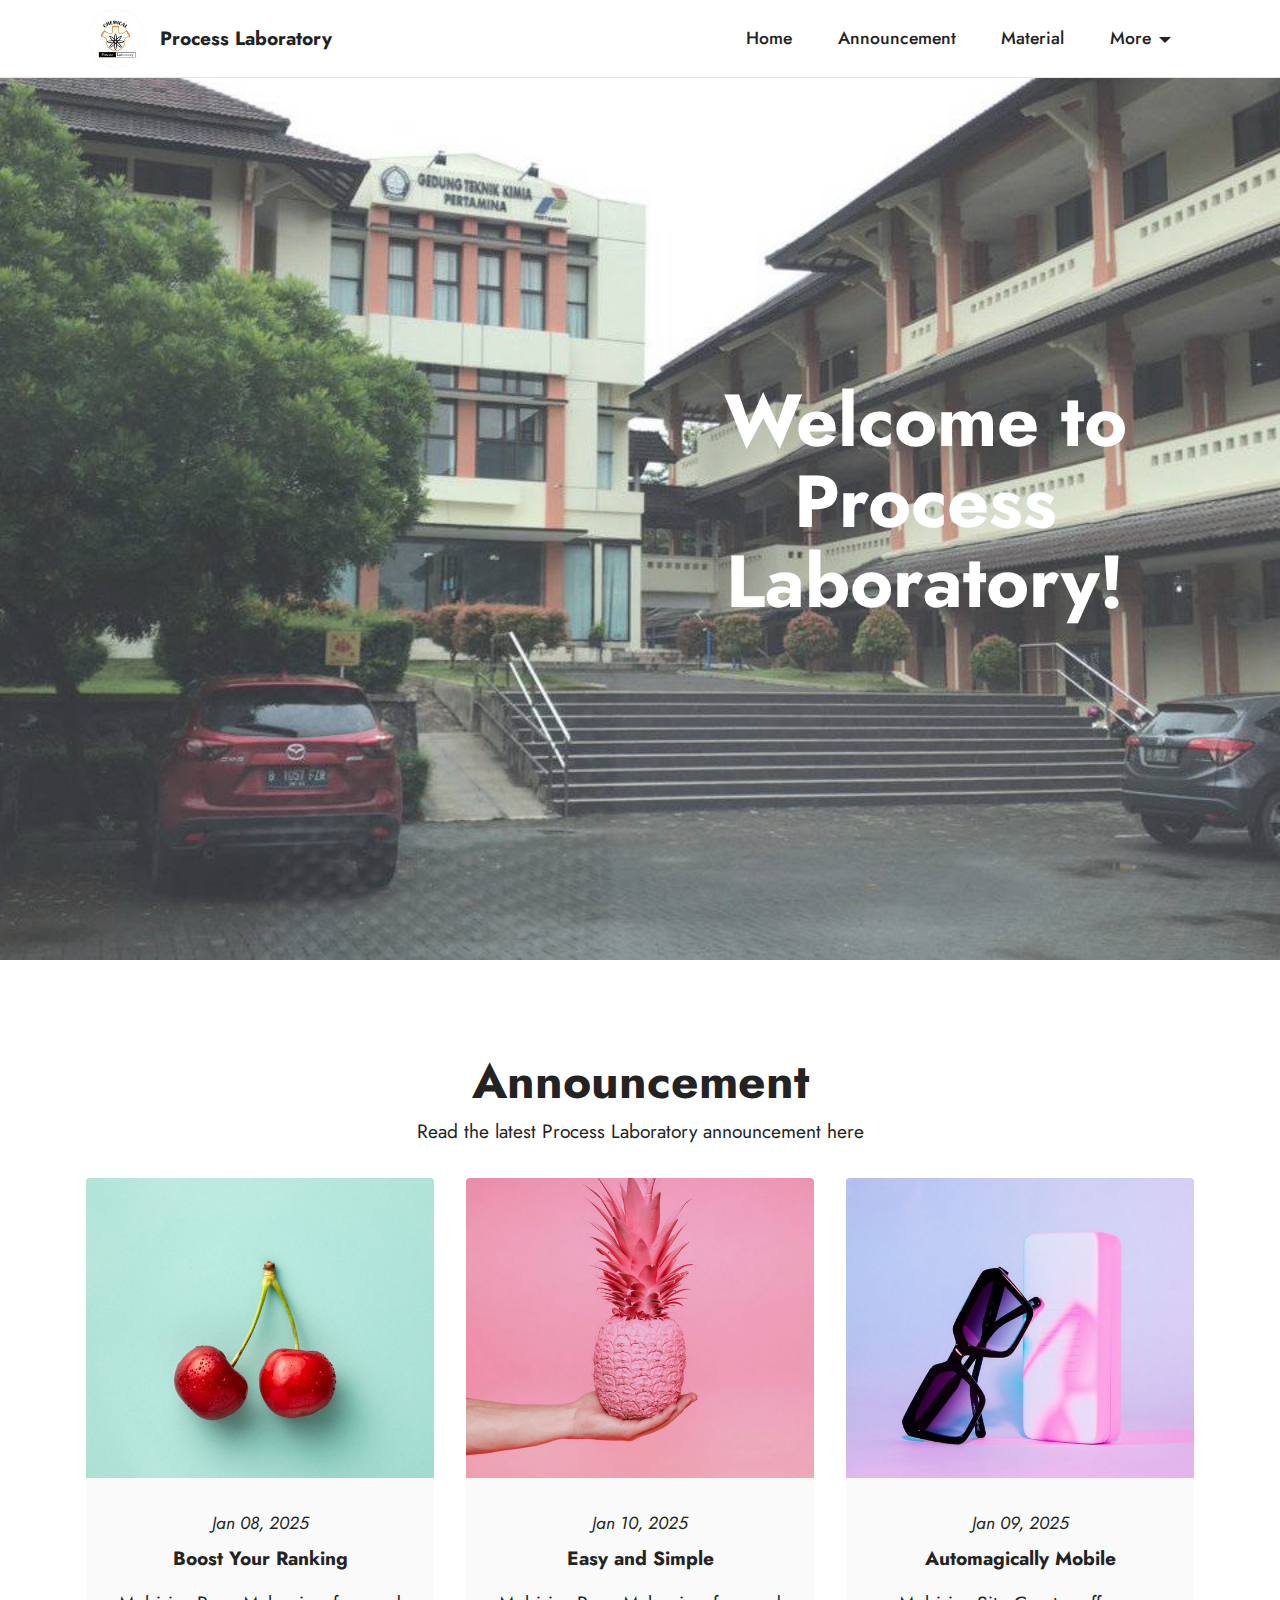
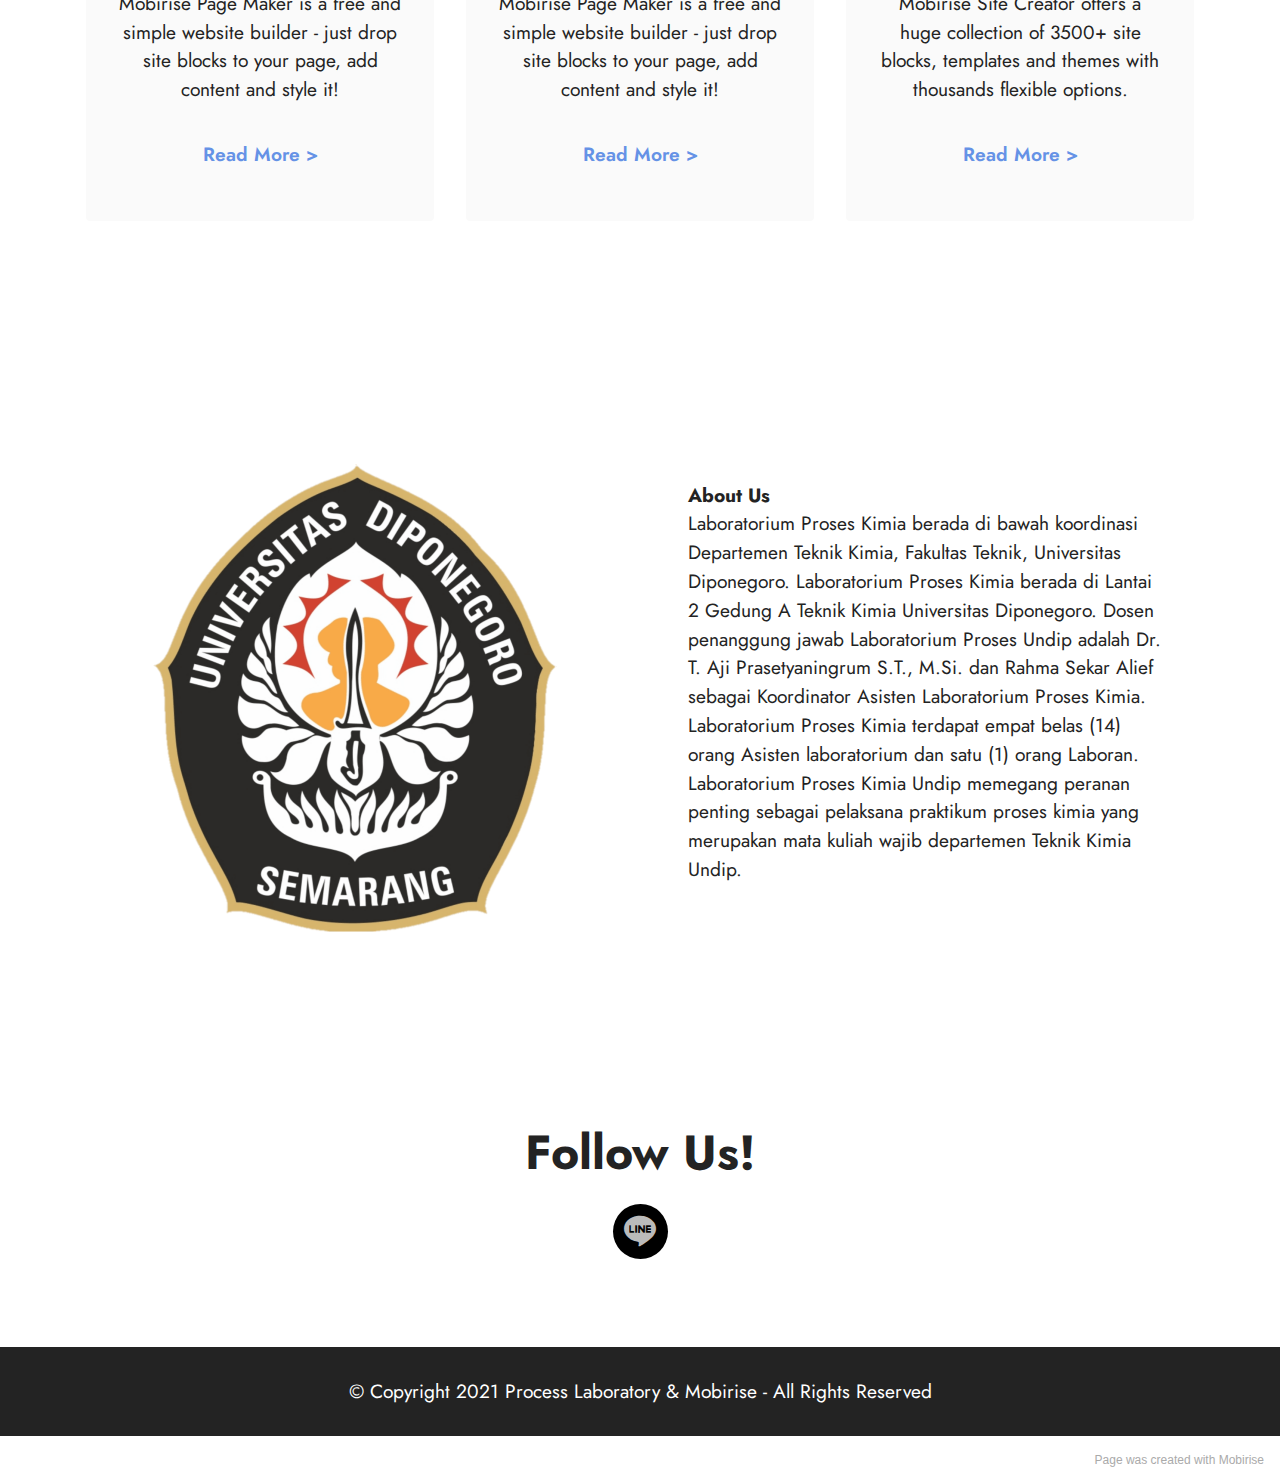
==== commit 09431794: "create github pages" ====
--- a/index.html
+++ b/index.html
@@ -50,7 +50,7 @@
             </button>
             <div class="collapse navbar-collapse" id="navbarSupportedContent">
                 <ul class="navbar-nav nav-dropdown nav-right" data-app-modern-menu="true"><li class="nav-item"><a class="nav-link link text-black display-4" href="https://mobirise.com">Home</a></li>
-                    <li class="nav-item"><a class="nav-link link text-black text-primary display-4" href="index.html#content3-10">Announcement</a></li><li class="nav-item"><a class="nav-link link text-black display-4" href="https://mobirise.com">Material</a></li><li class="nav-item dropdown"><a class="nav-link link text-black dropdown-toggle display-4" href="#" data-toggle="dropdown-submenu" aria-expanded="false">More</a><div class="dropdown-menu"><a class="text-black dropdown-item display-4" href="https://mobirise.com">New Item</a></div></li></ul>
+                    <li class="nav-item"><a class="nav-link link text-black text-primary display-4" href="index.html#content3-10">Announcement</a></li><li class="nav-item"><a class="nav-link link text-black text-primary display-4" href="page2.html#top">Material</a></li><li class="nav-item dropdown"><a class="nav-link link text-black dropdown-toggle display-4" href="#" data-toggle="dropdown-submenu" aria-expanded="false">More</a><div class="dropdown-menu"><a class="text-black dropdown-item display-4" href="https://mobirise.com">New Item</a><a class="text-black dropdown-item display-4" href="https://mobirise.com">New Item</a><a class="text-black dropdown-item display-4" href="#" aria-expanded="true">New Item</a><a class="text-black dropdown-item display-4" href="#" aria-expanded="false">New Item</a></div></li></ul>
                 
                 
             </div>
@@ -206,7 +206,7 @@
             </div>
         </div>
     </div>
-</section><section style="background-color: #fff; font-family: -apple-system, BlinkMacSystemFont, 'Segoe UI', 'Roboto', 'Helvetica Neue', Arial, sans-serif; color:#aaa; font-size:12px; padding: 0; align-items: center; display: flex;"><a href="https://mobirise.site/o" style="flex: 1 1; height: 3rem; padding-left: 1rem;"></a><p style="flex: 0 0 auto; margin:0; padding-right:1rem;">Made with Mobirise - <a href="https://mobirise.site/k" style="color:#aaa;">Try it</a></p></section><script src="assets/web/assets/jquery/jquery.min.js"></script>  <script src="assets/popper/popper.min.js"></script>  <script src="assets/tether/tether.min.js"></script>  <script src="assets/bootstrap/js/bootstrap.min.js"></script>  <script src="assets/smoothscroll/smooth-scroll.js"></script>  <script src="assets/dropdown/js/nav-dropdown.js"></script>  <script src="assets/dropdown/js/navbar-dropdown.js"></script>  <script src="assets/touchswipe/jquery.touch-swipe.min.js"></script>  <script src="assets/theme/js/script.js"></script>  
+</section><section style="background-color: #fff; font-family: -apple-system, BlinkMacSystemFont, 'Segoe UI', 'Roboto', 'Helvetica Neue', Arial, sans-serif; color:#aaa; font-size:12px; padding: 0; align-items: center; display: flex;"><a href="https://mobirise.site/w" style="flex: 1 1; height: 3rem; padding-left: 1rem;"></a><p style="flex: 0 0 auto; margin:0; padding-right:1rem;">Page was <a href="https://mobirise.site/h" style="color:#aaa;">created with</a> Mobirise</p></section><script src="assets/web/assets/jquery/jquery.min.js"></script>  <script src="assets/popper/popper.min.js"></script>  <script src="assets/tether/tether.min.js"></script>  <script src="assets/bootstrap/js/bootstrap.min.js"></script>  <script src="assets/smoothscroll/smooth-scroll.js"></script>  <script src="assets/dropdown/js/nav-dropdown.js"></script>  <script src="assets/dropdown/js/navbar-dropdown.js"></script>  <script src="assets/touchswipe/jquery.touch-swipe.min.js"></script>  <script src="assets/theme/js/script.js"></script>  
   
   
 </body>
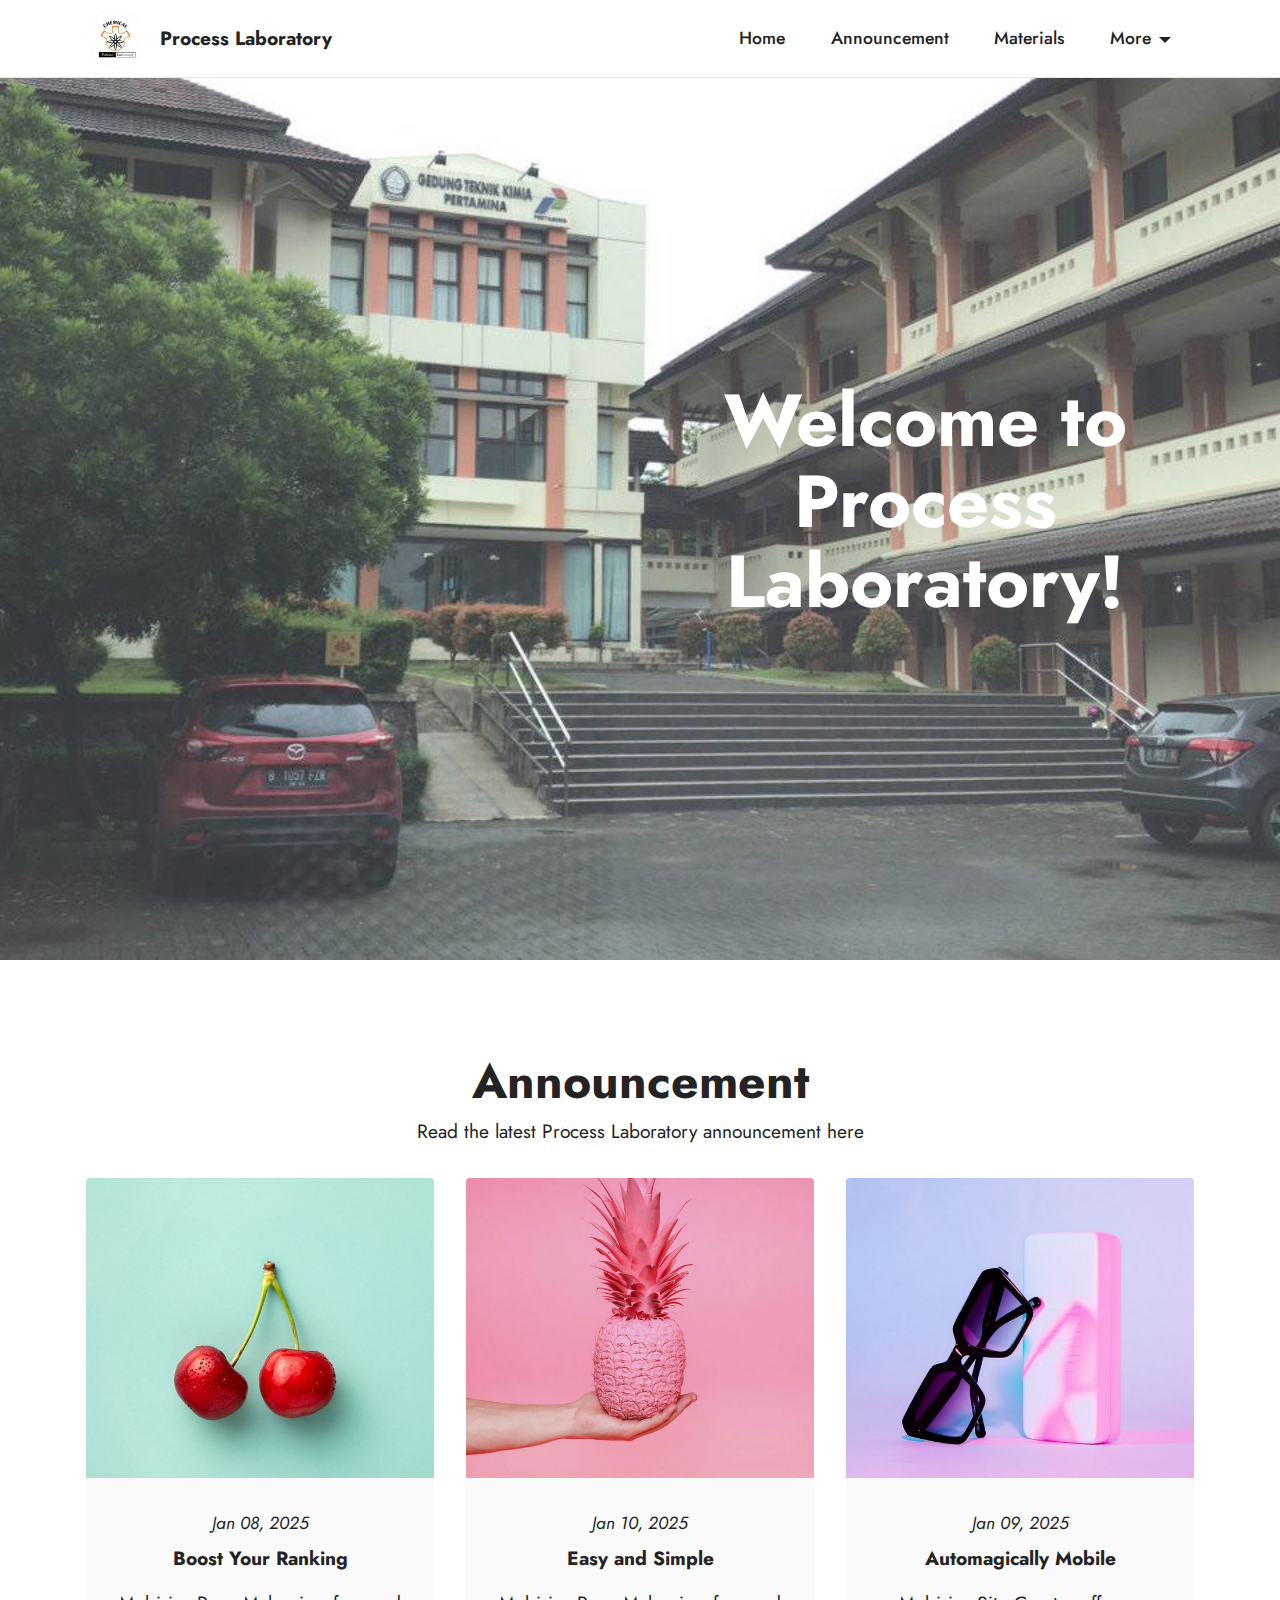
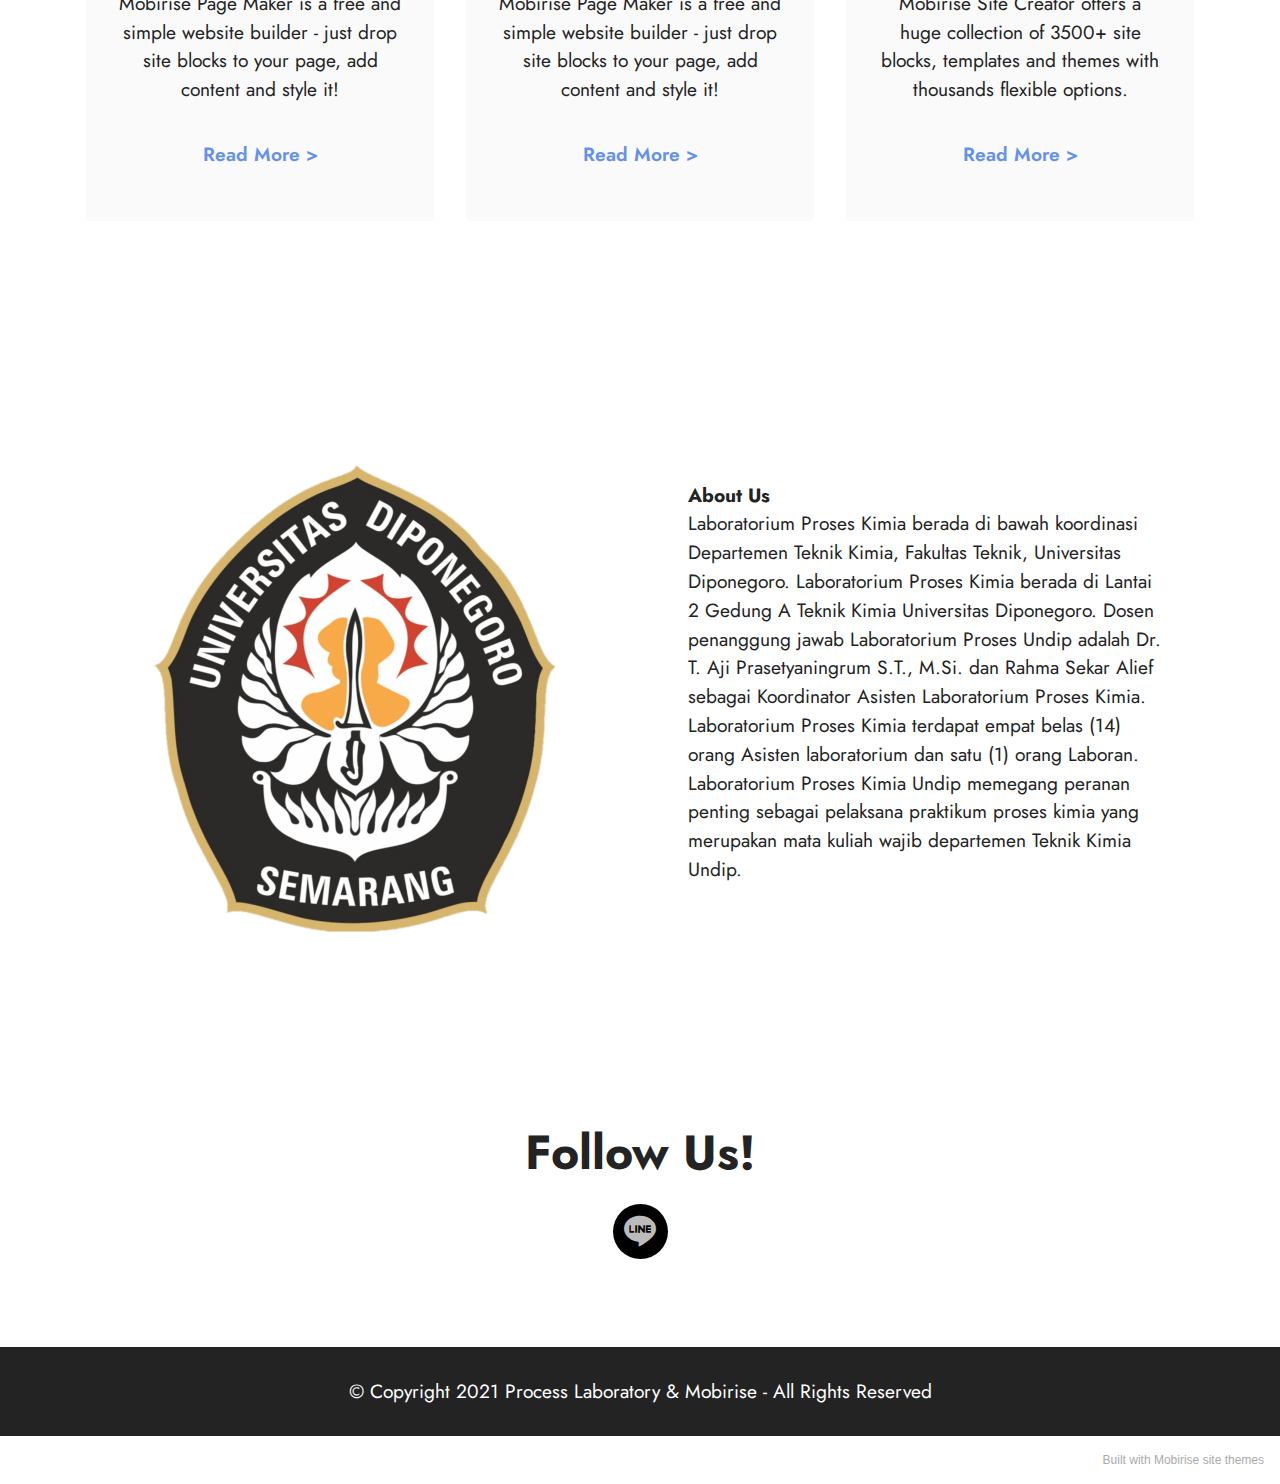
==== commit a2525d9c: "create github pages" ====
--- a/index.html
+++ b/index.html
@@ -49,8 +49,8 @@
                 </div>
             </button>
             <div class="collapse navbar-collapse" id="navbarSupportedContent">
-                <ul class="navbar-nav nav-dropdown nav-right" data-app-modern-menu="true"><li class="nav-item"><a class="nav-link link text-black display-4" href="https://mobirise.com">Home</a></li>
-                    <li class="nav-item"><a class="nav-link link text-black text-primary display-4" href="index.html#content3-10">Announcement</a></li><li class="nav-item"><a class="nav-link link text-black text-primary display-4" href="page2.html#top">Material</a></li><li class="nav-item dropdown"><a class="nav-link link text-black dropdown-toggle display-4" href="#" data-toggle="dropdown-submenu" aria-expanded="false">More</a><div class="dropdown-menu"><a class="text-black dropdown-item display-4" href="https://mobirise.com">New Item</a><a class="text-black dropdown-item display-4" href="https://mobirise.com">New Item</a><a class="text-black dropdown-item display-4" href="#" aria-expanded="true">New Item</a><a class="text-black dropdown-item display-4" href="#" aria-expanded="false">New Item</a></div></li></ul>
+                <ul class="navbar-nav nav-dropdown nav-right" data-app-modern-menu="true"><li class="nav-item"><a class="nav-link link text-black text-primary display-4" href="index.html#header3-y">Home</a></li>
+                    <li class="nav-item"><a class="nav-link link text-black text-primary display-4" href="index.html#content3-10">Announcement</a></li><li class="nav-item"><a class="nav-link link text-black text-primary display-4" href="page2.html#top">Materials</a></li><li class="nav-item dropdown"><a class="nav-link link text-black dropdown-toggle display-4" href="#" data-toggle="dropdown-submenu" aria-expanded="false">More</a><div class="dropdown-menu"><a class="text-black dropdown-item text-primary display-4" href="page7.html#top">Assistant Schedule</a><a class="text-black dropdown-item text-primary display-4" href="page5.html#top" aria-expanded="true">Report Format</a><a class="text-black dropdown-item text-primary display-4" href="page3.html#top" aria-expanded="false">Lecturers and Materials Distribution</a><a class="text-black dropdown-item text-primary display-4" href="page4.html#top">Rules</a><a class="text-black dropdown-item text-primary display-4" href="page6.html#top" aria-expanded="false">Score &amp; Point</a></div></li></ul>
                 
                 
             </div>
@@ -206,7 +206,7 @@
             </div>
         </div>
     </div>
-</section><section style="background-color: #fff; font-family: -apple-system, BlinkMacSystemFont, 'Segoe UI', 'Roboto', 'Helvetica Neue', Arial, sans-serif; color:#aaa; font-size:12px; padding: 0; align-items: center; display: flex;"><a href="https://mobirise.site/w" style="flex: 1 1; height: 3rem; padding-left: 1rem;"></a><p style="flex: 0 0 auto; margin:0; padding-right:1rem;">Page was <a href="https://mobirise.site/h" style="color:#aaa;">created with</a> Mobirise</p></section><script src="assets/web/assets/jquery/jquery.min.js"></script>  <script src="assets/popper/popper.min.js"></script>  <script src="assets/tether/tether.min.js"></script>  <script src="assets/bootstrap/js/bootstrap.min.js"></script>  <script src="assets/smoothscroll/smooth-scroll.js"></script>  <script src="assets/dropdown/js/nav-dropdown.js"></script>  <script src="assets/dropdown/js/navbar-dropdown.js"></script>  <script src="assets/touchswipe/jquery.touch-swipe.min.js"></script>  <script src="assets/theme/js/script.js"></script>  
+</section><section style="background-color: #fff; font-family: -apple-system, BlinkMacSystemFont, 'Segoe UI', 'Roboto', 'Helvetica Neue', Arial, sans-serif; color:#aaa; font-size:12px; padding: 0; align-items: center; display: flex;"><a href="https://mobirise.site/v" style="flex: 1 1; height: 3rem; padding-left: 1rem;"></a><p style="flex: 0 0 auto; margin:0; padding-right:1rem;">Built with Mobirise <a href="https://mobirise.site/u" style="color:#aaa;">site</a> themes</p></section><script src="assets/web/assets/jquery/jquery.min.js"></script>  <script src="assets/popper/popper.min.js"></script>  <script src="assets/tether/tether.min.js"></script>  <script src="assets/bootstrap/js/bootstrap.min.js"></script>  <script src="assets/smoothscroll/smooth-scroll.js"></script>  <script src="assets/dropdown/js/nav-dropdown.js"></script>  <script src="assets/dropdown/js/navbar-dropdown.js"></script>  <script src="assets/touchswipe/jquery.touch-swipe.min.js"></script>  <script src="assets/theme/js/script.js"></script>  
   
   
 </body>
